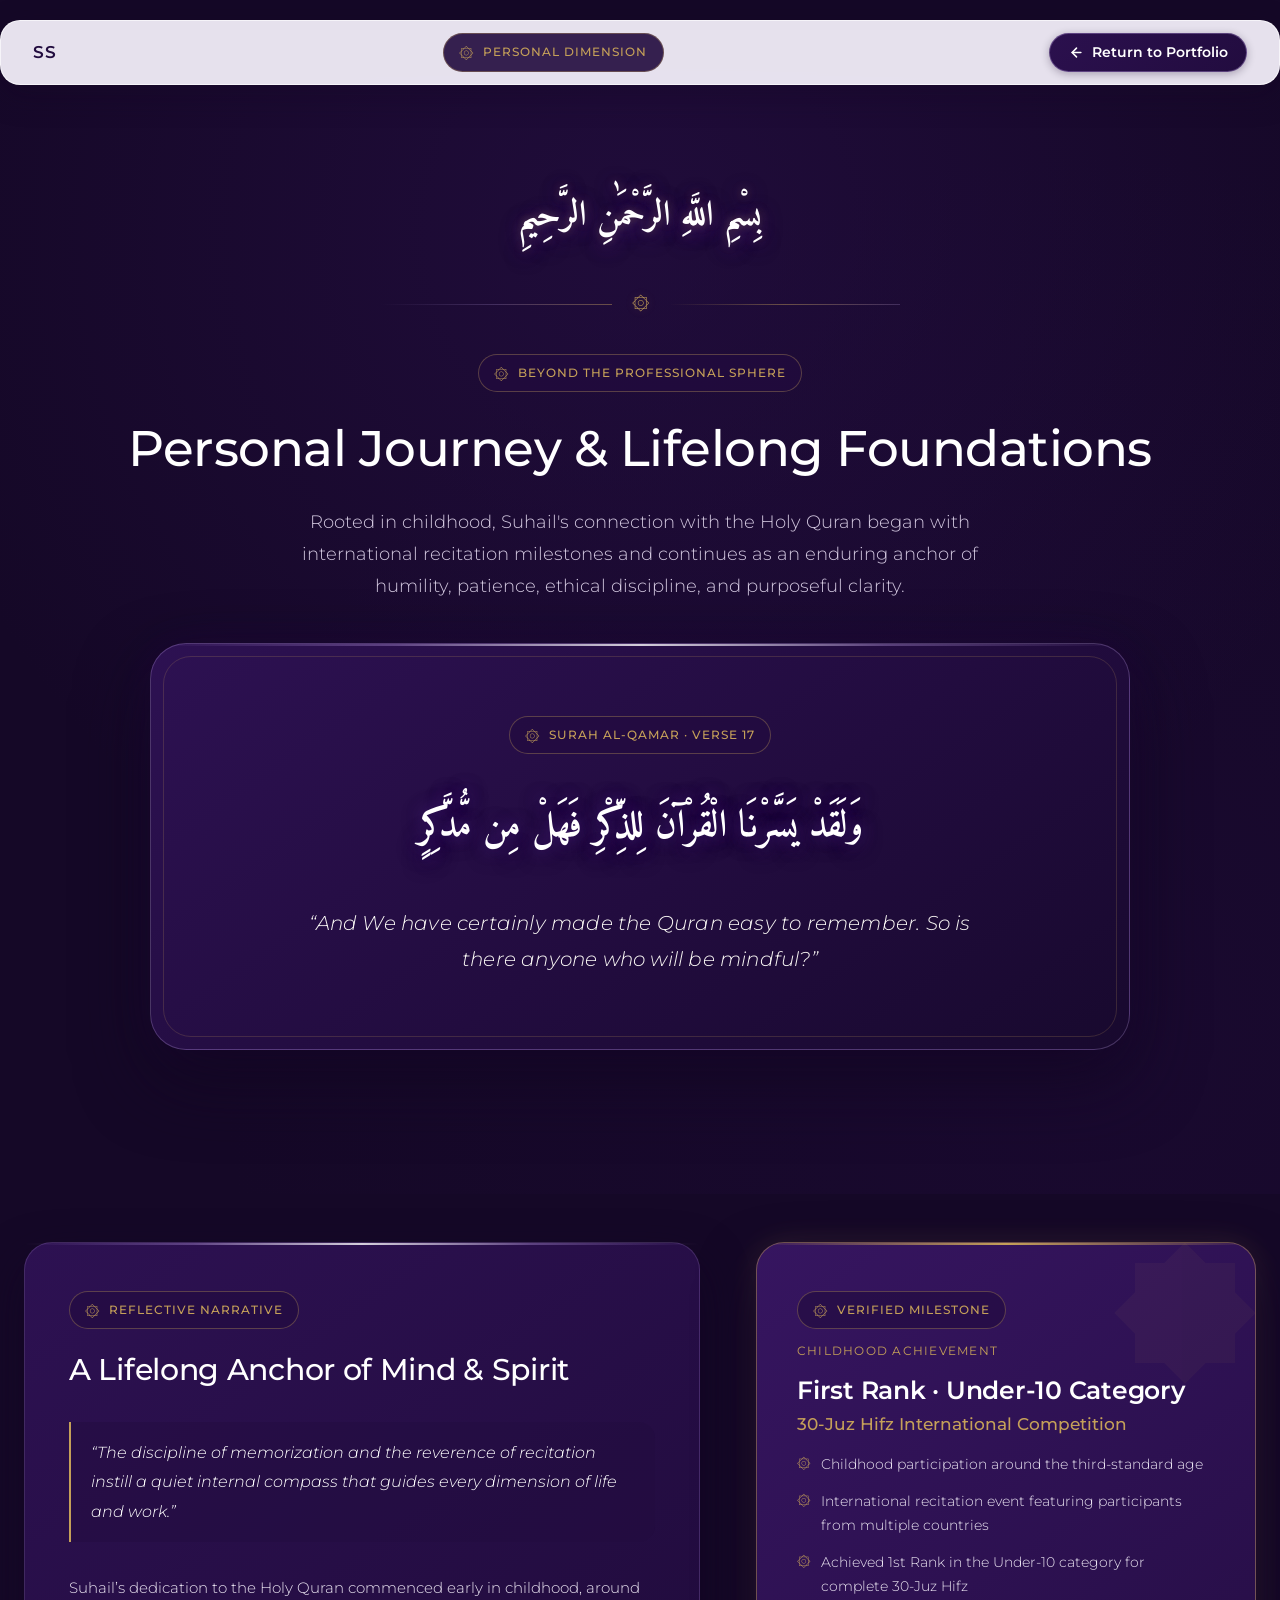
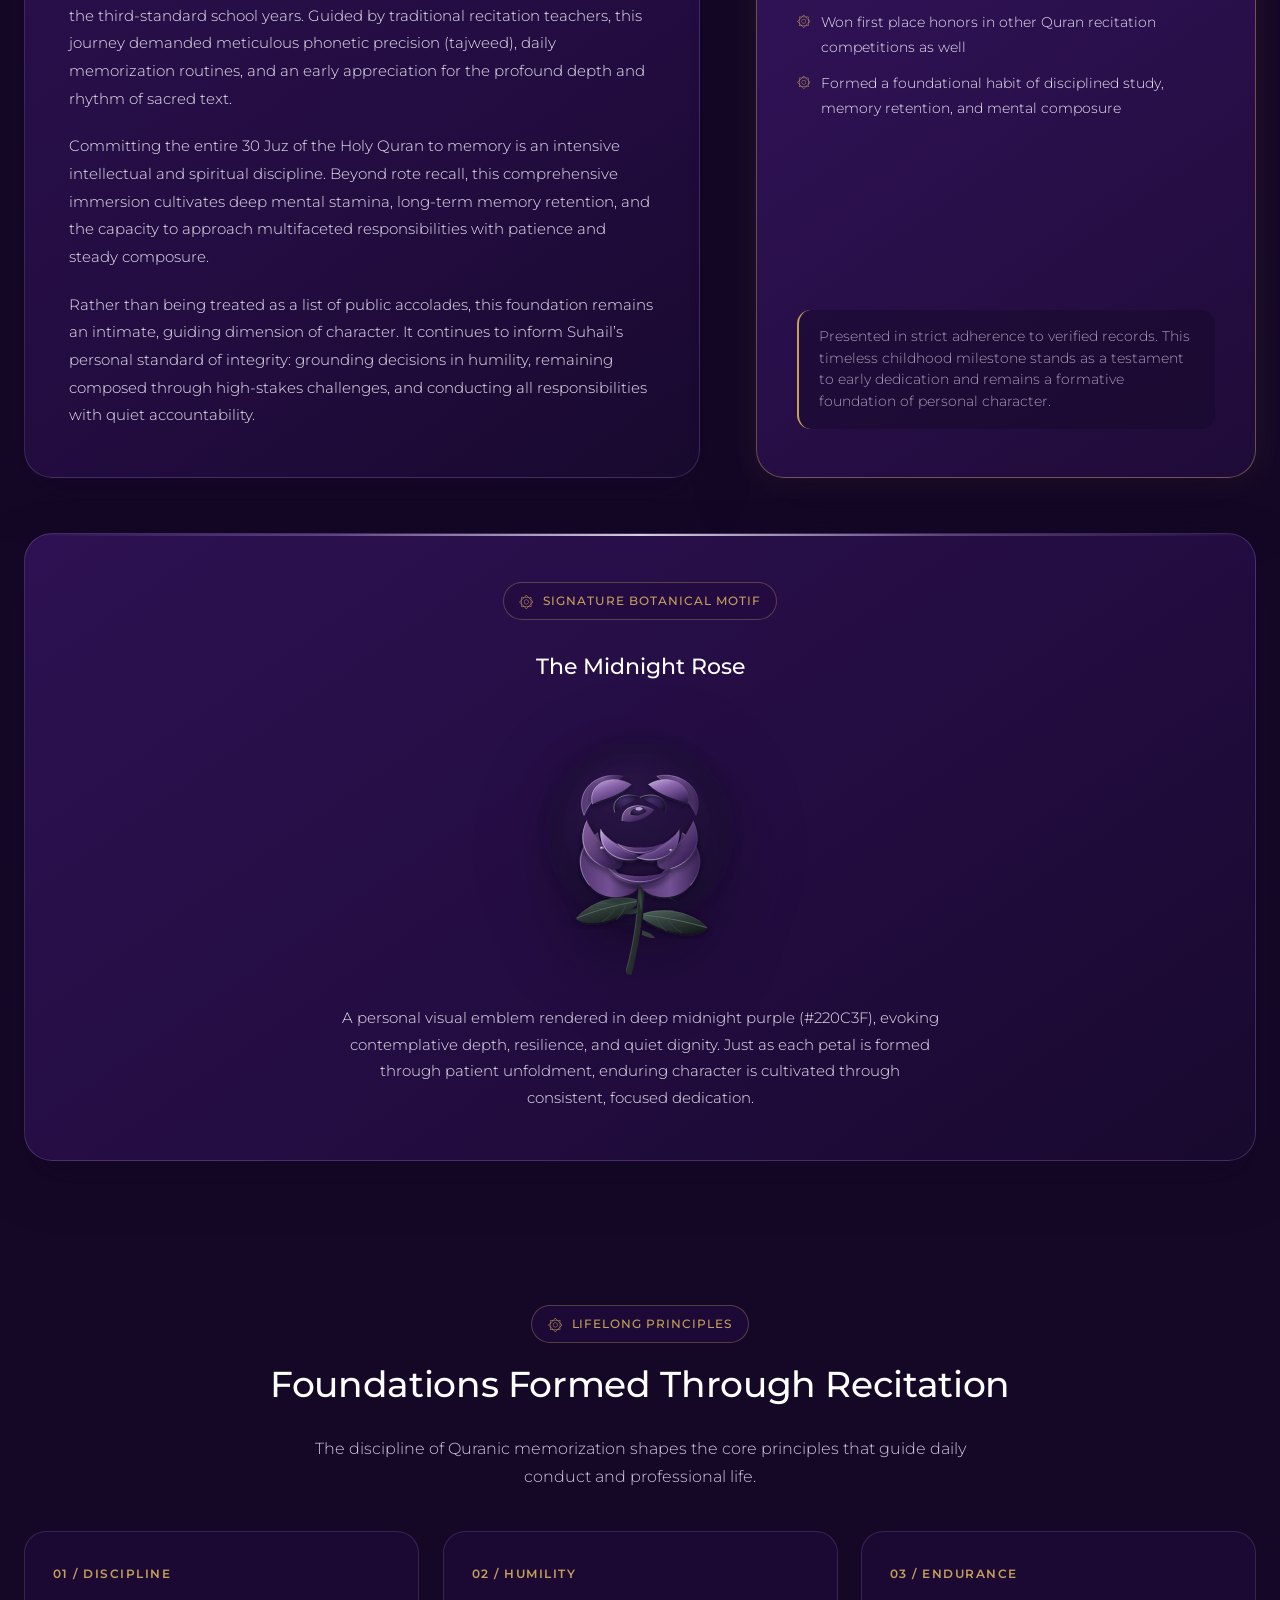
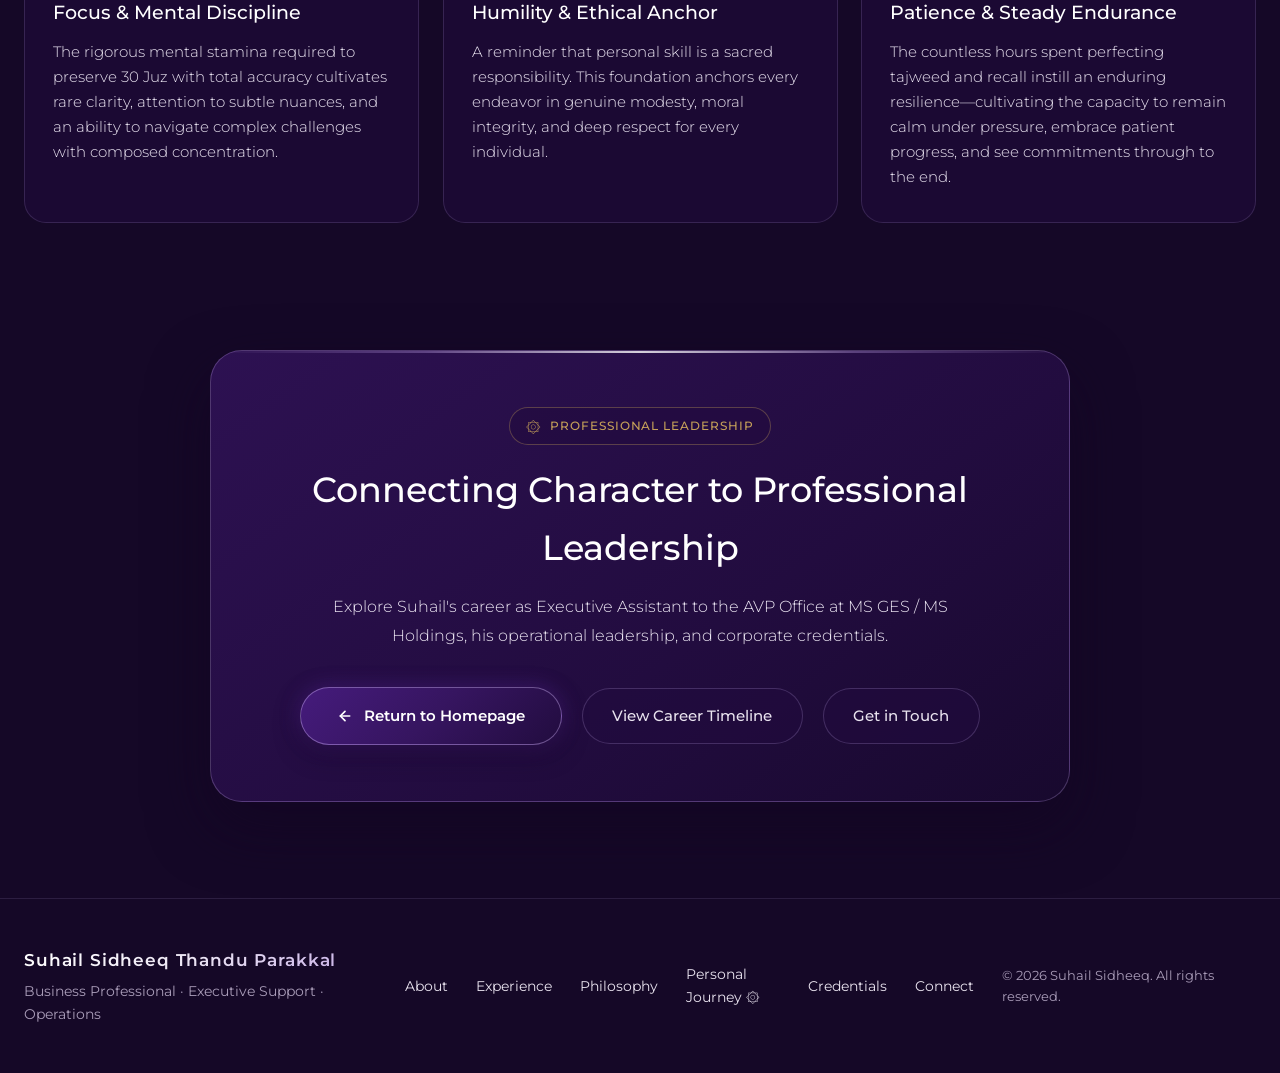
==== personal-journey.html @ 2ebf8798 "feat: add dedicated personal journey page and update portfolio design system to dark purple palette" ====
<!DOCTYPE html>
<html lang="en">
<head>
  <meta charset="UTF-8">
  <meta name="viewport" content="width=device-width, initial-scale=1.0">
  <title>Personal Journey · Suhail Sidheeq Thandu Parakkal</title>
  <meta name="description" content="Personal journey and Quran recitation foundations of Suhail Sidheeq Thandu Parakkal — lifelong connection with the Holy Quran, childhood international recitation milestones, and enduring ethical principles.">
  <meta name="author" content="Suhail Sidheeq Thandu Parakkal">
  <link rel="canonical" href="https://adilkt16.github.io/suhailishere/personal-journey.html">
  <meta name="theme-color" content="#220C3F">

  <!-- Open Graph / Meta -->
  <meta property="og:type" content="website">
  <meta property="og:url" content="https://adilkt16.github.io/suhailishere/personal-journey.html">
  <meta property="og:title" content="Personal Journey · Suhail Sidheeq Thandu Parakkal">
  <meta property="og:description" content="Beyond the professional sphere: childhood international Quran recitation milestones and the lifelong character foundations of Suhail Sidheeq.">
  <meta property="og:image" content="assets/images/suhail-hero.jpg">

  <!-- Google Fonts: Montserrat & Amiri (Classical Naskh Arabic Calligraphy) -->
  <link rel="preconnect" href="https://fonts.googleapis.com">
  <link rel="preconnect" href="https://fonts.gstatic.com" crossorigin>
  <link href="https://fonts.googleapis.com/css2?family=Amiri:ital,wght@0,400;0,700;1,400&family=Montserrat:ital,wght@0,300;0,400;0,500;0,600;0,700;1,400&display=swap" rel="stylesheet">

  <!-- Stylesheets -->
  <link rel="stylesheet" href="css/style.css">
  <link rel="stylesheet" href="css/animations.css">
  <link rel="stylesheet" href="css/responsive.css">

  <!-- Favicon Monogram -->
  <link rel="icon" type="image/svg+xml" href="data:image/svg+xml,<svg xmlns='http://www.w3.org/2000/svg' viewBox='0 0 100 100'><rect width='100' height='100' rx='20' fill='%23220C3F'/><text x='50%' y='55%' dominant-baseline='middle' text-anchor='middle' font-family='Montserrat, sans-serif' font-size='44' font-weight='700' fill='%23C5A059'>SS</text></svg>">
</head>
<body class="pj-body">

  <!-- =========================================================================
       Top Header Pill with Clean Return Navigation
       ========================================================================= -->
  <header class="pj-header-wrapper" role="banner">
    <div class="pj-header-pill">
      <a href="index.html" class="brand-monogram" aria-label="Suhail Sidheeq - Return to Homepage">
        <span class="monogram-text">SS</span>
      </a>

      <div class="rub-el-hizb-badge" style="background: rgba(34, 12, 63, 0.9);">
        <span class="rub-el-hizb">۞</span> Personal Dimension
      </div>

      <a href="index.html" class="return-portfolio-btn" aria-label="Return to Professional Portfolio">
        <svg width="15" height="15" viewBox="0 0 24 24" fill="none" stroke="currentColor" stroke-width="2.5" stroke-linecap="round" stroke-linejoin="round" aria-hidden="true">
          <line x1="19" y1="12" x2="5" y2="12"></line>
          <polyline points="12 19 5 12 12 5"></polyline>
        </svg>
        <span>Return to Portfolio</span>
      </a>
    </div>
  </header>

  <main id="main-content">

    <!-- =========================================================================
         Opening Section: Bismillah Calligraphy & Page Dedication
         ========================================================================= -->
    <section class="pj-hero-section" aria-label="Personal Journey Introduction">
      <div class="container">
        
        <!-- Bismillah Calligraphy in Classical Arabic -->
        <div class="bismillah-calligraphy" dir="rtl" lang="ar" aria-label="Bismillah ir-Rahman ir-Rahim">
          بِسْمِ اللَّهِ الرَّحْمَٰنِ الرَّحِيمِ
        </div>

        <!-- Arabesque Divider with Rub el Hizb (۞) -->
        <div class="arabesque-divider" aria-hidden="true">
          <span class="arabesque-line"></span>
          <span class="arabesque-motif">۞</span>
          <span class="arabesque-line"></span>
        </div>

        <div style="margin-bottom: 1rem;">
          <span class="rub-el-hizb-badge reveal">
            <span class="rub-el-hizb">۞</span> Beyond the Professional Sphere
          </span>
        </div>

        <h1 class="pj-hero-title reveal">Personal Journey &amp; Lifelong Foundations</h1>
        <p class="pj-hero-subtitle reveal">
          Rooted in childhood, Suhail's connection with the Holy Quran began with international recitation milestones and continues as an enduring anchor of humility, patience, ethical discipline, and purposeful clarity.
        </p>

        <!-- =====================================================================
             Centerpiece Islamic Arch / Mihrab Verse Card (Surah Al-Qamar 54:17)
             ===================================================================== -->
        <article class="pj-verse-card reveal" aria-label="Quranic Verse">
          <div class="pj-verse-arch-frame" aria-hidden="true"></div>

          <div style="margin-bottom: 1.5rem;">
            <span class="rub-el-hizb-badge">
              <span class="rub-el-hizb">۞</span> Surah Al-Qamar · Verse 17
            </span>
          </div>

          <!-- Verified Arabic Text with Tashkeel -->
          <div class="pj-arabic-verse" dir="rtl" lang="ar">
            وَلَقَدْ يَسَّرْنَا الْقُرْآنَ لِلذِّكْرِ فَهَلْ مِن مُّدَّكِرٍ
          </div>

          <!-- Translation -->
          <p class="pj-verse-translation">
            “And We have certainly made the Quran easy to remember. So is there anyone who will be mindful?”
          </p>
        </article>

      </div>
    </section>

    <!-- =========================================================================
         Editorial Two-Column Section: Narrative & Milestone Highlight
         ========================================================================= -->
    <section class="pj-editorial-section" aria-label="Recitation Narrative and Milestone Highlight">
      <div class="container">
        <div class="pj-editorial-grid">

          <!-- Left Column: Editorial Narrative Card -->
          <article class="pj-narrative-card reveal">
            <div>
              <div style="margin-bottom: 1rem;">
                <span class="rub-el-hizb-badge">
                  <span class="rub-el-hizb">۞</span> Reflective Narrative
                </span>
              </div>
              <h2 class="pj-narrative-heading">A Lifelong Anchor of Mind &amp; Spirit</h2>

              <div class="pj-quote-lead">
                “The discipline of memorization and the reverence of recitation instill a quiet internal compass that guides every dimension of life and work.”
              </div>

              <div class="pj-narrative-body">
                <p>
                  Suhail’s dedication to the Holy Quran commenced early in childhood, around the third-standard school years. Guided by traditional recitation teachers, this journey demanded meticulous phonetic precision (tajweed), daily memorization routines, and an early appreciation for the profound depth and rhythm of sacred text.
                </p>
                <p>
                  Committing the entire 30 Juz of the Holy Quran to memory is an intensive intellectual and spiritual discipline. Beyond rote recall, this comprehensive immersion cultivates deep mental stamina, long-term memory retention, and the capacity to approach multifaceted responsibilities with patience and steady composure.
                </p>
                <p>
                  Rather than being treated as a list of public accolades, this foundation remains an intimate, guiding dimension of character. It continues to inform Suhail’s personal standard of integrity: grounding decisions in humility, remaining composed through high-stakes challenges, and conducting all responsibilities with quiet accountability.
                </p>
              </div>
            </div>
          </article>

          <!-- Right Column: Visual Milestone Highlight Card -->
          <aside class="pj-milestone-highlight reveal" aria-label="International Recitation Milestone Highlight">
            <!-- 8-pointed star watermark SVG -->
            <svg class="pj-milestone-watermark" viewBox="0 0 100 100" fill="currentColor" aria-hidden="true">
              <rect x="25" y="25" width="50" height="50" transform="rotate(0 50 50)"/>
              <rect x="25" y="25" width="50" height="50" transform="rotate(45 50 50)"/>
            </svg>

            <div>
              <div class="pj-milestone-badge-row">
                <div class="rub-el-hizb-badge">
                  <span class="rub-el-hizb">۞</span> Verified Milestone
                </div>
                <span style="font-size: 0.78rem; text-transform: uppercase; letter-spacing: 0.1em; color: var(--gold-accent);">
                  Childhood Achievement
                </span>
              </div>

              <div class="pj-milestone-title">First Rank · Under-10 Category</div>
              <div class="pj-milestone-competition">30-Juz Hifz International Competition</div>

              <ul class="pj-milestone-facts-list">
                <li>Childhood participation around the third-standard age</li>
                <li>International recitation event featuring participants from multiple countries</li>
                <li>Achieved 1st Rank in the Under-10 category for complete 30-Juz Hifz</li>
                <li>Won first place honors in other Quran recitation competitions as well</li>
                <li>Formed a foundational habit of disciplined study, memory retention, and mental composure</li>
              </ul>
            </div>

            <div class="pj-milestone-note">
              Presented in strict adherence to verified records. This timeless childhood milestone stands as a testament to early dedication and remains a formative foundation of personal character.
            </div>
          </aside>

        </div>

        <!-- =====================================================================
             Purple Rose Showcase Card: Signature Botanical Motif
             ===================================================================== -->
        <article class="pj-rose-card reveal" aria-label="Signature Botanical Motif">
          <div class="rub-el-hizb-badge" style="margin-bottom: 0.75rem;">
            <span class="rub-el-hizb">۞</span> Signature Botanical Motif
          </div>

          <h3 class="pj-rose-title">The Midnight Rose</h3>

          <div class="pj-rose-frame">
            <img src="assets/images/purple-rose.svg" alt="Botanical artwork of a purple rose symbolizing contemplative depth, serenity, and quiet dignity" class="pj-rose-img" loading="lazy" width="280" height="280">
          </div>

          <p class="pj-rose-caption">
            A personal visual emblem rendered in deep midnight purple (<code style="color: var(--purple-accent-light); font-family: inherit;">#220C3F</code>), evoking contemplative depth, resilience, and quiet dignity. Just as each petal is formed through patient unfoldment, enduring character is cultivated through consistent, focused dedication.
          </p>
        </article>

      </div>
    </section>

    <!-- =========================================================================
         Character Foundations Section: 3 Lifelong Pillars
         ========================================================================= -->
    <section class="pj-values-section" aria-label="Foundational Character Principles">
      <div class="container">
        
        <div style="text-align: center; margin-bottom: 2.5rem;" class="reveal">
          <div class="rub-el-hizb-badge" style="margin-bottom: 0.75rem;">
            <span class="rub-el-hizb">۞</span> Lifelong Principles
          </div>
          <h2 class="section-title">Foundations Formed Through Recitation</h2>
          <p class="section-description" style="margin: 0 auto;">
            The discipline of Quranic memorization shapes the core principles that guide daily conduct and professional life.
          </p>
        </div>

        <div class="pj-values-grid">

          <!-- Pillar 1 -->
          <div class="pj-value-card reveal">
            <div class="pj-value-num">01 / DISCIPLINE</div>
            <h3 class="pj-value-title">Focus &amp; Mental Discipline</h3>
            <p class="pj-value-desc">
              The rigorous mental stamina required to preserve 30 Juz with total accuracy cultivates rare clarity, attention to subtle nuances, and an ability to navigate complex challenges with composed concentration.
            </p>
          </div>

          <!-- Pillar 2 -->
          <div class="pj-value-card reveal">
            <div class="pj-value-num">02 / HUMILITY</div>
            <h3 class="pj-value-title">Humility &amp; Ethical Anchor</h3>
            <p class="pj-value-desc">
              A reminder that personal skill is a sacred responsibility. This foundation anchors every endeavor in genuine modesty, moral integrity, and deep respect for every individual.
            </p>
          </div>

          <!-- Pillar 3 -->
          <div class="pj-value-card reveal">
            <div class="pj-value-num">03 / ENDURANCE</div>
            <h3 class="pj-value-title">Patience &amp; Steady Endurance</h3>
            <p class="pj-value-desc">
              The countless hours spent perfecting tajweed and recall instill an enduring resilience—cultivating the capacity to remain calm under pressure, embrace patient progress, and see commitments through to the end.
            </p>
          </div>

        </div>

      </div>
    </section>

    <!-- =========================================================================
         Return to Professional Portfolio Bridge Section
         ========================================================================= -->
    <section class="pj-return-section" aria-label="Return to Professional Experience">
      <div class="container">
        <div class="pj-return-card reveal">
          <div class="rub-el-hizb-badge" style="margin-bottom: 1rem;">
            <span class="rub-el-hizb">۞</span> Professional Leadership
          </div>

          <h2 class="pj-return-title">Connecting Character to Professional Leadership</h2>
          <p class="pj-return-desc">
            Explore Suhail's career as Executive Assistant to the AVP Office at MS GES / MS Holdings, his operational leadership, and corporate credentials.
          </p>

          <div class="pj-return-btn-group">
            <a href="index.html" class="pj-return-primary-btn" aria-label="Return to Professional Homepage">
              <svg width="16" height="16" viewBox="0 0 24 24" fill="none" stroke="currentColor" stroke-width="2.5" stroke-linecap="round" stroke-linejoin="round" aria-hidden="true">
                <line x1="19" y1="12" x2="5" y2="12"></line>
                <polyline points="12 19 5 12 12 5"></polyline>
              </svg>
              <span>Return to Homepage</span>
            </a>

            <a href="index.html#experience" class="pj-return-secondary-btn" aria-label="Explore Professional Experience Timeline">
              <span>View Career Timeline</span>
            </a>

            <a href="index.html#connect" class="pj-return-secondary-btn" aria-label="Contact Suhail">
              <span>Get in Touch</span>
            </a>
          </div>
        </div>
      </div>
    </section>

  </main>

  <!-- =========================================================================
       Site Footer
       ========================================================================= -->
  <footer id="footer" class="site-footer" role="contentinfo">
    <div class="container footer-inner">
      <div class="footer-left">
        <span class="footer-brand">Suhail Sidheeq Thandu Parakkal</span>
        <span class="footer-positioning">Business Professional · Executive Support · Operations</span>
      </div>

      <nav class="footer-links" aria-label="Footer Navigation">
        <a href="index.html#about">About</a>
        <a href="index.html#experience">Experience</a>
        <a href="index.html#philosophy">Philosophy</a>
        <a href="personal-journey.html" class="active">Personal Journey ۞</a>
        <a href="index.html#credentials">Credentials</a>
        <a href="index.html#connect">Connect</a>
      </nav>

      <div class="footer-copyright">
        © 2026 Suhail Sidheeq. All rights reserved.
      </div>
    </div>
  </footer>

  <!-- Scripts -->
  <script src="js/animations.js"></script>
  <script src="js/navigation.js"></script>
</body>
</html>
---- css/style.css ----
/* ==========================================================================
   Suhail Sidheeq — Personal Portfolio
   Refined Visual Identity: Dark Purple (#220C3F) Dominant Palette
   Arabic & Islamic-Inspired Aesthetics & MS Holdings Reference Architecture
   Vanilla CSS — Modern, Editorial, Refined Aesthetic
   ========================================================================== */

/* --- Central CSS Variables & Design Tokens --- */
:root {
  /* =========================================================================
     1. New Visual Identity: Dark Purple (#220C3F) Dominant Palette
     The client specified primary color: #220C3F
     ========================================================================= */
  --purple-darkest: #130623;           /* Deepest midnight dark purple canvas */
  --purple-deep: #160829;              /* Deep canvas base for atmospheric depth */
  --purple-primary: #220C3F;           /* Exact client specified dominant color */
  --purple-surface: #2B104E;           /* Rich dark purple card surface */
  --purple-surface-elevated: #361560;  /* Elevated cards, interactive elements */
  --purple-surface-highlight: #451B7C; /* Hover & active highlights */
  --purple-vibrant: #6E30BF;           /* Vibrant purple accent & focus rings */
  --purple-luminous: #8F49EE;          /* Luminous purple for special badges */
  --purple-soft: #CBB5E8;              /* Soft lavender for subtitles & accents */
  --purple-glow: rgba(34, 12, 63, 0.45);
  --purple-ambient: rgba(54, 21, 96, 0.28);
  --purple-tint: rgba(34, 12, 63, 0.65);

  /* Legacy aliases mapped directly to new #220C3F system */
  --midnight-purple-deep: #130623;
  --midnight-purple-base: #220C3F;     /* Dominant client dark purple */
  --midnight-purple-rich: #2B104E;
  --midnight-purple-luminous: #361560;
  --midnight-purple-glow: rgba(34, 12, 63, 0.45);
  --midnight-purple-accent-bg: rgba(34, 12, 63, 0.35);
  --midnight-purple-border: rgba(203, 181, 232, 0.25);

  /* High-Contrast Typography & Text Tokens */
  --text-primary: #FFFFFF;
  --text-heading: #FAF8F5;             /* Warm off-white for crisp titles */
  --text-body: #ECE6F3;                /* High-contrast readable off-white */
  --text-secondary: #D2C7DF;           /* Soft lavender-grey for secondary paragraphs */
  --text-muted: #A99CB8;               /* Subtle metadata & caption text */
  --text-purple-highlight: #D8C3F8;    /* Luminous lavender highlight */
  --text-dark: #160829;
  --text-dark-muted: #4B3E5C;

  /* Supporting Neutrals & Subtle Metallic / Chrome Highlights */
  --neutral-warm-white: #FAF8F5;
  --neutral-off-white: #F3EFEA;
  --neutral-muted-grey: #8E8499;
  --cloud-grey-base: #E8E2EE;
  --cloud-grey-light: #F4F0F8;
  --cloud-grey-soft: #FAF8FC;
  --cloud-grey-surface: rgba(244, 240, 250, 0.94);
  --cloud-grey-muted: #B8ACC8;
  --cloud-grey-border: rgba(215, 185, 255, 0.18);
  --cloud-grey-border-light: rgba(215, 185, 255, 0.35);

  /* Subtle Metallic Chrome & Antique Gold Highlights (Islamic Visual Language) */
  --chrome-metallic-sheen: linear-gradient(135deg, rgba(255, 255, 255, 0.16) 0%, rgba(203, 181, 232, 0.12) 50%, rgba(34, 12, 63, 0.35) 100%);
  --chrome-gradient-card: linear-gradient(145deg, #2D1152 0%, #220C3F 65%, #18092E 100%);
  --chrome-border-highlight: linear-gradient(90deg, transparent 0%, rgba(215, 185, 255, 0.3) 25%, rgba(255, 255, 255, 0.8) 50%, rgba(215, 185, 255, 0.3) 75%, transparent 100%);
  --chrome-edge-highlight: linear-gradient(180deg, rgba(255, 255, 255, 0.45) 0%, rgba(215, 185, 255, 0.18) 60%, transparent 100%);
  --chrome-text-sheen: linear-gradient(135deg, #FFFFFF 0%, #EDE7F4 50%, #CBB5E8 100%);

  /* Islamic Visual Language: Subtle Antique Brass / Gold Details */
  --gold-accent: #C5A059;              /* Refined antique gold for star motifs & accents */
  --gold-glow: rgba(197, 160, 89, 0.22);
  --gold-border: rgba(197, 160, 89, 0.35);
  --gold-sheen: linear-gradient(135deg, #DFBE7A 0%, #C5A059 50%, #9B7832 100%);

  /* Signature Botanical Purple Rose Motif */
  --rose-accent-base: #784898;
  --rose-accent-light: #9B63BF;
  --rose-accent-soft: #C59FE6;
  --rose-accent-deep: #4A1E6B;
  --rose-accent-glow: rgba(120, 72, 152, 0.32);

  /* Semantic UI Tokens Mapped to #220C3F Identity */
  --bg-primary: #150827;               /* Atmospheric deep dark purple canvas */
  --bg-secondary: #220C3F;             /* Dominant dark purple surface */
  --bg-card: #2B104E;                  /* Component card surface */
  --bg-card-gradient: linear-gradient(145deg, #2D1152 0%, #220C3F 65%, #18092E 100%);
  --bg-card-elevated: #361560;
  --bg-card-subtle: #1F0B38;
  --bg-pill: rgba(244, 240, 250, 0.94);
  --bg-pill-active: linear-gradient(90deg, rgba(34, 12, 63, 0.16) 0%, rgba(55, 22, 99, 0.12) 60%, rgba(255, 255, 255, 0.98) 100%);

  --border-subtle: rgba(215, 185, 255, 0.12);
  --border-light: rgba(215, 185, 255, 0.22);
  --border-highlight: var(--chrome-border-highlight);
  --border-chrome: rgba(255, 255, 255, 0.2);
  --border-pill: rgba(34, 12, 63, 0.14);

  --font-sans: 'Montserrat', -apple-system, BlinkMacSystemFont, "Segoe UI", Roboto, sans-serif;
  --font-arabic: 'Amiri', 'Traditional Arabic', 'Scheherazade New', serif;

  --transition-fast: 0.2s cubic-bezier(0.4, 0, 0.2, 1);
  --transition-normal: 0.35s cubic-bezier(0.4, 0, 0.2, 1);
  --transition-smooth: 0.6s cubic-bezier(0.16, 1, 0.3, 1);

  --container-max-w: 1280px;
  --header-height: 76px;
}

/* --- Base Reset & Typography --- */
*, *::before, *::after {
  box-sizing: border-box;
  margin: 0;
  padding: 0;
}

html {
  font-family: var(--font-sans);
  background-color: var(--bg-primary);
  color: var(--text-primary);
  scroll-behavior: smooth;
  font-size: 16px;
  -webkit-font-smoothing: antialiased;
  -moz-osx-font-smoothing: grayscale;
  overflow-x: hidden;
}

body {
  background-color: var(--bg-primary);
  color: var(--text-primary);
  line-height: 1.65;
  overflow-x: hidden;
  position: relative;
  min-height: 100vh;
}

img {
  max-width: 100%;
  height: auto;
  display: block;
}

a {
  color: inherit;
  text-decoration: none;
  transition: color var(--transition-fast);
}

button {
  font-family: inherit;
  cursor: pointer;
  border: none;
  background: none;
  outline: none;
}

input, textarea, select {
  font-family: inherit;
}

/* --- Utility Containers --- */
.container {
  width: 100%;
  max-width: var(--container-max-w);
  margin-left: auto;
  margin-right: auto;
  padding-left: 1.5rem;
  padding-right: 1.5rem;
}

.main_container {
  width: 100%;
  max-width: 1360px;
  margin-left: auto;
  margin-right: auto;
  padding-left: 1.25rem;
  padding-right: 1.25rem;
}

/* --- Top Floating Navigation Bar (Header) --- */
.header-wrapper {
  position: absolute;
  top: 0;
  left: 0;
  right: 0;
  z-index: 60;
  width: 100%;
  padding-top: 1rem;
  padding-bottom: 1rem;
}

@media (min-width: 1024px) {
  .header-wrapper {
    top: 1.25rem;
    padding: 0;
  }
}

.header-pill {
  width: 100%;
  background: var(--cloud-grey-base);
  border-bottom: 1px solid var(--border-pill);
  padding: 0.85rem 1.5rem;
  transition: all var(--transition-normal);
}

@media (min-width: 1024px) {
  .header-pill {
    width: calc(100% - 40px);
    max-width: 1480px;
    margin: 0 auto;
    background: rgba(244, 240, 250, 0.94);
    border: 1.5px solid rgba(255, 255, 255, 0.65);
    backdrop-filter: blur(20px);
    -webkit-backdrop-filter: blur(20px);
    border-radius: 20px;
    box-shadow: 0 10px 30px rgba(19, 6, 35, 0.35);
    padding: 0.75rem 2rem;
  }
}

.header-content {
  display: flex;
  align-items: center;
  justify-content: space-between;
  width: 100%;
}

.brand-monogram {
  display: flex;
  align-items: center;
  gap: 0.65rem;
  font-size: 1.05rem;
  font-weight: 600;
  letter-spacing: 0.08em;
  color: var(--purple-primary);
  text-transform: uppercase;
}

.brand-monogram .monogram-badge {
  display: inline-flex;
  align-items: center;
  justify-content: center;
  width: 32px;
  height: 32px;
  border-radius: 50%;
  background: linear-gradient(135deg, #2B104E 0%, #220C3F 100%);
  color: #FFFFFF;
  border: 1px solid rgba(215, 185, 255, 0.35);
  font-size: 0.75rem;
  font-weight: 700;
  letter-spacing: 0.04em;
  box-shadow: 0 2px 6px rgba(19, 6, 35, 0.3);
  position: relative;
}

.brand-monogram .monogram-badge::after {
  content: "";
  position: absolute;
  top: 1px;
  right: 1px;
  width: 6px;
  height: 6px;
  border-radius: 50%;
  background: var(--gold-accent);
  box-shadow: 0 0 6px var(--gold-glow);
}

.header-nav {
  display: none;
  align-items: center;
  gap: 2.25rem;
}

@media (min-width: 1024px) {
  .header-nav {
    display: flex;
  }
}

.header-link {
  font-size: 0.95rem;
  font-weight: 500;
  color: #220C3F;
  position: relative;
  transition: color var(--transition-fast), font-weight var(--transition-fast);
}

.header-link:hover,
.header-link.active {
  font-weight: 600;
  color: var(--purple-vibrant);
}

.header-link.active::after {
  content: "";
  position: absolute;
  bottom: -6px;
  left: 0;
  right: 0;
  height: 2px;
  background: var(--purple-primary);
  border-radius: 2px;
}

.header-link-personal {
  display: inline-flex;
  align-items: center;
  gap: 0.4rem;
  padding: 0.25rem 0.75rem;
  border-radius: 9999px;
  background: rgba(34, 12, 63, 0.08);
  border: 1px solid rgba(34, 12, 63, 0.15);
  transition: all var(--transition-fast);
}

.header-link-personal:hover {
  background: rgba(34, 12, 63, 0.15);
  border-color: var(--purple-vibrant);
}

.header-cta-btn {
  font-size: 0.85rem;
  font-weight: 600;
  color: #FFFFFF;
  background: linear-gradient(135deg, #2B104E 0%, #220C3F 100%);
  border: 1px solid rgba(215, 185, 255, 0.3);
  padding: 0.5rem 1.25rem;
  border-radius: 9999px;
  letter-spacing: 0.03em;
  transition: all var(--transition-fast);
  box-shadow: 0 2px 8px rgba(19, 6, 35, 0.3);
}

.header-cta-btn:hover {
  background: linear-gradient(135deg, #451B7C 0%, #361560 100%);
  border-color: rgba(203, 181, 232, 0.6);
  transform: translateY(-1px);
  box-shadow: 0 4px 14px rgba(34, 12, 63, 0.45);
}

.mobile-menu-btn {
  display: flex;
  align-items: center;
  justify-content: center;
  width: 40px;
  height: 40px;
  color: var(--purple-primary);
  background: transparent;
}

@media (min-width: 1024px) {
  .mobile-menu-btn {
    display: none;
  }
}

/* Mobile Drawer */
.mobile-drawer {
  position: fixed;
  inset: 0;
  background: rgba(21, 8, 39, 0.97);
  backdrop-filter: blur(25px);
  -webkit-backdrop-filter: blur(25px);
  z-index: 100;
  display: flex;
  flex-direction: column;
  padding: 2rem 1.5rem;
  transform: translateX(100%);
  transition: transform var(--transition-normal), visibility var(--transition-normal);
  border-left: 1px solid rgba(215, 185, 255, 0.16);
  visibility: hidden;
  pointer-events: none;
}

.mobile-drawer.open {
  transform: translateX(0);
  visibility: visible;
  pointer-events: auto;
}

.mobile-drawer-header {
  display: flex;
  align-items: center;
  justify-content: space-between;
  margin-bottom: 3rem;
}

.mobile-drawer-header .brand-monogram {
  color: #FFFFFF;
}

.mobile-drawer-header .monogram-badge {
  background: var(--cloud-grey-base);
  color: var(--purple-primary);
}

.mobile-drawer-close {
  color: var(--cloud-grey-base);
  background: none;
  border: none;
  font-size: 1.5rem;
  cursor: pointer;
  padding: 0.5rem;
}

.mobile-drawer-nav {
  display: flex;
  flex-direction: column;
  gap: 1.5rem;
}

.mobile-drawer-link {
  font-size: 1.35rem;
  font-weight: 400;
  color: rgba(238, 230, 248, 0.85);
  transition: color var(--transition-fast), transform var(--transition-fast);
}

.mobile-drawer-link:hover,
.mobile-drawer-link.active {
  color: #FFFFFF;
  font-weight: 600;
  transform: translateX(4px);
}

.mobile-drawer-link-personal {
  color: var(--purple-soft);
  display: inline-flex;
  align-items: center;
  gap: 0.5rem;
}

/* --- Hero Section --- */
.hero-section {
  position: relative;
  min-height: 100vh;
  width: 100%;
  overflow: hidden;
  background-color: var(--bg-primary);
  display: flex;
  align-items: center;
}

.hero-bg-container {
  position: absolute;
  inset: 0;
  z-index: 1;
  pointer-events: none;
}

.hero-portrait-wrap {
  position: absolute;
  top: 0;
  right: 0;
  bottom: 0;
  width: 60%;
  height: 100%;
}

.hero-portrait-img {
  width: 100%;
  height: 100%;
  object-fit: cover;
  object-position: center 18%;
  filter: contrast(1.08) brightness(0.88);
}

/* Atmospheric dark purple vignettes with subtle #220C3F gradation */
.hero-overlay-left {
  position: absolute;
  inset: 0;
  background: linear-gradient(90deg, #150827 0%, #150827 35%, rgba(21, 8, 39, 0.85) 60%, rgba(34, 12, 63, 0.25) 100%);
  z-index: 2;
}

.hero-overlay-bottom {
  position: absolute;
  left: 0;
  right: 0;
  bottom: 0;
  height: 38%;
  background: linear-gradient(180deg, transparent 0%, rgba(21, 8, 39, 0.88) 60%, #150827 100%);
  z-index: 3;
}

.hero-content-container {
  position: relative;
  z-index: 10;
  width: 100%;
  padding-top: 6rem;
  padding-bottom: 5rem;
}

.hero-grid {
  display: grid;
  grid-template-columns: 1fr;
  align-items: center;
  gap: 2rem;
}

@media (min-width: 1024px) {
  .hero-grid {
    grid-template-columns: 1.1fr 0.9fr;
  }
}

/* Frosted Dark Purple Quote Card (#220C3F Base) */
.hero-quote-card {
  position: relative;
  max-width: 580px;
  background: rgba(34, 12, 63, 0.82);
  border: 1px solid rgba(215, 185, 255, 0.2);
  backdrop-filter: blur(24px);
  -webkit-backdrop-filter: blur(24px);
  border-radius: 28px;
  padding: 2.75rem 2.5rem;
  box-shadow: 0 25px 50px -12px rgba(10, 3, 20, 0.85), 0 0 30px rgba(34, 12, 63, 0.45);
  overflow: hidden;
}

/* Chrome metallic highlight border along top edge */
.hero-quote-card::before {
  content: "";
  position: absolute;
  top: 0;
  left: 0;
  right: 0;
  height: 1.5px;
  background: var(--chrome-border-highlight);
}

.hero-quote-card::after {
  content: "";
  position: absolute;
  top: 0;
  left: 0;
  bottom: 0;
  width: 1px;
  background: linear-gradient(180deg, rgba(217, 221, 224, 0.6) 0%, rgba(217, 221, 224, 0.1) 60%, transparent 100%);
}

/* Decorative Watermark Quotation SVGs in refined Cloud Grey */
.quote-watermark-top {
  position: absolute;
  top: 1.25rem;
  left: 1.5rem;
  width: 80px;
  height: 68px;
  opacity: 0.12;
  color: var(--cloud-grey-base);
  pointer-events: none;
  z-index: 0;
}

.quote-watermark-bottom {
  position: absolute;
  bottom: 1.25rem;
  right: 1.75rem;
  width: 80px;
  height: 68px;
  opacity: 0.08;
  color: var(--cloud-grey-base);
  pointer-events: none;
  z-index: 0;
}

/* Subtle Botanical Purple Rose Signature Motif */
.hero-rose-accent {
  position: absolute;
  bottom: -22px;
  right: -22px;
  width: 155px;
  height: 155px;
  opacity: 0.16;
  pointer-events: none;
  z-index: 1;
  transition: opacity var(--transition-normal), transform var(--transition-normal);
}

.hero-rose-img {
  width: 100%;
  height: 100%;
  object-fit: contain;
}

.hero-quote-card:hover .hero-rose-accent {
  opacity: 0.28;
  transform: rotate(4deg) scale(1.04);
}

.hero-quote-body {
  position: relative;
  z-index: 2;
}

.hero-statement {
  font-size: 1.05rem;
  font-weight: 300;
  line-height: 1.8;
  color: #FFFFFF;
  margin-bottom: 2rem;
  letter-spacing: 0.01em;
}

@media (min-width: 768px) {
  .hero-statement {
    font-size: 1.15rem;
  }
}

.hero-meta {
  display: flex;
  flex-direction: column;
  gap: 0.35rem;
  border-top: 1px solid rgba(217, 221, 224, 0.12);
  padding-top: 1.5rem;
}

.hero-name {
  font-size: 1.25rem;
  font-weight: 600;
  letter-spacing: 0.02em;
  background: var(--chrome-text-sheen);
  -webkit-background-clip: text;
  -webkit-text-fill-color: transparent;
}

.hero-designation {
  font-size: 0.88rem;
  font-weight: 400;
  letter-spacing: 0.03em;
  color: var(--text-secondary);
}

.hero-organization-badge {
  display: inline-flex;
  align-items: center;
  gap: 0.5rem;
  margin-top: 0.5rem;
  padding: 0.35rem 0.85rem;
  background: rgba(48, 32, 79, 0.24);
  border: 1px solid rgba(217, 221, 224, 0.18);
  border-radius: 9999px;
  width: fit-content;
  font-size: 0.78rem;
  color: var(--cloud-grey-base);
  letter-spacing: 0.03em;
}

.hero-organization-badge .status-dot {
  width: 7px;
  height: 7px;
  border-radius: 50%;
  background: #10b981;
  box-shadow: 0 0 8px #10b981;
}

/* --- Floating Sub-Navigation Pill (Signature Reference Component) --- */
.subnav-outer-wrap {
  position: sticky;
  top: 1.25rem;
  z-index: 45;
  display: flex;
  justify-content: center;
  padding: 0.75rem 1rem;
  pointer-events: none;
}

.subnav-pill-container {
  pointer-events: auto;
  background: var(--cloud-grey-base);
  border-radius: 9999px;
  padding: 0.45rem 0.6rem;
  box-shadow: 0 10px 35px rgba(19, 6, 35, 0.38);
  border: 1.5px solid rgba(255, 255, 255, 0.65);
  display: flex;
  align-items: center;
  gap: 0.4rem;
  transition: all var(--transition-normal);
}

@media (min-width: 1024px) {
  .subnav-pill-container {
    padding: 0.5rem 1rem;
    gap: 0.85rem;
  }
}

.subnav-btn {
  display: inline-flex;
  align-items: center;
  gap: 0.5rem;
  padding: 0.45rem 0.9rem;
  border-radius: 9999px;
  color: var(--purple-primary);
  font-size: 0.86rem;
  font-weight: 500;
  letter-spacing: 0.02em;
  transition: all 0.25s ease;
  white-space: nowrap;
}

@media (min-width: 1024px) {
  .subnav-btn {
    font-size: 0.92rem;
    padding: 0.5rem 1.15rem;
  }
}

.subnav-btn:hover {
  color: var(--purple-vibrant);
}

.subnav-btn .btn-icon-wrap {
  display: flex;
  align-items: center;
  justify-content: center;
  width: 0;
  opacity: 0;
  transform: scale(0);
  transition: all 0.25s cubic-bezier(0.4, 0, 0.2, 1);
  overflow: hidden;
}

.subnav-btn.active {
  background: var(--bg-pill-active);
  color: var(--purple-primary);
  font-weight: 600;
  box-shadow: 0 2px 8px rgba(34, 12, 63, 0.12);
}

.subnav-btn.active .btn-icon-wrap {
  width: 24px;
  height: 24px;
  border-radius: 50%;
  background: var(--purple-primary);
  color: #FFFFFF;
  opacity: 1;
  transform: scale(1);
  margin-right: 0.25rem;
  box-shadow: 0 2px 6px rgba(34, 12, 63, 0.35);
}

/* Mobile Subnav Dropdown for small viewports */
.mobile-subnav-dropdown {
  display: none;
  position: relative;
  pointer-events: auto;
  width: 100%;
  max-width: 320px;
}

.mobile-subnav-trigger {
  width: 100%;
  display: flex;
  align-items: center;
  justify-content: space-between;
  padding: 0.65rem 1.25rem;
  background: var(--cloud-grey-base);
  border-radius: 9999px;
  color: var(--purple-primary);
  font-size: 0.9rem;
  font-weight: 500;
  border: 1.5px solid rgba(255, 255, 255, 0.65);
  box-shadow: 0 8px 24px rgba(19, 6, 35, 0.35);
}

.mobile-subnav-trigger .active-label {
  display: flex;
  align-items: center;
  gap: 0.5rem;
}

.mobile-subnav-chevron {
  transition: transform 0.25s ease;
}

.mobile-subnav-dropdown.open .mobile-subnav-chevron {
  transform: rotate(180deg);
}

.mobile-subnav-menu {
  position: absolute;
  top: calc(100% + 0.5rem);
  left: 0;
  right: 0;
  background: var(--cloud-grey-light);
  border-radius: 20px;
  box-shadow: 0 12px 36px rgba(19, 6, 35, 0.4);
  padding: 0.5rem;
  display: none;
  flex-direction: column;
  gap: 0.25rem;
  z-index: 50;
  border: 1.5px solid rgba(255, 255, 255, 0.75);
}

.mobile-subnav-dropdown.open .mobile-subnav-menu {
  display: flex;
}

.mobile-menu-item {
  display: flex;
  align-items: center;
  gap: 0.75rem;
  padding: 0.6rem 1rem;
  border-radius: 9999px;
  color: var(--purple-primary);
  font-size: 0.88rem;
  text-align: left;
  transition: background 0.15s ease;
}

.mobile-menu-item:hover,
.mobile-menu-item.active {
  background: rgba(34, 12, 63, 0.12);
  color: var(--purple-primary);
  font-weight: 600;
}

/* --- Section Containers --- */
.portfolio-section {
  position: relative;
  padding: 5rem 0;
  background-color: var(--bg-primary);
}

@media (min-width: 1024px) {
  .portfolio-section {
    padding: 7rem 0;
  }
}

.section-eyebrow {
  display: inline-block;
  font-size: 0.8rem;
  text-transform: uppercase;
  letter-spacing: 0.15em;
  color: var(--text-muted);
  margin-bottom: 0.75rem;
}

.section-title {
  font-size: 1.85rem;
  font-weight: 500;
  color: #ffffff;
  letter-spacing: -0.01em;
  margin-bottom: 1.25rem;
}

@media (min-width: 768px) {
  .section-title {
    font-size: 2.25rem;
  }
}

.section-description {
  font-size: 1rem;
  font-weight: 300;
  color: var(--text-secondary);
  line-height: 1.75;
  max-width: 680px;
}

/* --- About Section --- */
.about-grid {
  display: grid;
  grid-template-columns: 1fr;
  gap: 3rem;
  align-items: center;
}

@media (min-width: 1024px) {
  .about-grid {
    grid-template-columns: 0.85fr 1.15fr;
    gap: 4.5rem;
  }
}

.about-portrait-card {
  position: relative;
  width: 100%;
  max-width: 420px;
  margin: 0 auto;
  aspect-ratio: 3 / 4;
  border-radius: 28px;
  overflow: hidden;
  border: 1px solid rgba(215, 185, 255, 0.22);
  box-shadow: 0 20px 40px rgba(19, 6, 35, 0.65), 0 0 25px rgba(34, 12, 63, 0.35);
  background: var(--bg-card);
}

.about-portrait-img {
  width: 100%;
  height: 100%;
  object-fit: cover;
  object-position: center 20%;
  filter: grayscale(100%) contrast(1.08) brightness(0.92);
  transition: transform var(--transition-smooth), filter var(--transition-normal);
}

.about-portrait-card:hover .about-portrait-img {
  transform: scale(1.03);
  filter: grayscale(0%) contrast(1.05) brightness(0.98);
}

.about-text-content {
  display: flex;
  flex-direction: column;
}

.about-heading {
  font-size: 1.85rem;
  font-weight: 500;
  color: #FFFFFF;
  margin-bottom: 0.5rem;
  letter-spacing: -0.01em;
}

@media (min-width: 768px) {
  .about-heading {
    font-size: 2.2rem;
  }
}

.about-role-subline {
  font-size: 0.95rem;
  font-weight: 400;
  color: var(--text-purple-highlight);
  letter-spacing: 0.05em;
  text-transform: uppercase;
  margin-bottom: 1.75rem;
}

.about-bio-paragraphs {
  display: flex;
  flex-direction: column;
  gap: 1.15rem;
  margin-bottom: 2.5rem;
}

.about-bio-paragraphs p {
  font-size: 0.95rem;
  font-weight: 300;
  line-height: 1.8;
  color: var(--text-body);
}

@media (min-width: 768px) {
  .about-bio-paragraphs p {
    font-size: 1rem;
  }
}

/* Divider with centered metallic chrome glow & gold accent */
.divider-glow {
  position: relative;
  width: 100%;
  height: 1px;
  background: linear-gradient(90deg, transparent 0%, rgba(215, 185, 255, 0.3) 30%, var(--gold-accent) 50%, rgba(215, 185, 255, 0.3) 70%, transparent 100%);
  margin: 2.5rem 0;
}

/* Entities / Affiliations Infinite Marquee */
.marquee-container {
  width: 100%;
  overflow: hidden;
  position: relative;
  padding: 1rem 0;
  mask-image: linear-gradient(90deg, transparent 0%, black 15%, black 85%, transparent 100%);
  -webkit-mask-image: linear-gradient(90deg, transparent 0%, black 15%, black 85%, transparent 100%);
}

.marquee-track {
  display: flex;
  align-items: center;
  gap: 3.5rem;
  width: max-content;
  animation: marqueeScroll 32s linear infinite;
}

.marquee-track:hover {
  animation-play-state: paused;
}

.marquee-item {
  display: flex;
  align-items: center;
  gap: 0.5rem;
  color: var(--cloud-grey-base);
  font-size: 0.88rem;
  font-weight: 500;
  letter-spacing: 0.06em;
  text-transform: uppercase;
  white-space: nowrap;
  transition: color var(--transition-fast), text-shadow var(--transition-fast);
}

.marquee-item:hover {
  color: #FFFFFF;
  text-shadow: 0 0 12px rgba(110, 48, 191, 0.45);
}

.marquee-dot {
  width: 5px;
  height: 5px;
  border-radius: 50%;
  background: var(--gold-accent);
  box-shadow: 0 0 6px var(--gold-glow);
}

/* --- Experience Section --- */
.experience-container {
  width: 100%;
  max-width: 1100px;
  margin: 0 auto;
}

.experience-header {
  text-align: center;
  margin-bottom: 3.5rem;
}

.experience-list {
  display: flex;
  flex-direction: column;
  gap: 2rem;
}

/* Experience Card — Dark Purple #220C3F Base with Chrome Sheen */
.experience-card {
  position: relative;
  background: var(--bg-card-gradient);
  border: 1px solid rgba(215, 185, 255, 0.16);
  border-radius: 28px;
  padding: 2.25rem 2rem;
  overflow: hidden;
  box-shadow: 0 20px 45px rgba(19, 6, 35, 0.65), 0 0 25px rgba(34, 12, 63, 0.25);
  transition: transform var(--transition-normal), border-color var(--transition-normal), box-shadow var(--transition-normal);
}

@media (min-width: 768px) {
  .experience-card {
    padding: 2.75rem 2.75rem;
  }
}

.experience-card:hover {
  border-color: rgba(215, 185, 255, 0.35);
  transform: translateY(-2px);
  box-shadow: 0 25px 50px rgba(19, 6, 35, 0.75), 0 0 35px rgba(34, 12, 63, 0.4);
}

/* Chrome metallic reflection border */
.experience-card::before {
  content: "";
  position: absolute;
  top: 0;
  left: 0;
  right: 0;
  height: 1.5px;
  background: var(--chrome-border-highlight);
  pointer-events: none;
}

.card-top-row {
  display: flex;
  flex-direction: column;
  gap: 0.75rem;
  margin-bottom: 1.5rem;
}

@media (min-width: 768px) {
  .card-top-row {
    flex-direction: row;
    align-items: baseline;
    justify-content: space-between;
  }
}

.role-title {
  font-size: 1.35rem;
  font-weight: 500;
  color: #FFFFFF;
  letter-spacing: -0.01em;
}

@media (min-width: 768px) {
  .role-title {
    font-size: 1.5rem;
  }
}

.period-badge {
  display: inline-flex;
  align-items: center;
  gap: 0.45rem;
  padding: 0.35rem 0.85rem;
  border-radius: 9999px;
  background: rgba(34, 12, 63, 0.65);
  border: 1px solid rgba(215, 185, 255, 0.2);
  font-size: 0.8rem;
  color: var(--cloud-grey-base);
  letter-spacing: 0.03em;
  white-space: nowrap;
  width: fit-content;
}

.period-badge.current {
  background: rgba(16, 185, 129, 0.15);
  border-color: rgba(16, 185, 129, 0.45);
  color: #34d399;
}

.org-line {
  display: flex;
  align-items: center;
  gap: 0.75rem;
  font-size: 1rem;
  font-weight: 400;
  color: var(--text-secondary);
  margin-bottom: 1.25rem;
}

.org-line .org-name {
  color: #FFFFFF;
  font-weight: 500;
}

.experience-responsibilities {
  list-style: none;
  display: flex;
  flex-direction: column;
  gap: 0.65rem;
  margin-bottom: 1.75rem;
}

.experience-responsibilities li {
  position: relative;
  padding-left: 1.35rem;
  font-size: 0.94rem;
  font-weight: 300;
  line-height: 1.7;
  color: var(--text-body);
}

.experience-responsibilities li::before {
  content: "";
  position: absolute;
  left: 0;
  top: 0.65rem;
  width: 5px;
  height: 5px;
  border-radius: 50%;
  background: var(--purple-vibrant);
  box-shadow: 0 0 5px var(--purple-vibrant);
}

.skills-applied-wrap {
  display: flex;
  flex-wrap: wrap;
  gap: 0.5rem;
  padding-top: 1.25rem;
  border-top: 1px solid rgba(215, 185, 255, 0.1);
}

.skill-tag {
  font-size: 0.76rem;
  font-weight: 400;
  letter-spacing: 0.04em;
  color: var(--cloud-grey-base);
  background: rgba(34, 12, 63, 0.55);
  border: 1px solid rgba(215, 185, 255, 0.16);
  padding: 0.25rem 0.65rem;
  border-radius: 9999px;
  text-transform: uppercase;
  transition: all var(--transition-fast);
}

.skill-tag:hover {
  border-color: var(--purple-soft);
  color: #FFFFFF;
  background: rgba(110, 48, 191, 0.35);
}

/* --- Life Mission / Professional Philosophy Section --- */
.philosophy-container {
  width: 100%;
  max-width: 1240px;
  margin: 0 auto;
}

.philosophy-box {
  position: relative;
  background: var(--bg-card);
  border: 1px solid rgba(215, 185, 255, 0.16);
  border-radius: 32px;
  overflow: hidden;
  display: grid;
  grid-template-columns: 1fr;
  box-shadow: 0 20px 50px rgba(19, 6, 35, 0.7);
}

@media (min-width: 1024px) {
  .philosophy-box {
    grid-template-columns: 0.35fr 0.65fr;
    min-height: 640px;
  }
}

.philosophy-left-col {
  position: relative;
  background: linear-gradient(145deg, #2D1152 0%, #220C3F 60%, #160829 100%);
  border-bottom: 1px solid rgba(215, 185, 255, 0.12);
  display: flex;
  flex-direction: column;
  justify-content: center;
  align-items: center;
  padding: 3rem 2rem;
  text-align: center;
  overflow: hidden;
}

@media (min-width: 1024px) {
  .philosophy-left-col {
    border-bottom: none;
    border-right: 1px solid rgba(215, 185, 255, 0.12);
    padding: 4rem 2.5rem;
  }
}

.philosophy-left-col .bg-watermark {
  position: absolute;
  inset: 0;
  display: flex;
  align-items: center;
  justify-content: center;
  opacity: 0.05;
  pointer-events: none;
}

.philosophy-left-col .bg-watermark svg {
  width: 260px;
  height: 260px;
  color: #FFFFFF;
}

.philosophy-tagline {
  position: relative;
  z-index: 2;
}

.philosophy-tagline h2 {
  font-size: 1.5rem;
  font-weight: 500;
  letter-spacing: 0.12em;
  text-transform: uppercase;
  color: #FFFFFF;
  margin-bottom: 0.75rem;
}

@media (min-width: 768px) {
  .philosophy-tagline h2 {
    font-size: 1.85rem;
  }
}

.philosophy-tagline p {
  font-size: 0.82rem;
  text-transform: uppercase;
  letter-spacing: 0.15em;
  color: var(--purple-soft);
}

.philosophy-right-col {
  position: relative;
  padding: 2.75rem 2rem;
  display: flex;
  flex-direction: column;
  justify-content: center;
  background: rgba(34, 12, 63, 0.4);
}

@media (min-width: 768px) {
  .philosophy-right-col {
    padding: 3.5rem 3.5rem;
  }
}

@media (min-width: 1024px) {
  .philosophy-right-col {
    padding: 4.5rem 4.5rem;
  }
}

.philosophy-quote-lead {
  font-size: 1.25rem;
  font-weight: 300;
  line-height: 1.7;
  color: #FFFFFF;
  margin-bottom: 2rem;
  letter-spacing: 0.01em;
  border-left: 2px solid var(--gold-accent);
  padding-left: 1.5rem;
}

@media (min-width: 768px) {
  .philosophy-quote-lead {
    font-size: 1.45rem;
  }
}

.philosophy-pillars-grid {
  display: grid;
  grid-template-columns: 1fr;
  gap: 1.75rem;
}

@media (min-width: 768px) {
  .philosophy-pillars-grid {
    grid-template-columns: repeat(3, 1fr);
    gap: 1.5rem;
  }
}

.philosophy-pillar {
  background: rgba(34, 12, 63, 0.55);
  border: 1px solid rgba(215, 185, 255, 0.14);
  border-radius: 20px;
  padding: 1.5rem;
  transition: transform var(--transition-normal), border-color var(--transition-normal), box-shadow var(--transition-normal);
}

.philosophy-pillar:hover {
  transform: translateY(-2px);
  border-color: var(--purple-soft);
  box-shadow: 0 10px 25px rgba(19, 6, 35, 0.5), 0 0 16px rgba(110, 48, 191, 0.25);
}

.pillar-number {
  font-size: 0.75rem;
  font-weight: 600;
  letter-spacing: 0.1em;
  color: var(--purple-soft);
  margin-bottom: 0.6rem;
}

.pillar-title {
  font-size: 1.05rem;
  font-weight: 500;
  color: #FFFFFF;
  margin-bottom: 0.6rem;
}

.pillar-desc {
  font-size: 0.88rem;
  font-weight: 300;
  line-height: 1.65;
  color: var(--text-body);
}

/* ==========================================================================
   Islamic & Arabic-Inspired Visual Language Components
   Refined Arabesque Motifs, 8-Pointed Star (Rub el Hizb), and Architectural Frames
   ========================================================================== */

/* Symmetric Arabesque Section Divider with 8-Pointed Star Motif */
.arabesque-divider {
  display: flex;
  align-items: center;
  justify-content: center;
  gap: 1.25rem;
  width: 100%;
  max-width: 520px;
  margin: 2.5rem auto;
  color: var(--gold-accent);
}

.arabesque-line {
  flex: 1;
  height: 1px;
  background: linear-gradient(90deg, transparent 0%, rgba(197, 160, 89, 0.45) 50%, rgba(215, 185, 255, 0.2) 100%);
}

.arabesque-divider .arabesque-line:first-child {
  background: linear-gradient(90deg, transparent 0%, rgba(215, 185, 255, 0.2) 50%, rgba(197, 160, 89, 0.45) 100%);
}

.arabesque-motif {
  font-size: 1.15rem;
  line-height: 1;
  color: var(--gold-accent);
  text-shadow: 0 0 10px var(--gold-glow);
  transform: translateY(-1px);
}

/* Rub el Hizb (8-Pointed Star) Tag Badge */
.rub-el-hizb-badge {
  display: inline-flex;
  align-items: center;
  gap: 0.5rem;
  padding: 0.35rem 0.95rem;
  border-radius: 9999px;
  background: rgba(34, 12, 63, 0.65);
  border: 1px solid rgba(197, 160, 89, 0.35);
  font-size: 0.78rem;
  font-weight: 500;
  letter-spacing: 0.08em;
  color: var(--gold-accent);
  text-transform: uppercase;
}

.rub-el-hizb {
  font-size: 0.95rem;
  color: var(--gold-accent);
}

/* ==========================================================================
   Personal Dimension Discovery Bridge Card (On Professional Homepage)
   Subtle, Dignified Discovery Linking to the Dedicated Personal Page
   ========================================================================== */
.personal-bridge-section {
  position: relative;
  padding: 4rem 0;
  background: radial-gradient(circle at 50% 50%, rgba(34, 12, 63, 0.45) 0%, transparent 75%),
              var(--bg-primary);
  overflow: hidden;
}

.bridge-container {
  max-width: 1080px;
  margin: 0 auto;
}

.personal-bridge-card {
  position: relative;
  background: linear-gradient(145deg, #2D1152 0%, #220C3F 55%, #18092E 100%);
  border: 1px solid rgba(215, 185, 255, 0.22);
  border-radius: 32px;
  padding: 3rem 2.25rem;
  box-shadow: 0 25px 60px rgba(19, 6, 35, 0.75), 0 0 35px rgba(34, 12, 63, 0.35);
  display: grid;
  grid-template-columns: 1fr;
  align-items: center;
  gap: 2.5rem;
  overflow: hidden;
}

@media (min-width: 900px) {
  .personal-bridge-card {
    grid-template-columns: 1.35fr 0.65fr;
    padding: 3.5rem 3.5rem;
  }
}

.personal-bridge-card::before {
  content: "";
  position: absolute;
  top: 0;
  left: 0;
  right: 0;
  height: 1.5px;
  background: var(--chrome-border-highlight);
}

.bridge-watermark {
  position: absolute;
  right: -40px;
  bottom: -40px;
  width: 320px;
  height: 320px;
  opacity: 0.04;
  color: #FFFFFF;
  pointer-events: none;
}

.bridge-watermark svg {
  width: 100%;
  height: 100%;
}

.bridge-content {
  position: relative;
  z-index: 2;
}

.bridge-tag-row {
  margin-bottom: 1.25rem;
}

.bridge-badge {
  display: inline-flex;
  align-items: center;
  gap: 0.5rem;
  padding: 0.35rem 0.95rem;
  border-radius: 9999px;
  background: rgba(34, 12, 63, 0.75);
  border: 1px solid rgba(197, 160, 89, 0.35);
  font-size: 0.78rem;
  font-weight: 500;
  letter-spacing: 0.08em;
  color: var(--gold-accent);
  text-transform: uppercase;
}

.bridge-title {
  font-size: 1.75rem;
  font-weight: 500;
  color: #FFFFFF;
  letter-spacing: -0.01em;
  margin-bottom: 1.15rem;
  line-height: 1.3;
}

@media (min-width: 768px) {
  .bridge-title {
    font-size: 2.1rem;
  }
}

.bridge-description {
  font-size: 0.98rem;
  font-weight: 300;
  line-height: 1.8;
  color: var(--text-body);
  margin-bottom: 2rem;
  max-width: 620px;
}

.bridge-actions {
  display: flex;
  align-items: center;
  gap: 1.25rem;
  flex-wrap: wrap;
}

.bridge-explore-btn {
  display: inline-flex;
  align-items: center;
  gap: 0.65rem;
  padding: 0.85rem 1.85rem;
  border-radius: 9999px;
  background: linear-gradient(135deg, #451B7C 0%, #361560 50%, #220C3F 100%);
  color: #FFFFFF;
  font-size: 0.92rem;
  font-weight: 600;
  letter-spacing: 0.03em;
  border: 1px solid rgba(215, 185, 255, 0.35);
  box-shadow: 0 8px 24px rgba(19, 6, 35, 0.5), 0 0 18px rgba(110, 48, 191, 0.35);
  transition: all var(--transition-fast);
}

.bridge-explore-btn:hover {
  background: linear-gradient(135deg, #6E30BF 0%, #451B7C 50%, #2B104E 100%);
  border-color: rgba(215, 185, 255, 0.6);
  transform: translateY(-2px);
  box-shadow: 0 12px 30px rgba(19, 6, 35, 0.65), 0 0 25px rgba(110, 48, 191, 0.5);
  color: #FFFFFF;
}

.bridge-motif-wrap {
  position: relative;
  display: flex;
  align-items: center;
  justify-content: center;
  width: 100%;
  max-width: 240px;
  margin: 0 auto;
}

.bridge-rose-img {
  width: 100%;
  height: auto;
  max-height: 220px;
  object-fit: contain;
  filter: drop-shadow(0 15px 30px rgba(19, 6, 35, 0.8));
  transition: transform var(--transition-smooth);
}

.personal-bridge-card:hover .bridge-rose-img {
  transform: scale(1.05) rotate(2deg);
}

/* ==========================================================================
   Dedicated Personal Journey Page Styles (personal-journey.html)
   Atmospheric, Editorial Presentation of Quran Recitation Foundations
   ========================================================================= */
.pj-body {
  background-color: var(--bg-primary);
  color: var(--text-primary);
  position: relative;
  overflow-x: hidden;
}

.pj-header-wrapper {
  position: sticky;
  top: 1rem;
  z-index: 60;
  width: 100%;
  padding: 0 1rem;
}

@media (min-width: 1024px) {
  .pj-header-wrapper {
    top: 1.25rem;
    padding: 0;
  }
}

.pj-header-pill {
  width: 100%;
  max-width: 1280px;
  margin: 0 auto;
  background: rgba(244, 240, 250, 0.94);
  border: 1.5px solid rgba(255, 255, 255, 0.65);
  backdrop-filter: blur(20px);
  -webkit-backdrop-filter: blur(20px);
  border-radius: 20px;
  box-shadow: 0 10px 30px rgba(19, 6, 35, 0.35);
  padding: 0.75rem 1.5rem;
  display: flex;
  align-items: center;
  justify-content: space-between;
}

@media (min-width: 768px) {
  .pj-header-pill {
    padding: 0.75rem 2rem;
  }
}

.return-portfolio-btn {
  display: inline-flex;
  align-items: center;
  gap: 0.5rem;
  font-size: 0.86rem;
  font-weight: 600;
  color: #FFFFFF;
  background: linear-gradient(135deg, #2B104E 0%, #220C3F 100%);
  border: 1px solid rgba(215, 185, 255, 0.3);
  padding: 0.45rem 1.15rem;
  border-radius: 9999px;
  transition: all var(--transition-fast);
  box-shadow: 0 2px 8px rgba(19, 6, 35, 0.3);
}

.return-portfolio-btn:hover {
  background: linear-gradient(135deg, #451B7C 0%, #361560 100%);
  border-color: rgba(203, 181, 232, 0.6);
  transform: translateY(-1px);
  box-shadow: 0 4px 14px rgba(34, 12, 63, 0.45);
  color: #FFFFFF;
}

/* Striking Opening Hero Section */
.pj-hero-section {
  position: relative;
  padding: 5rem 0 4rem;
  text-align: center;
  overflow: hidden;
  background: radial-gradient(circle at 50% 15%, rgba(43, 16, 78, 0.5) 0%, transparent 65%),
              radial-gradient(circle at 85% 85%, rgba(34, 12, 63, 0.35) 0%, transparent 60%),
              var(--bg-primary);
}

@media (min-width: 768px) {
  .pj-hero-section {
    padding: 7rem 0 5rem;
  }
}

/* Classical Bismillah Calligraphy */
.bismillah-calligraphy {
  font-family: var(--font-arabic);
  font-size: 2.2rem;
  font-weight: 700;
  line-height: 2;
  color: #FFFFFF;
  text-shadow: 0 4px 20px rgba(110, 48, 191, 0.5), 0 0 10px rgba(197, 160, 89, 0.35);
  margin-bottom: 1.5rem;
  direction: rtl;
  unicode-bidi: isolate;
  text-rendering: optimizeLegibility;
  padding: 0.25rem 0;
}

@media (max-width: 767px) {
  .bismillah-calligraphy {
    font-size: 1.7rem;
    line-height: 1.9;
  }
}

.pj-hero-title {
  font-size: 2.35rem;
  font-weight: 500;
  color: #FFFFFF;
  letter-spacing: -0.01em;
  margin-bottom: 1rem;
}

@media (min-width: 768px) {
  .pj-hero-title {
    font-size: 3.1rem;
  }
}

.pj-hero-subtitle {
  font-size: 1.05rem;
  font-weight: 300;
  color: var(--text-secondary);
  line-height: 1.75;
  max-width: 720px;
  margin: 0 auto 2.5rem;
}

@media (min-width: 768px) {
  .pj-hero-subtitle {
    font-size: 1.15rem;
  }
}

/* Centerpiece Islamic Arch / Mihrab Verse Card (Surah Al-Qamar 54:17) */
.pj-verse-card {
  position: relative;
  background: linear-gradient(145deg, #2D1152 0%, #220C3F 55%, #18092E 100%);
  border: 1px solid rgba(215, 185, 255, 0.25);
  backdrop-filter: blur(24px);
  -webkit-backdrop-filter: blur(24px);
  border-radius: 36px;
  padding: 3.5rem 2.25rem;
  box-shadow: 0 30px 70px rgba(19, 6, 35, 0.8), 0 0 40px rgba(34, 12, 63, 0.45);
  margin: 0 auto 4rem;
  max-width: 980px;
  text-align: center;
  overflow: hidden;
}

@media (min-width: 768px) {
  .pj-verse-card {
    padding: 4.5rem 4rem;
  }
}

/* Islamic Arch silhouette outline overlay */
.pj-verse-card::before {
  content: "";
  position: absolute;
  top: 0;
  left: 0;
  right: 0;
  height: 2px;
  background: var(--chrome-border-highlight);
}

.pj-verse-arch-frame {
  position: absolute;
  inset: 12px;
  border: 1px solid rgba(197, 160, 89, 0.2);
  border-radius: 28px;
  pointer-events: none;
}

.pj-arabic-verse {
  font-family: var(--font-arabic);
  font-size: 2.35rem;
  font-weight: 700;
  line-height: 2.2;
  color: #FFFFFF;
  text-shadow: 0 4px 20px rgba(34, 12, 63, 0.8), 0 0 15px rgba(110, 48, 191, 0.5);
  margin-bottom: 1.75rem;
  direction: rtl;
  unicode-bidi: isolate;
  text-rendering: optimizeLegibility;
  padding: 0.5rem 0;
}

@media (max-width: 767px) {
  .pj-arabic-verse {
    font-size: 1.75rem;
    line-height: 2.1;
  }
}

.pj-verse-translation {
  font-size: 1.12rem;
  font-weight: 300;
  font-style: italic;
  line-height: 1.8;
  color: var(--neutral-warm-white);
  letter-spacing: 0.01em;
  max-width: 700px;
  margin: 0 auto;
}

@media (min-width: 768px) {
  .pj-verse-translation {
    font-size: 1.25rem;
  }
}

/* Editorial Two-Column Grid: Narrative & Milestone Highlight */
.pj-editorial-section {
  padding: 3rem 0 5rem;
  position: relative;
}

.pj-editorial-grid {
  display: grid;
  grid-template-columns: 1fr;
  gap: 2.5rem;
  align-items: stretch;
}

@media (min-width: 1024px) {
  .pj-editorial-grid {
    grid-template-columns: 1.15fr 0.85fr;
    gap: 3.5rem;
  }
}

/* Narrative Card */
.pj-narrative-card {
  position: relative;
  background: var(--bg-card-gradient);
  border: 1px solid rgba(215, 185, 255, 0.16);
  border-radius: 28px;
  padding: 2.5rem 2rem;
  box-shadow: 0 20px 45px rgba(19, 6, 35, 0.65);
  display: flex;
  flex-direction: column;
  justify-content: space-between;
}

@media (min-width: 768px) {
  .pj-narrative-card {
    padding: 3rem 2.75rem;
  }
}

.pj-narrative-card::before {
  content: "";
  position: absolute;
  top: 0;
  left: 0;
  right: 0;
  height: 1.5px;
  background: var(--chrome-border-highlight);
}

.pj-narrative-heading {
  font-size: 1.6rem;
  font-weight: 500;
  color: #FFFFFF;
  margin-bottom: 1.75rem;
  letter-spacing: -0.01em;
}

@media (min-width: 768px) {
  .pj-narrative-heading {
    font-size: 1.85rem;
  }
}

.pj-quote-lead {
  font-size: 1.02rem;
  font-weight: 300;
  line-height: 1.8;
  color: #FFFFFF;
  border-left: 2px solid var(--gold-accent);
  padding: 1rem 1.25rem;
  font-style: italic;
  background: rgba(34, 12, 63, 0.45);
  border-radius: 0 16px 16px 0;
  margin-bottom: 2rem;
}

.pj-narrative-body {
  display: flex;
  flex-direction: column;
  gap: 1.25rem;
  font-size: 0.96rem;
  font-weight: 300;
  line-height: 1.8;
  color: var(--text-body);
}

/* Visual Highlight: Under-10 30-Juz Hifz Milestone Card */
.pj-milestone-highlight {
  position: relative;
  background: linear-gradient(145deg, #361560 0%, #2B104E 50%, #1F0B38 100%);
  border: 1.5px solid rgba(197, 160, 89, 0.45);
  border-radius: 28px;
  padding: 2.5rem 2rem;
  box-shadow: 0 25px 55px rgba(19, 6, 35, 0.7), 0 0 30px rgba(197, 160, 89, 0.15);
  display: flex;
  flex-direction: column;
  justify-content: space-between;
  gap: 1.75rem;
  overflow: hidden;
}

@media (min-width: 768px) {
  .pj-milestone-highlight {
    padding: 3rem 2.5rem;
  }
}

.pj-milestone-highlight::before {
  content: "";
  position: absolute;
  top: 0;
  left: 0;
  right: 0;
  height: 2px;
  background: linear-gradient(90deg, transparent 0%, var(--gold-accent) 50%, transparent 100%);
}

.pj-milestone-watermark {
  position: absolute;
  right: -30px;
  top: -30px;
  width: 200px;
  height: 200px;
  opacity: 0.05;
  color: var(--gold-accent);
  pointer-events: none;
}

.pj-milestone-badge-row {
  display: flex;
  align-items: center;
  gap: 0.75rem;
  flex-wrap: wrap;
}

.pj-milestone-icon {
  width: 52px;
  height: 52px;
  border-radius: 16px;
  background: linear-gradient(135deg, #451B7C 0%, #220C3F 100%);
  border: 1px solid rgba(197, 160, 89, 0.45);
  display: flex;
  align-items: center;
  justify-content: center;
  color: var(--gold-accent);
  box-shadow: 0 4px 14px rgba(19, 6, 35, 0.4);
  flex-shrink: 0;
}

.pj-milestone-title {
  font-size: 1.35rem;
  font-weight: 600;
  color: #FFFFFF;
  letter-spacing: -0.01em;
  margin-top: 0.5rem;
}

@media (min-width: 768px) {
  .pj-milestone-title {
    font-size: 1.55rem;
  }
}

.pj-milestone-competition {
  font-size: 1.05rem;
  font-weight: 500;
  color: var(--gold-accent);
  margin-bottom: 0.85rem;
}

.pj-milestone-facts-list {
  list-style: none;
  display: flex;
  flex-direction: column;
  gap: 0.75rem;
}

.pj-milestone-facts-list li {
  position: relative;
  padding-left: 1.5rem;
  font-size: 0.9rem;
  font-weight: 300;
  line-height: 1.7;
  color: var(--text-body);
}

.pj-milestone-facts-list li::before {
  content: "۞";
  position: absolute;
  left: 0;
  top: 0;
  font-size: 0.85rem;
  color: var(--gold-accent);
}

.pj-milestone-note {
  margin-top: 1.5rem;
  padding: 1rem 1.25rem;
  background: rgba(21, 8, 39, 0.45);
  border-radius: 14px;
  border-left: 2px solid var(--gold-accent);
  font-size: 0.85rem;
  font-weight: 300;
  line-height: 1.6;
  color: var(--text-muted);
  text-align: left;
}

/* Purple Rose Showcase Card on Personal Journey Page */
.pj-rose-card {
  position: relative;
  background: linear-gradient(145deg, #2D1152 0%, #220C3F 60%, #18092E 100%);
  border: 1px solid rgba(215, 185, 255, 0.18);
  border-radius: 28px;
  padding: 2.5rem 2rem;
  box-shadow: 0 20px 45px rgba(19, 6, 35, 0.65);
  display: flex;
  flex-direction: column;
  align-items: center;
  text-align: center;
  overflow: hidden;
  margin-top: 3.5rem;
}

@media (min-width: 768px) {
  .pj-rose-card {
    padding: 3rem 2.5rem;
  }
}

.pj-rose-card::before {
  content: "";
  position: absolute;
  top: 0;
  left: 0;
  right: 0;
  height: 1.5px;
  background: var(--chrome-border-highlight);
}

.pj-rose-frame {
  position: relative;
  width: 100%;
  max-width: 280px;
  aspect-ratio: 1 / 1;
  display: flex;
  align-items: center;
  justify-content: center;
  margin: 1rem auto;
}

.pj-rose-img {
  width: 100%;
  height: 100%;
  object-fit: contain;
  filter: drop-shadow(0 15px 35px rgba(16, 6, 30, 0.85));
  transition: transform var(--transition-smooth);
}

.pj-rose-card:hover .pj-rose-img {
  transform: scale(1.05) rotate(2deg);
}

.pj-rose-title {
  font-size: 1.4rem;
  font-weight: 500;
  color: #FFFFFF;
  margin: 1rem 0 0.5rem;
}

.pj-rose-caption {
  font-size: 0.95rem;
  font-weight: 300;
  line-height: 1.75;
  color: var(--text-body);
  max-width: 600px;
  margin: 0 auto;
}

/* Values & Character Reflections Section */
.pj-values-section {
  padding: 4rem 0;
  position: relative;
}

.pj-values-grid {
  display: grid;
  grid-template-columns: 1fr;
  gap: 1.75rem;
  margin-top: 2.5rem;
}

@media (min-width: 768px) {
  .pj-values-grid {
    grid-template-columns: repeat(3, 1fr);
    gap: 1.5rem;
  }
}

.pj-value-card {
  background: rgba(34, 12, 63, 0.55);
  border: 1px solid rgba(215, 185, 255, 0.15);
  border-radius: 22px;
  padding: 2rem 1.75rem;
  transition: transform var(--transition-normal), border-color var(--transition-normal), box-shadow var(--transition-normal);
}

.pj-value-card:hover {
  transform: translateY(-3px);
  border-color: var(--purple-soft);
  box-shadow: 0 15px 30px rgba(19, 6, 35, 0.55), 0 0 18px rgba(110, 48, 191, 0.3);
}

.pj-value-num {
  font-size: 0.78rem;
  font-weight: 600;
  letter-spacing: 0.12em;
  color: var(--gold-accent);
  margin-bottom: 0.75rem;
}

.pj-value-title {
  font-size: 1.18rem;
  font-weight: 500;
  color: #FFFFFF;
  margin-bottom: 0.75rem;
}

.pj-value-desc {
  font-size: 0.92rem;
  font-weight: 300;
  line-height: 1.7;
  color: var(--text-body);
}

/* Return to Professional Portfolio Bridge Section */
.pj-return-section {
  padding: 4rem 0 6rem;
  text-align: center;
}

.pj-return-card {
  max-width: 860px;
  margin: 0 auto;
  background: linear-gradient(145deg, #2D1152 0%, #220C3F 60%, #18092E 100%);
  border: 1px solid rgba(215, 185, 255, 0.25);
  border-radius: 32px;
  padding: 3.5rem 2.5rem;
  box-shadow: 0 25px 60px rgba(19, 6, 35, 0.75);
  position: relative;
  overflow: hidden;
}

.pj-return-card::before {
  content: "";
  position: absolute;
  top: 0;
  left: 0;
  right: 0;
  height: 1.5px;
  background: var(--chrome-border-highlight);
}

.pj-return-title {
  font-size: 1.85rem;
  font-weight: 500;
  color: #FFFFFF;
  margin-bottom: 1rem;
}

@media (min-width: 768px) {
  .pj-return-title {
    font-size: 2.2rem;
  }
}

.pj-return-desc {
  font-size: 1rem;
  font-weight: 300;
  line-height: 1.8;
  color: var(--text-body);
  max-width: 620px;
  margin: 0 auto 2.25rem;
}

.pj-return-btn-group {
  display: flex;
  align-items: center;
  justify-content: center;
  gap: 1.25rem;
  flex-wrap: wrap;
}

.pj-return-primary-btn {
  display: inline-flex;
  align-items: center;
  gap: 0.65rem;
  padding: 0.95rem 2.25rem;
  border-radius: 9999px;
  background: linear-gradient(135deg, #451B7C 0%, #361560 50%, #220C3F 100%);
  color: #FFFFFF;
  font-size: 0.96rem;
  font-weight: 600;
  border: 1px solid rgba(215, 185, 255, 0.4);
  box-shadow: 0 8px 24px rgba(19, 6, 35, 0.5), 0 0 20px rgba(110, 48, 191, 0.4);
  transition: all var(--transition-fast);
}

.pj-return-primary-btn:hover {
  background: linear-gradient(135deg, #6E30BF 0%, #451B7C 50%, #2B104E 100%);
  border-color: rgba(215, 185, 255, 0.7);
  transform: translateY(-2px);
  box-shadow: 0 12px 30px rgba(19, 6, 35, 0.65), 0 0 25px rgba(110, 48, 191, 0.55);
  color: #FFFFFF;
}

.pj-return-secondary-btn {
  display: inline-flex;
  align-items: center;
  gap: 0.5rem;
  padding: 0.95rem 1.85rem;
  border-radius: 9999px;
  background: rgba(34, 12, 63, 0.55);
  color: var(--cloud-grey-base);
  font-size: 0.92rem;
  font-weight: 500;
  border: 1px solid rgba(215, 185, 255, 0.2);
  transition: all var(--transition-fast);
}

.pj-return-secondary-btn:hover {
  background: rgba(54, 21, 96, 0.75);
  border-color: var(--purple-soft);
  color: #FFFFFF;
}

/* Backward-compatibility classes for existing elements if needed */
.quran-section {
  position: relative;
  background: radial-gradient(circle at 85% 15%, rgba(43, 16, 78, 0.45) 0%, transparent 60%),
              radial-gradient(circle at 15% 85%, rgba(34, 12, 63, 0.35) 0%, transparent 55%),
              var(--bg-primary);
  overflow: hidden;
  border-top: 1px solid rgba(215, 185, 255, 0.1);
  border-bottom: 1px solid rgba(215, 185, 255, 0.1);
}

.quran-verse-card {
  position: relative;
  background: linear-gradient(145deg, #2D1152 0%, #220C3F 55%, #18092E 100%);
  border: 1px solid rgba(215, 185, 255, 0.25);
  border-radius: 32px;
  padding: 3rem 2.25rem;
  box-shadow: 0 25px 60px rgba(19, 6, 35, 0.75), 0 0 35px rgba(34, 12, 63, 0.35);
  margin-bottom: 3.5rem;
  text-align: center;
  overflow: hidden;
}

.quran-arabic-display {
  font-family: var(--font-arabic);
  font-size: 2.35rem;
  font-weight: 700;
  line-height: 2.2;
  color: #FFFFFF;
  text-shadow: 0 4px 20px rgba(34, 12, 63, 0.8), 0 0 15px rgba(110, 48, 191, 0.5);
  margin-bottom: 1.5rem;
  direction: rtl;
  unicode-bidi: isolate;
  text-rendering: optimizeLegibility;
  padding: 0.5rem 0;
}

.quran-english-translation {
  font-size: 1.12rem;
  font-weight: 300;
  font-style: italic;
  line-height: 1.8;
  color: var(--neutral-warm-white);
  max-width: 660px;
  margin: 0 auto;
}

.quran-editorial-grid {
  display: grid;
  grid-template-columns: 1fr;
  gap: 2.5rem;
}

@media (min-width: 1024px) {
  .quran-editorial-grid {
    grid-template-columns: 1.15fr 0.85fr;
    gap: 3.5rem;
    align-items: stretch;
  }
}

.quran-narrative-card {
  position: relative;
  background: var(--bg-card-gradient);
  border: 1px solid rgba(215, 185, 255, 0.16);
  border-radius: 28px;
  padding: 2.5rem 2rem;
  box-shadow: 0 20px 45px rgba(19, 6, 35, 0.65);
}

.quran-quote-lead {
  font-size: 1.02rem;
  font-weight: 300;
  line-height: 1.8;
  color: #FFFFFF;
  border-left: 2px solid var(--gold-accent);
  padding: 0.85rem 1rem 0.85rem 1.25rem;
  font-style: italic;
  background: rgba(34, 12, 63, 0.45);
  border-radius: 0 16px 16px 0;
}

.quran-achievement-card {
  display: flex;
  align-items: flex-start;
  gap: 1.25rem;
  background: linear-gradient(135deg, rgba(54, 21, 96, 0.5) 0%, rgba(34, 12, 63, 0.75) 100%);
  border: 1px solid rgba(197, 160, 89, 0.35);
  border-radius: 20px;
  padding: 1.5rem 1.35rem;
  transition: all var(--transition-normal);
  box-shadow: 0 10px 25px rgba(19, 6, 35, 0.5);
}

.achievement-icon-box {
  width: 48px;
  height: 48px;
  border-radius: 14px;
  background: linear-gradient(135deg, var(--gold-accent) 0%, #8E681C 100%);
  display: flex;
  align-items: center;
  justify-content: center;
  color: #160829;
  flex-shrink: 0;
  box-shadow: 0 4px 14px rgba(197, 160, 89, 0.3);
}

.quran-rose-card {
  position: relative;
  background: var(--bg-card-gradient);
  border: 1px solid rgba(215, 185, 255, 0.16);
  border-radius: 28px;
  padding: 2.5rem 2rem;
  box-shadow: 0 20px 45px rgba(19, 6, 35, 0.65);
  display: flex;
  flex-direction: column;
  align-items: center;
  justify-content: space-between;
  text-align: center;
  overflow: hidden;
}

.rose-art-frame {
  position: relative;
  width: 100%;
  max-width: 320px;
  aspect-ratio: 1 / 1;
  display: flex;
  align-items: center;
  justify-content: center;
  margin: 1rem 0;
}

.quran-rose-artwork {
  width: 100%;
  height: 100%;
  object-fit: contain;
  position: relative;
  z-index: 2;
  filter: drop-shadow(0 15px 35px rgba(16, 6, 30, 0.85));
  transition: transform var(--transition-smooth);
}

.quran-rose-card:hover .quran-rose-artwork {
  transform: scale(1.05) rotate(2deg);
}

.rose-glow-accent {
  position: absolute;
  width: 70%;
  height: 70%;
  border-radius: 50%;
  background: radial-gradient(circle, rgba(110, 48, 191, 0.45) 0%, rgba(34, 12, 63, 0.2) 60%, transparent 80%);
  filter: blur(25px);
  z-index: 1;
  pointer-events: none;
}

.rose-card-footer {
  position: relative;
  z-index: 2;
  display: flex;
  flex-direction: column;
  align-items: center;
  gap: 0.5rem;
  border-top: 1px solid rgba(215, 185, 255, 0.12);
  padding-top: 1.5rem;
  width: 100%;
}

.rose-card-badge {
  font-size: 0.72rem;
  text-transform: uppercase;
  letter-spacing: 0.12em;
  font-weight: 600;
  color: var(--purple-soft);
}

.rose-card-title {
  font-size: 1.2rem;
  font-weight: 500;
  color: #FFFFFF;
}

.rose-card-description {
  font-size: 0.86rem;
  font-weight: 300;
  line-height: 1.65;
  color: var(--text-body);
  max-width: 360px;
}

/* --- Professional Development & Credentials Section (Media Adaptation) --- */
.credentials-container {
  width: 100%;
  max-width: 1200px;
  margin: 0 auto;
}

.credentials-header {
  text-align: center;
  margin-bottom: 3.5rem;
}

.credentials-category-list {
  display: flex;
  flex-direction: column;
  gap: 2.5rem;
}

.credential-category-card {
  position: relative;
  background: var(--chrome-gradient-card);
  border: 1px solid rgba(215, 185, 255, 0.16);
  border-radius: 28px;
  padding: 2.25rem 2rem;
  overflow: hidden;
  box-shadow: 0 20px 45px rgba(19, 6, 35, 0.65), 0 0 25px rgba(34, 12, 63, 0.25);
}

@media (min-width: 768px) {
  .credential-category-card {
    padding: 3rem 3rem;
  }
}

/* Chrome metallic highlight border */
.credential-category-card::before {
  content: "";
  position: absolute;
  top: 0;
  left: 0;
  right: 0;
  height: 1.5px;
  background: var(--chrome-border-highlight);
  pointer-events: none;
}

.category-header {
  display: flex;
  align-items: center;
  gap: 1rem;
  margin-bottom: 2rem;
  border-bottom: 1px solid rgba(215, 185, 255, 0.12);
  padding-bottom: 1.25rem;
}

.category-icon-box {
  width: 44px;
  height: 44px;
  border-radius: 12px;
  background: linear-gradient(135deg, rgba(54, 21, 96, 0.7) 0%, rgba(34, 12, 63, 0.9) 100%);
  border: 1px solid rgba(215, 185, 255, 0.25);
  display: flex;
  align-items: center;
  justify-content: center;
  color: #FFFFFF;
  flex-shrink: 0;
}

.category-title {
  font-size: 1.35rem;
  font-weight: 500;
  color: #FFFFFF;
}

.credentials-grid {
  display: grid;
  grid-template-columns: 1fr;
  gap: 1.25rem;
}

@media (min-width: 768px) {
  .credentials-grid.two-cols {
    grid-template-columns: repeat(2, 1fr);
  }
}

.credential-item {
  background: rgba(34, 12, 63, 0.5);
  border: 1px solid rgba(215, 185, 255, 0.12);
  border-radius: 18px;
  padding: 1.5rem;
  transition: all var(--transition-normal);
}

.credential-item:hover {
  background: rgba(54, 21, 96, 0.65);
  border-color: rgba(215, 185, 255, 0.3);
  transform: translateY(-2px);
  box-shadow: 0 10px 24px rgba(19, 6, 35, 0.5);
}

.item-top {
  display: flex;
  justify-content: space-between;
  align-items: flex-start;
  gap: 1rem;
  margin-bottom: 0.5rem;
}

.item-name {
  font-size: 1.05rem;
  font-weight: 500;
  color: #FFFFFF;
}

.item-year {
  font-size: 0.78rem;
  color: var(--purple-soft);
  white-space: nowrap;
  font-weight: 500;
}

.item-issuer {
  font-size: 0.88rem;
  color: var(--cloud-grey-base);
  margin-bottom: 0.75rem;
}

.item-details {
  font-size: 0.85rem;
  font-weight: 300;
  line-height: 1.65;
  color: var(--text-body);
}

.score-badge {
  display: inline-block;
  padding: 0.25rem 0.65rem;
  border-radius: 9999px;
  background: linear-gradient(135deg, rgba(54, 21, 96, 0.6) 0%, rgba(34, 12, 63, 0.8) 100%);
  border: 1px solid rgba(197, 160, 89, 0.35);
  font-size: 0.75rem;
  font-weight: 500;
  color: #FFFFFF;
  margin-top: 0.6rem;
}

/* --- Connect Section --- */
.connect-container {
  width: 100%;
  max-width: 1280px;
  margin: 0 auto;
}

.connect-grid {
  display: grid;
  grid-template-columns: 1fr;
  gap: 2rem;
}

@media (min-width: 1024px) {
  .connect-grid {
    grid-template-columns: 1.2fr 0.8fr;
    gap: 2.5rem;
  }
}

/* Connect Form Card */
.connect-card-form {
  position: relative;
  background: rgba(34, 12, 63, 0.82);
  border: 1px solid rgba(215, 185, 255, 0.2);
  border-radius: 28px;
  padding: 2.25rem 2rem;
  box-shadow: 0 20px 50px rgba(19, 6, 35, 0.7), 0 0 30px rgba(34, 12, 63, 0.35);
  backdrop-filter: blur(20px);
  -webkit-backdrop-filter: blur(20px);
  overflow: hidden;
}

@media (min-width: 768px) {
  .connect-card-form {
    padding: 3rem 2.75rem;
  }
}

.connect-card-form::before {
  content: "";
  position: absolute;
  top: 0;
  left: 0;
  right: 0;
  height: 1.5px;
  background: var(--chrome-border-highlight);
  pointer-events: none;
}

.form-group-row {
  display: grid;
  grid-template-columns: 1fr;
  gap: 1rem;
  margin-bottom: 1.25rem;
}

@media (min-width: 640px) {
  .form-group-row {
    grid-template-columns: 1fr 1fr;
  }
}

.form-control-wrap {
  display: flex;
  flex-direction: column;
  gap: 0.35rem;
  margin-bottom: 1.25rem;
}

.input-field,
.select-field,
.textarea-field {
  width: 100%;
  padding: 0.95rem 1.35rem;
  border-radius: 16px;
  background: var(--cloud-grey-base);
  border: 1.5px solid rgba(34, 12, 63, 0.12);
  color: var(--purple-primary);
  font-size: 0.95rem;
  transition: all var(--transition-fast);
}

.input-field::placeholder,
.textarea-field::placeholder {
  color: #6C5E7E;
}

.input-field:focus,
.select-field:focus,
.textarea-field:focus {
  outline: none;
  background: #FFFFFF;
  border-color: var(--purple-primary);
  box-shadow: 0 0 0 3px rgba(34, 12, 63, 0.25);
  color: #160829;
}

.select-wrap {
  position: relative;
}

.select-field {
  appearance: none;
  cursor: pointer;
  padding-right: 2.75rem;
}

.select-arrow {
  position: absolute;
  right: 1.25rem;
  top: 50%;
  transform: translateY(-50%);
  pointer-events: none;
  color: var(--purple-primary);
  width: 18px;
  height: 18px;
}

.textarea-field {
  resize: none;
}

.form-error-msg {
  font-size: 0.78rem;
  color: #f87171;
  display: none;
}

.form-control-wrap.has-error .form-error-msg {
  display: block;
}

.form-control-wrap.has-error .input-field,
.form-control-wrap.has-error .select-field,
.form-control-wrap.has-error .textarea-field {
  border-color: #ef4444;
  background: #FDF2F2;
}

.submit-btn {
  position: relative;
  display: inline-flex;
  align-items: center;
  justify-content: center;
  gap: 0.5rem;
  width: 100%;
  padding: 1rem 2rem;
  border-radius: 20px;
  background: linear-gradient(135deg, #2B104E 0%, #220C3F 50%, #160829 100%);
  color: #FFFFFF;
  font-size: 1rem;
  font-weight: 600;
  border: 1px solid rgba(215, 185, 255, 0.3);
  box-shadow: 0 8px 24px rgba(19, 6, 35, 0.45);
  transition: all var(--transition-fast);
}

.submit-btn:hover {
  background: linear-gradient(135deg, #451B7C 0%, #361560 50%, #220C3F 100%);
  border-color: rgba(215, 185, 255, 0.55);
  transform: translateY(-1px);
  box-shadow: 0 12px 28px rgba(19, 6, 35, 0.55), 0 0 20px rgba(110, 48, 191, 0.4);
}

.submit-btn:active {
  transform: translateY(0);
}

.direct-email-banner {
  margin-top: 1.75rem;
  padding: 1.25rem;
  border-radius: 18px;
  background: rgba(34, 12, 63, 0.6);
  border: 1px solid rgba(215, 185, 255, 0.16);
  text-align: center;
  font-size: 0.92rem;
  color: var(--cloud-grey-base);
}

.direct-email-banner a {
  color: var(--purple-soft);
  font-weight: 500;
  text-decoration: underline;
  text-underline-offset: 4px;
}

/* Connect Info / Channels Card (Right Column) */
.connect-info-col {
  display: flex;
  flex-direction: column;
  gap: 1.75rem;
}

.connect-graphic-card {
  position: relative;
  background: linear-gradient(145deg, #2D1152 0%, #220C3F 60%, #160829 100%);
  border: 1px solid var(--border-subtle);
  border-radius: 28px;
  padding: 2.5rem 2rem;
  display: flex;
  flex-direction: column;
  align-items: center;
  justify-content: center;
  text-align: center;
  overflow: hidden;
  box-shadow: 0 20px 45px rgba(19, 6, 35, 0.65);
}

.connect-circle-graphic {
  width: 140px;
  height: 140px;
  border-radius: 50%;
  border: 1.5px solid rgba(215, 185, 255, 0.3);
  display: flex;
  align-items: center;
  justify-content: center;
  position: relative;
  margin-bottom: 1.5rem;
}

.connect-circle-graphic::before {
  content: "";
  position: absolute;
  inset: 12px;
  border-radius: 50%;
  border: 1px dashed rgba(215, 185, 255, 0.35);
  animation: rotateSlow 24s linear infinite;
}

.connect-circle-graphic::after {
  content: "";
  position: absolute;
  inset: 28px;
  border-radius: 50%;
  background: radial-gradient(circle, rgba(110, 48, 191, 0.35) 0%, transparent 70%);
}

.connect-circle-graphic svg {
  width: 44px;
  height: 44px;
  color: #FFFFFF;
  z-index: 2;
}

.connect-channels-card {
  background: var(--bg-card);
  border: 1px solid var(--border-subtle);
  border-radius: 28px;
  padding: 2rem;
  display: flex;
  flex-direction: column;
  gap: 1.25rem;
  box-shadow: 0 20px 45px rgba(19, 6, 35, 0.65);
}

.channel-link-item {
  display: flex;
  align-items: center;
  gap: 1rem;
  padding: 1rem 1.25rem;
  background: rgba(34, 12, 63, 0.55);
  border: 1px solid rgba(215, 185, 255, 0.12);
  border-radius: 18px;
  transition: all var(--transition-normal);
}

.channel-link-item:hover {
  background: rgba(54, 21, 96, 0.7);
  border-color: var(--purple-vibrant);
  transform: translateX(4px);
  box-shadow: 0 4px 14px rgba(34, 12, 63, 0.35);
}

.channel-icon-wrap {
  width: 40px;
  height: 40px;
  border-radius: 12px;
  background: rgba(34, 12, 63, 0.75);
  border: 1px solid rgba(215, 185, 255, 0.25);
  display: flex;
  align-items: center;
  justify-content: center;
  color: #FFFFFF;
  flex-shrink: 0;
}

.channel-info {
  display: flex;
  flex-direction: column;
}

.channel-label {
  font-size: 0.78rem;
  text-transform: uppercase;
  letter-spacing: 0.08em;
  color: var(--purple-soft);
}

.channel-value {
  font-size: 0.95rem;
  font-weight: 500;
  color: #FFFFFF;
}

/* --- Minimal Footer --- */
.site-footer {
  border-top: 1px solid rgba(215, 185, 255, 0.12);
  padding: 3rem 0;
  background-color: var(--bg-primary);
}

.footer-inner {
  display: flex;
  flex-direction: column;
  align-items: center;
  justify-content: space-between;
  gap: 1.75rem;
}

@media (min-width: 768px) {
  .footer-inner {
    flex-direction: row;
  }
}

.footer-left {
  display: flex;
  flex-direction: column;
  align-items: center;
  gap: 0.35rem;
}

@media (min-width: 768px) {
  .footer-left {
    align-items: flex-start;
  }
}

.footer-brand {
  font-size: 1.05rem;
  font-weight: 600;
  letter-spacing: 0.05em;
  background: var(--chrome-text-sheen);
  -webkit-background-clip: text;
  -webkit-text-fill-color: transparent;
}

.footer-positioning {
  font-size: 0.85rem;
  color: var(--text-muted);
}

.footer-links {
  display: flex;
  align-items: center;
  gap: 1.75rem;
  font-size: 0.88rem;
  color: var(--cloud-grey-base);
}

.footer-links a:hover {
  color: #FFFFFF;
}

.footer-copyright {
  font-size: 0.82rem;
  color: var(--text-muted);
}

/* --- Floating Speed-Dial Navigation Button (Signature Reference Widget 'w') --- */
.speed-dial-wrap {
  position: fixed;
  bottom: 1.5rem;
  right: 1.5rem;
  z-index: 90;
}

.speed-dial-container {
  position: relative;
  width: 60px;
  height: 60px;
  border-radius: 9999px;
  background: var(--cloud-grey-base);
  box-shadow: 0 4px 30px rgba(19, 6, 35, 0.45);
  display: flex;
  align-items: center;
  justify-content: center;
  transition: all var(--transition-normal);
  border: 1.5px solid rgba(255, 255, 255, 0.65);
}

.speed-dial-trigger {
  width: 60px;
  height: 60px;
  border-radius: 50%;
  display: flex;
  align-items: center;
  justify-content: center;
  color: var(--purple-primary);
  background: var(--cloud-grey-base);
  z-index: 2;
  box-shadow: 0 2px 10px rgba(19, 6, 35, 0.2);
  transition: transform var(--transition-fast), background var(--transition-fast), color var(--transition-fast);
}

.speed-dial-trigger:hover {
  transform: scale(1.06);
  background: var(--cloud-grey-light);
  color: var(--purple-vibrant);
}

.speed-dial-menu {
  position: absolute;
  bottom: 72px;
  right: 6px;
  display: flex;
  flex-direction: column-reverse;
  gap: 0.75rem;
  pointer-events: none;
  opacity: 0;
  transform: translateY(12px);
  transition: all 0.3s cubic-bezier(0.16, 1, 0.3, 1);
}

.speed-dial-wrap:hover .speed-dial-menu,
.speed-dial-wrap.open .speed-dial-menu {
  pointer-events: auto;
  opacity: 1;
  transform: translateY(0);
}

.speed-dial-item {
  width: 48px;
  height: 48px;
  border-radius: 50%;
  background: var(--cloud-grey-base);
  color: var(--purple-primary);
  display: flex;
  align-items: center;
  justify-content: center;
  border: 1.5px solid rgba(255, 255, 255, 0.65);
  box-shadow: 0 4px 14px rgba(19, 6, 35, 0.3);
  transition: all var(--transition-fast);
  position: relative;
}

.speed-dial-item:hover {
  background: var(--cloud-grey-light);
  color: var(--purple-vibrant);
  transform: scale(1.1);
  box-shadow: 0 4px 16px rgba(34, 12, 63, 0.45);
}

.speed-dial-tooltip {
  position: absolute;
  right: 58px;
  top: 50%;
  transform: translateY(-50%);
  background: var(--purple-primary);
  color: #FFFFFF;
  padding: 0.35rem 0.75rem;
  border-radius: 8px;
  font-size: 0.75rem;
  font-weight: 500;
  white-space: nowrap;
  pointer-events: none;
  opacity: 0;
  transition: opacity 0.2s ease;
  border: 1px solid rgba(215, 185, 255, 0.3);
}

.speed-dial-item:hover .speed-dial-tooltip {
  opacity: 1;
}

/* Toast Notification for Form Feedback */
.toast-notification {
  position: fixed;
  bottom: 2rem;
  left: 50%;
  transform: translateX(-50%) translateY(100px);
  opacity: 0;
  background: var(--purple-primary);
  border: 1px solid rgba(215, 185, 255, 0.3);
  color: #FFFFFF;
  padding: 1rem 1.75rem;
  border-radius: 16px;
  box-shadow: 0 16px 36px rgba(19, 6, 35, 0.8), 0 0 25px rgba(110, 48, 191, 0.35);
  z-index: 1000;
  display: flex;
  align-items: center;
  gap: 0.75rem;
  transition: all 0.35s cubic-bezier(0.16, 1, 0.3, 1);
  pointer-events: none;
}

.toast-notification.show {
  transform: translateX(-50%) translateY(0);
  opacity: 1;
  pointer-events: auto;
}

.toast-icon {
  width: 22px;
  height: 22px;
  border-radius: 50%;
  background: #10b981;
  color: #FFFFFF;
  display: flex;
  align-items: center;
  justify-content: center;
  flex-shrink: 0;
}

.toast-notification.show {
  transform: translateX(-50%) translateY(0);
  opacity: 1;
  pointer-events: auto;
}

.toast-icon {
  width: 22px;
  height: 22px;
  border-radius: 50%;
  background: #10b981;
  color: #FFFFFF;
  display: flex;
  align-items: center;
  justify-content: center;
  flex-shrink: 0;
}
---- css/animations.css ----
/* ==========================================================================
   Animations & Transitions
   Smooth, purposeful, editorial micro-interactions
   ========================================================================== */

/* --- Scroll Reveal Animations --- */
.reveal {
  opacity: 0;
  transform: translateY(28px);
  transition: opacity 0.75s cubic-bezier(0.16, 1, 0.3, 1),
              transform 0.75s cubic-bezier(0.16, 1, 0.3, 1);
  will-change: opacity, transform;
}

.reveal.reveal-scale {
  transform: scale(0.97) translateY(20px);
}

.reveal.reveal-left {
  transform: translateX(-30px);
}

.reveal.reveal-right {
  transform: translateX(30px);
}

.reveal.active {
  opacity: 1;
  transform: translateY(0) scale(1) translateX(0);
}

/* Stagger Delays */
.delay-1 { transition-delay: 0.1s; }
.delay-2 { transition-delay: 0.2s; }
.delay-3 { transition-delay: 0.3s; }
.delay-4 { transition-delay: 0.4s; }
.delay-5 { transition-delay: 0.5s; }

/* --- Marquee Infinite Track Scroll --- */
@keyframes marqueeScroll {
  0% {
    transform: translateX(0);
  }
  100% {
    transform: translateX(-50%);
  }
}

/* --- Ambient Geometric Rotation --- */
@keyframes rotateSlow {
  from {
    transform: rotate(0deg);
  }
  to {
    transform: rotate(360deg);
  }
}

/* --- Status Indicator Glow --- */
@keyframes pulseGlow {
  0%, 100% {
    opacity: 1;
    transform: scale(1);
    box-shadow: 0 0 8px #10b981;
  }
  50% {
    opacity: 0.65;
    transform: scale(1.2);
    box-shadow: 0 0 14px #10b981;
  }
}

.status-dot {
  animation: pulseGlow 2.5s infinite ease-in-out;
}

/* --- Hero Subtle Drift / Vignette In --- */
@keyframes heroFadeIn {
  from {
    opacity: 0;
    transform: translateY(16px);
  }
  to {
    opacity: 1;
    transform: translateY(0);
  }
}

.hero-quote-card {
  animation: heroFadeIn 1.1s cubic-bezier(0.16, 1, 0.3, 1) forwards;
}

/* --- Speed Dial Expand Keyframes --- */
@keyframes popUp {
  0% {
    opacity: 0;
    transform: translateY(15px) scale(0.85);
  }
  100% {
    opacity: 1;
    transform: translateY(0) scale(1);
  }
}

/* --- Ambient Purple Rose Breathing Glow --- */
@keyframes roseGlowPulse {
  0%, 100% {
    opacity: 0.35;
    transform: scale(1);
  }
  50% {
    opacity: 0.6;
    transform: scale(1.06);
  }
}

.rose-glow-accent {
  animation: roseGlowPulse 6s ease-in-out infinite;
}

/* --- Accessibility: prefers-reduced-motion --- */
@media (prefers-reduced-motion: reduce) {
  *, *::before, *::after {
    animation-duration: 0.01ms !important;
    animation-iteration-count: 1 !important;
    transition-duration: 0.01ms !important;
    scroll-behavior: auto !important;
  }

  .reveal {
    opacity: 1 !important;
    transform: none !important;
  }

  .marquee-track {
    animation: none !important;
  }

  .rose-glow-accent {
    animation: none !important;
  }
}
---- css/responsive.css ----
/* ==========================================================================
   Responsive Adaptations
   Mobile-first & Multi-breakpoint overrides
   ========================================================================== */

/* --- Mobile Devices (Max-width: 767px) --- */
@media (max-width: 767px) {
  /* Navigation & Header */
  .header-pill {
    padding: 0.75rem 1rem;
  }

  .brand-monogram {
    font-size: 0.92rem;
  }

  .brand-monogram .monogram-badge {
    width: 28px;
    height: 28px;
    font-size: 0.7rem;
  }

  /* Hero Section Mobile Adaptation */
  .hero-section {
    min-height: 100svh;
    padding-top: 4.5rem;
    padding-bottom: 2.5rem;
    align-items: flex-end;
  }

  .hero-portrait-wrap {
    width: 100%;
    height: 60%;
    top: 0;
    bottom: auto;
  }

  .hero-portrait-img {
    object-position: center 12%;
  }

  .hero-overlay-left {
    background: linear-gradient(180deg, rgba(21, 8, 39, 0.25) 0%, rgba(21, 8, 39, 0.75) 45%, #150827 82%);
  }

  .hero-content-container {
    padding-top: 14rem;
    padding-bottom: 1.5rem;
  }

  .hero-quote-card {
    padding: 2rem 1.5rem;
    border-radius: 22px;
    max-width: 100%;
    margin: 0 auto;
    background: rgba(34, 12, 63, 0.88);
    border: 1px solid rgba(215, 185, 255, 0.2);
  }

  .hero-statement {
    font-size: 0.98rem;
    line-height: 1.7;
    margin-bottom: 1.5rem;
  }

  .quote-watermark-top {
    width: 56px;
    height: 48px;
    top: 0.75rem;
    left: 0.75rem;
  }

  .quote-watermark-bottom {
    width: 56px;
    height: 48px;
    bottom: 0.75rem;
    right: 0.75rem;
  }

  .hero-name {
    font-size: 1.12rem;
  }

  .hero-designation {
    font-size: 0.82rem;
    line-height: 1.45;
  }

  /* Subnav Mobile: Toggle to Dropdown or Horizontal Scroll */
  .subnav-outer-wrap {
    top: 0.5rem;
    padding: 0.5rem;
  }

  .subnav-pill-container {
    display: none; /* Replaced by mobile dropdown trigger on small screens */
  }

  .mobile-subnav-dropdown {
    display: block;
  }

  /* Section Spacing */
  .portfolio-section {
    padding: 3.5rem 0;
  }

  .section-title {
    font-size: 1.65rem;
  }

  /* About Section */
  .about-portrait-card {
    max-width: 300px;
    border-radius: 22px;
  }

  .about-heading {
    font-size: 1.65rem;
    text-align: center;
  }

  .about-role-subline {
    text-align: center;
    font-size: 0.85rem;
  }

  .about-bio-paragraphs p {
    font-size: 0.92rem;
    line-height: 1.75;
  }

  /* Experience Section */
  .experience-card {
    padding: 1.75rem 1.25rem;
    border-radius: 22px;
  }

  .role-title {
    font-size: 1.2rem;
  }

  .org-line {
    font-size: 0.92rem;
    flex-wrap: wrap;
    gap: 0.4rem;
  }

  .experience-responsibilities li {
    font-size: 0.88rem;
    line-height: 1.6;
  }

  /* Philosophy Section */
  .philosophy-box {
    border-radius: 24px;
  }

  .philosophy-left-col {
    padding: 2.25rem 1.25rem;
  }

  .philosophy-right-col {
    padding: 2.25rem 1.25rem;
  }

  .philosophy-quote-lead {
    font-size: 1.1rem;
    padding-left: 1rem;
    margin-bottom: 1.5rem;
  }

  .philosophy-pillar {
    padding: 1.25rem;
    border-radius: 16px;
  }

  /* Personal Bridge Card Mobile Adaptation */
  .personal-bridge-card {
    padding: 2.25rem 1.35rem;
    border-radius: 24px;
    gap: 1.75rem;
  }

  .bridge-title {
    font-size: 1.45rem;
  }

  .bridge-description {
    font-size: 0.9rem;
  }

  .bridge-explore-btn {
    width: 100%;
    justify-content: center;
  }

  /* Dedicated Personal Journey Page Mobile Adaptation */
  .pj-hero-section {
    padding: 3.5rem 0 2.5rem;
  }

  .pj-hero-title {
    font-size: 2rem;
  }

  .pj-hero-subtitle {
    font-size: 0.95rem;
    margin-bottom: 1.75rem;
  }

  .pj-verse-card {
    padding: 2.25rem 1.25rem;
    border-radius: 24px;
    margin-bottom: 2.5rem;
  }

  .pj-arabic-verse {
    font-size: 1.55rem;
    line-height: 2.15;
    margin-bottom: 1.25rem;
  }

  .pj-verse-translation {
    font-size: 0.95rem;
    line-height: 1.7;
  }

  .pj-narrative-card {
    padding: 2rem 1.25rem;
    border-radius: 22px;
  }

  .pj-milestone-highlight {
    padding: 2rem 1.25rem;
    border-radius: 22px;
  }

  .pj-milestone-title {
    font-size: 1.25rem;
  }

  .pj-return-card {
    padding: 2.5rem 1.35rem;
    border-radius: 24px;
  }

  .pj-return-btn-group {
    flex-direction: column;
    width: 100%;
  }

  .pj-return-primary-btn,
  .pj-return-secondary-btn {
    width: 100%;
    justify-content: center;
  }

  /* Quran Journey Section Mobile Adaptation */
  .quran-verse-card {
    padding: 2.25rem 1.25rem;
    border-radius: 24px;
    margin-bottom: 2rem;
  }

  .verse-quranic-badge {
    font-size: 0.75rem;
    padding: 0.35rem 0.95rem;
  }

  .quran-arabic-display {
    font-size: 1.55rem;
    line-height: 2.15;
    margin-bottom: 1.15rem;
  }

  .quran-english-translation {
    font-size: 0.96rem;
    line-height: 1.7;
  }

  .quran-editorial-grid {
    gap: 1.75rem;
  }

  .quran-narrative-card {
    padding: 2rem 1.25rem;
    border-radius: 22px;
  }

  .quran-narrative-heading {
    font-size: 1.35rem;
    margin-bottom: 1.25rem;
  }

  .quran-quote-lead {
    font-size: 0.92rem;
    padding: 0.75rem 0.85rem;
  }

  .quran-achievement-card {
    padding: 1.25rem 1rem;
    flex-direction: column;
    align-items: flex-start;
    gap: 0.85rem;
  }

  .achievement-icon-box {
    width: 42px;
    height: 42px;
  }

  .achievement-title {
    font-size: 1.05rem;
  }

  .achievement-subtitle {
    font-size: 0.84rem;
  }

  .achievement-details {
    font-size: 0.8rem;
    line-height: 1.55;
  }

  .quran-rose-card {
    padding: 2rem 1.25rem;
    border-radius: 22px;
  }

  .rose-art-frame {
    max-width: 220px;
    margin: 0.5rem auto;
  }

  .rose-card-title {
    font-size: 1.12rem;
  }

  .rose-card-description {
    font-size: 0.82rem;
  }

  /* Credentials Section */
  .credential-category-card {
    padding: 1.75rem 1.25rem;
    border-radius: 22px;
  }

  .category-title {
    font-size: 1.18rem;
  }

  .credential-item {
    padding: 1.25rem;
    border-radius: 16px;
  }

  .item-name {
    font-size: 0.96rem;
  }

  /* Connect Section */
  .connect-card-form {
    padding: 2rem 1.25rem;
    border-radius: 22px;
  }

  .input-field,
  .select-field,
  .textarea-field {
    padding: 0.85rem 1.15rem;
    font-size: 0.9rem;
  }

  .connect-channels-card {
    padding: 1.5rem 1.25rem;
    border-radius: 22px;
  }

  .channel-link-item {
    padding: 0.85rem 1rem;
  }

  /* Speed Dial */
  .speed-dial-wrap {
    bottom: 1rem;
    right: 1rem;
  }

  .speed-dial-container,
  .speed-dial-trigger {
    width: 52px;
    height: 52px;
  }

  .speed-dial-item {
    width: 44px;
    height: 44px;
  }

  .speed-dial-menu {
    bottom: 62px;
    right: 4px;
  }

  .speed-dial-tooltip {
    display: none; /* Hide tooltips on mobile touch */
  }

  /* Footer */
  .site-footer {
    padding: 2.5rem 0;
  }

  .footer-links {
    flex-wrap: wrap;
    justify-content: center;
    gap: 1.25rem;
  }

  /* Personal Journey Page Mobile Optimizations */
  .pj-header-pill {
    padding: 0.65rem 1rem;
  }

  .pj-header-pill .rub-el-hizb-badge {
    display: none;
  }

  .return-portfolio-btn {
    font-size: 0.8rem;
    padding: 0.4rem 0.85rem;
  }

  .pj-hero-section {
    padding: 3.5rem 0 2.5rem;
  }

  .pj-verse-card {
    padding: 2.25rem 1.25rem;
    border-radius: 24px;
    margin-bottom: 2.5rem;
  }

  .pj-arabic-verse {
    font-size: 1.65rem;
    line-height: 2;
  }

  .pj-verse-translation {
    font-size: 1.05rem;
  }

  .pj-narrative-card,
  .pj-milestone-highlight,
  .pj-rose-card,
  .pj-return-card {
    padding: 1.75rem 1.25rem;
    border-radius: 22px;
  }

  .pj-return-btn-group {
    flex-direction: column;
    width: 100%;
  }

  .pj-return-primary-btn,
  .pj-return-secondary-btn {
    width: 100%;
    justify-content: center;
  }
}

/* --- Tablet Devices (768px - 1023px) --- */
@media (min-width: 768px) and (max-width: 1023px) {
  .hero-portrait-wrap {
    width: 50%;
  }

  .hero-overlay-left {
    background: linear-gradient(90deg, #150827 0%, #150827 30%, rgba(21, 8, 39, 0.8) 60%, rgba(34, 12, 63, 0.25) 100%);
  }

  .hero-quote-card {
    max-width: 480px;
  }

  .subnav-pill-container {
    gap: 0.5rem;
    padding: 0.45rem 0.75rem;
  }

  .subnav-btn {
    padding: 0.45rem 0.75rem;
    font-size: 0.82rem;
  }

  .quran-editorial-grid {
    grid-template-columns: 1fr;
    gap: 2.5rem;
  }

  .quran-rose-card {
    max-width: 520px;
    margin: 0 auto;
    width: 100%;
  }
}

/* --- High-DPI / Large Desktops (min-width: 1600px) --- */
@media (min-width: 1600px) {
  .hero-quote-card {
    max-width: 620px;
    padding: 3.25rem 3rem;
  }

  .hero-statement {
    font-size: 1.25rem;
  }

  .section-title {
    font-size: 2.6rem;
  }

  .about-heading {
    font-size: 2.5rem;
  }

  .philosophy-quote-lead {
    font-size: 1.55rem;
  }
}
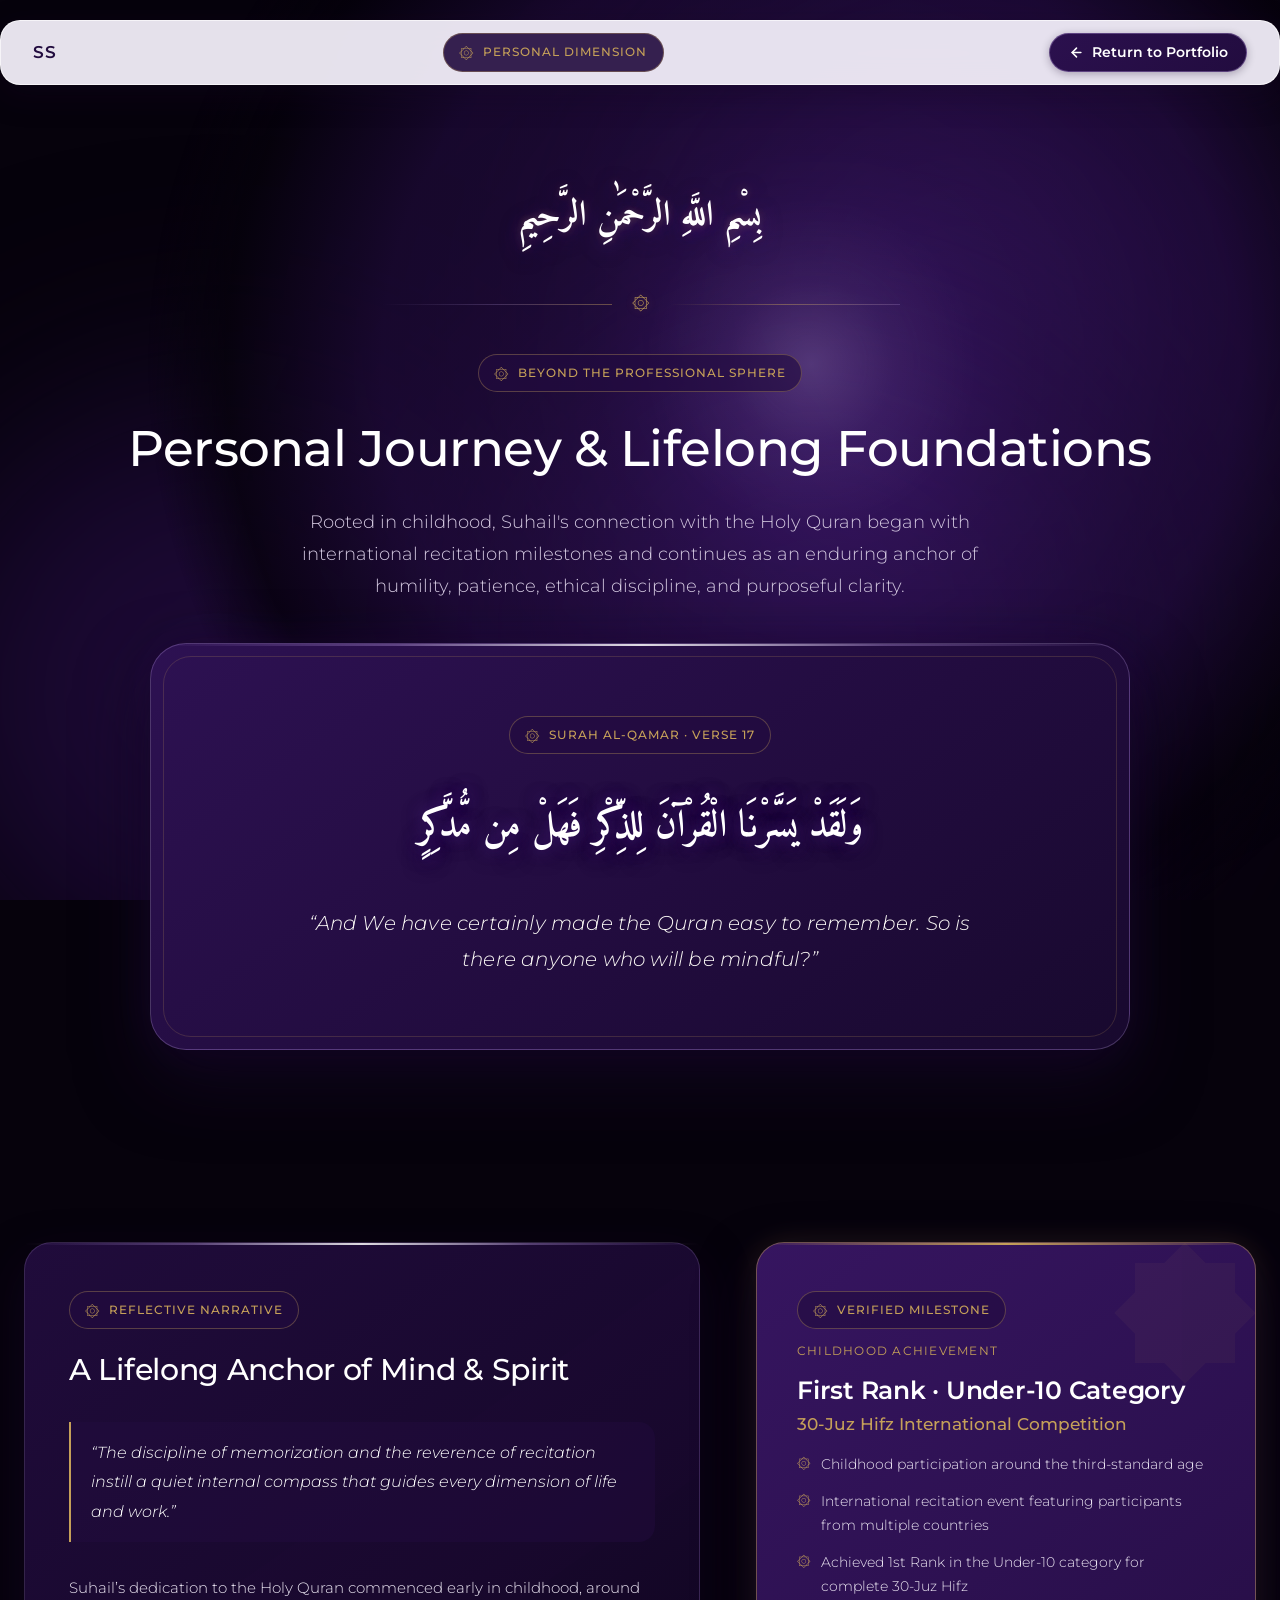
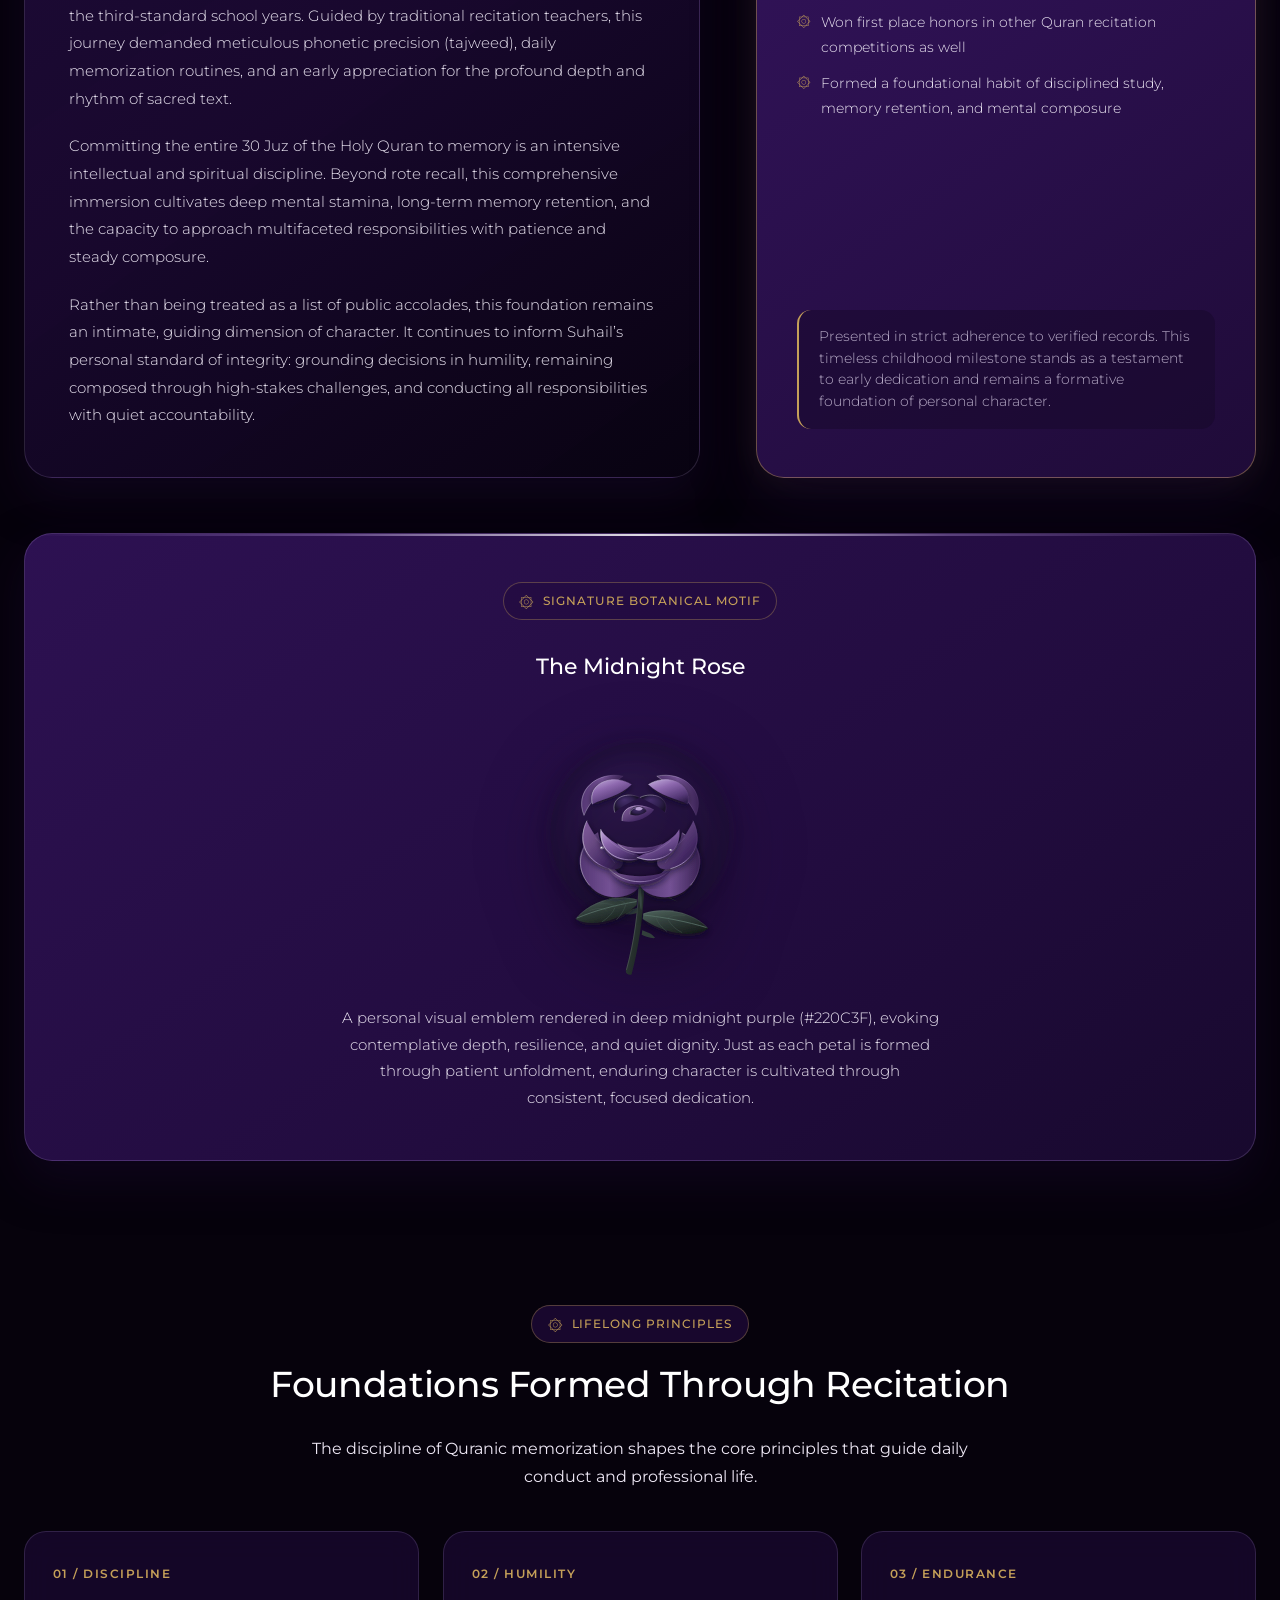
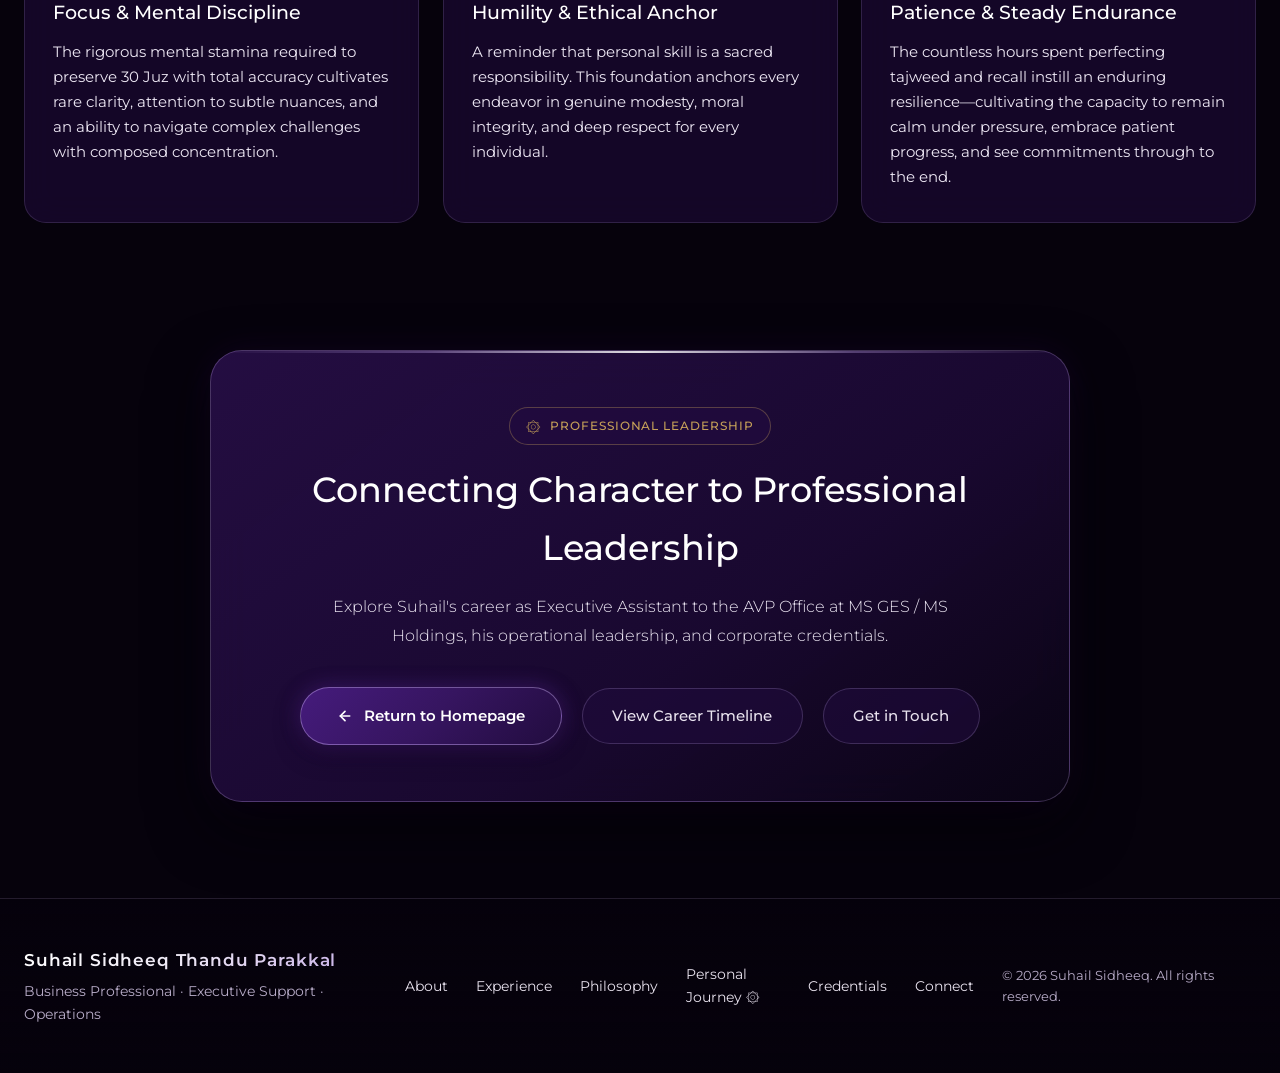
==== commit b1573daf: "feat: implement dynamic dark-purple to black gradient experience inspired by reference site" ====
--- a/personal-journey.html
+++ b/personal-journey.html
@@ -30,6 +30,16 @@
   <link rel="icon" type="image/svg+xml" href="data:image/svg+xml,<svg xmlns='http://www.w3.org/2000/svg' viewBox='0 0 100 100'><rect width='100' height='100' rx='20' fill='%23220C3F'/><text x='50%' y='55%' dominant-baseline='middle' text-anchor='middle' font-family='Montserrat, sans-serif' font-size='44' font-weight='700' fill='%23C5A059'>SS</text></svg>">
 </head>
 <body class="pj-body">
+
+  <!-- Dynamic Atmospheric Background Canvas (#220C3F & Deep Black Gradient) -->
+  <div class="dynamic-ambient-canvas" aria-hidden="true">
+    <div class="ambient-orb ambient-orb-1"></div>
+    <div class="ambient-orb ambient-orb-2"></div>
+    <div class="ambient-orb ambient-orb-3"></div>
+  </div>
+
+  <!-- Dynamic Cursor Spotlight Layer (Dual-layer radial gradient inspired by reference site) -->
+  <div class="dynamic-spotlight-layer" id="dynamic-spotlight" aria-hidden="true"></div>
 
   <!-- =========================================================================
        Top Header Pill with Clean Return Navigation
@@ -319,6 +329,7 @@
   </footer>
 
   <!-- Scripts -->
+  <script src="js/dynamic-gradient.js"></script>
   <script src="js/animations.js"></script>
   <script src="js/navigation.js"></script>
 </body>
--- a/css/style.css
+++ b/css/style.css
@@ -8,29 +8,35 @@
 /* --- Central CSS Variables & Design Tokens --- */
 :root {
   /* =========================================================================
-     1. New Visual Identity: Dark Purple (#220C3F) Dominant Palette
+     1. Visual Identity: Dark Purple (#220C3F) & Deep Black Palette
      The client specified primary color: #220C3F
+     Transition color: deep black / near-black (#06020c)
+     White: typography, contrast, and selected lighter elements
      ========================================================================= */
-  --purple-darkest: #130623;           /* Deepest midnight dark purple canvas */
-  --purple-deep: #160829;              /* Deep canvas base for atmospheric depth */
+  --canvas-black: #06020c;             /* Deepest obsidian velvety black canvas */
+  --canvas-deep: #090314;              /* Deep black with subtle purple undertone */
+  --canvas-near-black: #0d041c;        /* Soft transitional near-black */
+  --purple-darkest: #110521;           /* Deep midnight dark purple */
+  --purple-deep: #18082e;              /* Deep dark purple base */
   --purple-primary: #220C3F;           /* Exact client specified dominant color */
   --purple-surface: #2B104E;           /* Rich dark purple card surface */
   --purple-surface-elevated: #361560;  /* Elevated cards, interactive elements */
   --purple-surface-highlight: #451B7C; /* Hover & active highlights */
   --purple-vibrant: #6E30BF;           /* Vibrant purple accent & focus rings */
-  --purple-luminous: #8F49EE;          /* Luminous purple for special badges */
+  --purple-luminous: #8F49EE;          /* Luminous purple for special badges & core glow */
   --purple-soft: #CBB5E8;              /* Soft lavender for subtitles & accents */
-  --purple-glow: rgba(34, 12, 63, 0.45);
-  --purple-ambient: rgba(54, 21, 96, 0.28);
-  --purple-tint: rgba(34, 12, 63, 0.65);
+  --purple-glow: rgba(34, 12, 63, 0.55);
+  --purple-glow-vibrant: rgba(110, 48, 191, 0.35);
+  --purple-ambient: rgba(54, 21, 96, 0.35);
+  --purple-tint: rgba(34, 12, 63, 0.7);
 
   /* Legacy aliases mapped directly to new #220C3F system */
-  --midnight-purple-deep: #130623;
+  --midnight-purple-deep: #06020c;
   --midnight-purple-base: #220C3F;     /* Dominant client dark purple */
   --midnight-purple-rich: #2B104E;
   --midnight-purple-luminous: #361560;
-  --midnight-purple-glow: rgba(34, 12, 63, 0.45);
-  --midnight-purple-accent-bg: rgba(34, 12, 63, 0.35);
+  --midnight-purple-glow: rgba(34, 12, 63, 0.55);
+  --midnight-purple-accent-bg: rgba(34, 12, 63, 0.45);
   --midnight-purple-border: rgba(203, 181, 232, 0.25);
 
   /* High-Contrast Typography & Text Tokens */
@@ -38,7 +44,7 @@
   --text-heading: #FAF8F5;             /* Warm off-white for crisp titles */
   --text-body: #ECE6F3;                /* High-contrast readable off-white */
   --text-secondary: #D2C7DF;           /* Soft lavender-grey for secondary paragraphs */
-  --text-muted: #A99CB8;               /* Subtle metadata & caption text */
+  --text-muted: #B8ACC8;               /* Subtle metadata & caption text */
   --text-purple-highlight: #D8C3F8;    /* Luminous lavender highlight */
   --text-dark: #160829;
   --text-dark-muted: #4B3E5C;
@@ -56,9 +62,9 @@
   --cloud-grey-border-light: rgba(215, 185, 255, 0.35);
 
   /* Subtle Metallic Chrome & Antique Gold Highlights (Islamic Visual Language) */
-  --chrome-metallic-sheen: linear-gradient(135deg, rgba(255, 255, 255, 0.16) 0%, rgba(203, 181, 232, 0.12) 50%, rgba(34, 12, 63, 0.35) 100%);
-  --chrome-gradient-card: linear-gradient(145deg, #2D1152 0%, #220C3F 65%, #18092E 100%);
-  --chrome-border-highlight: linear-gradient(90deg, transparent 0%, rgba(215, 185, 255, 0.3) 25%, rgba(255, 255, 255, 0.8) 50%, rgba(215, 185, 255, 0.3) 75%, transparent 100%);
+  --chrome-metallic-sheen: linear-gradient(135deg, rgba(255, 255, 255, 0.18) 0%, rgba(203, 181, 232, 0.14) 50%, rgba(34, 12, 63, 0.45) 100%);
+  --chrome-gradient-card: linear-gradient(145deg, rgba(45, 17, 82, 0.75) 0%, rgba(34, 12, 63, 0.7) 55%, rgba(10, 4, 20, 0.9) 100%);
+  --chrome-border-highlight: linear-gradient(90deg, transparent 0%, rgba(215, 185, 255, 0.3) 25%, rgba(255, 255, 255, 0.85) 50%, rgba(215, 185, 255, 0.3) 75%, transparent 100%);
   --chrome-edge-highlight: linear-gradient(180deg, rgba(255, 255, 255, 0.45) 0%, rgba(215, 185, 255, 0.18) 60%, transparent 100%);
   --chrome-text-sheen: linear-gradient(135deg, #FFFFFF 0%, #EDE7F4 50%, #CBB5E8 100%);
 
@@ -75,20 +81,20 @@
   --rose-accent-deep: #4A1E6B;
   --rose-accent-glow: rgba(120, 72, 152, 0.32);
 
-  /* Semantic UI Tokens Mapped to #220C3F Identity */
-  --bg-primary: #150827;               /* Atmospheric deep dark purple canvas */
+  /* Semantic UI Tokens Mapped to #220C3F & Deep Black System */
+  --bg-primary: #06020c;               /* Deep black / near-black canvas */
   --bg-secondary: #220C3F;             /* Dominant dark purple surface */
-  --bg-card: #2B104E;                  /* Component card surface */
-  --bg-card-gradient: linear-gradient(145deg, #2D1152 0%, #220C3F 65%, #18092E 100%);
+  --bg-card: rgba(34, 12, 63, 0.65);  /* Component card surface */
+  --bg-card-gradient: linear-gradient(145deg, rgba(43, 16, 78, 0.72) 0%, rgba(34, 12, 63, 0.65) 50%, rgba(9, 3, 18, 0.88) 100%);
   --bg-card-elevated: #361560;
-  --bg-card-subtle: #1F0B38;
+  --bg-card-subtle: #19072e;
   --bg-pill: rgba(244, 240, 250, 0.94);
   --bg-pill-active: linear-gradient(90deg, rgba(34, 12, 63, 0.16) 0%, rgba(55, 22, 99, 0.12) 60%, rgba(255, 255, 255, 0.98) 100%);
 
-  --border-subtle: rgba(215, 185, 255, 0.12);
-  --border-light: rgba(215, 185, 255, 0.22);
+  --border-subtle: rgba(215, 185, 255, 0.14);
+  --border-light: rgba(215, 185, 255, 0.24);
   --border-highlight: var(--chrome-border-highlight);
-  --border-chrome: rgba(255, 255, 255, 0.2);
+  --border-chrome: rgba(255, 255, 255, 0.22);
   --border-pill: rgba(34, 12, 63, 0.14);
 
   --font-sans: 'Montserrat', -apple-system, BlinkMacSystemFont, "Segoe UI", Roboto, sans-serif;
@@ -111,7 +117,7 @@
 
 html {
   font-family: var(--font-sans);
-  background-color: var(--bg-primary);
+  background-color: var(--canvas-black);
   color: var(--text-primary);
   scroll-behavior: smooth;
   font-size: 16px;
@@ -121,12 +127,94 @@
 }
 
 body {
-  background-color: var(--bg-primary);
+  background-color: var(--canvas-black);
   color: var(--text-primary);
   line-height: 1.65;
   overflow-x: hidden;
   position: relative;
   min-height: 100vh;
+}
+
+/* ==========================================================================
+   Dynamic Atmospheric Gradient & Interactive Spotlight
+   Inspired by reference website (adilkt16.github.io/portfolio/)
+   Customized to #220C3F (Dark Purple) & Deep Velvet Black (#06020c)
+   ========================================================================== */
+
+.dynamic-ambient-canvas {
+  position: fixed;
+  inset: 0;
+  z-index: 0;
+  pointer-events: none;
+  overflow: hidden;
+  background-color: var(--canvas-black);
+}
+
+.ambient-orb {
+  position: absolute;
+  border-radius: 50%;
+  filter: blur(85px);
+  -webkit-filter: blur(85px);
+  pointer-events: none;
+  will-change: transform, opacity;
+}
+
+/* Orb 1: Upper-right atmospheric purple halo (embraces Hero portrait & Quote Card) */
+.ambient-orb-1 {
+  top: -12%;
+  right: -8%;
+  width: 65vw;
+  height: 65vw;
+  max-width: 950px;
+  max-height: 950px;
+  background: radial-gradient(circle,
+    rgba(110, 48, 191, 0.38) 0%,
+    rgba(34, 12, 63, 0.72) 38%,
+    rgba(14, 4, 26, 0.5) 68%,
+    transparent 85%);
+  animation: ambientDrift1 24s ease-in-out infinite;
+}
+
+/* Orb 2: Mid-left atmospheric purple depth (illuminates Experience & Philosophy) */
+.ambient-orb-2 {
+  top: 36%;
+  left: -12%;
+  width: 58vw;
+  height: 58vw;
+  max-width: 850px;
+  max-height: 850px;
+  background: radial-gradient(circle,
+    rgba(94, 34, 166, 0.32) 0%,
+    rgba(34, 12, 63, 0.65) 42%,
+    rgba(9, 3, 18, 0.55) 72%,
+    transparent 85%);
+  animation: ambientDrift2 28s ease-in-out infinite;
+}
+
+/* Orb 3: Lower-right atmospheric purple base (illuminates Credentials & Connect) */
+.ambient-orb-3 {
+  bottom: -15%;
+  right: 5%;
+  width: 62vw;
+  height: 62vw;
+  max-width: 900px;
+  max-height: 900px;
+  background: radial-gradient(circle,
+    rgba(110, 48, 191, 0.3) 0%,
+    rgba(34, 12, 63, 0.65) 45%,
+    rgba(6, 2, 12, 0.65) 75%,
+    transparent 85%);
+  animation: ambientDrift3 22s ease-in-out infinite;
+}
+
+/* Dynamic Interactive Spotlight Layer (Atmospheric background lighting) */
+.dynamic-spotlight-layer {
+  position: fixed;
+  inset: 0;
+  z-index: 1;
+  pointer-events: none;
+  transition: opacity 0.3s ease;
+  will-change: background;
 }
 
 img {
@@ -432,7 +520,7 @@
   min-height: 100vh;
   width: 100%;
   overflow: hidden;
-  background-color: var(--bg-primary);
+  background-color: transparent;
   display: flex;
   align-items: center;
 }
@@ -461,11 +549,11 @@
   filter: contrast(1.08) brightness(0.88);
 }
 
-/* Atmospheric dark purple vignettes with subtle #220C3F gradation */
+/* Atmospheric dark-purple-to-black gradient overlays */
 .hero-overlay-left {
   position: absolute;
   inset: 0;
-  background: linear-gradient(90deg, #150827 0%, #150827 35%, rgba(21, 8, 39, 0.85) 60%, rgba(34, 12, 63, 0.25) 100%);
+  background: linear-gradient(90deg, #06020c 0%, rgba(6, 2, 12, 0.96) 32%, rgba(34, 12, 63, 0.55) 65%, transparent 100%);
   z-index: 2;
 }
 
@@ -475,7 +563,7 @@
   right: 0;
   bottom: 0;
   height: 38%;
-  background: linear-gradient(180deg, transparent 0%, rgba(21, 8, 39, 0.88) 60%, #150827 100%);
+  background: linear-gradient(180deg, transparent 0%, rgba(34, 12, 63, 0.45) 50%, #06020c 100%);
   z-index: 3;
 }
 
@@ -591,11 +679,12 @@
 
 .hero-statement {
   font-size: 1.05rem;
-  font-weight: 300;
+  font-weight: 400;
   line-height: 1.8;
-  color: #FFFFFF;
+  color: #FAF8FC;
   margin-bottom: 2rem;
-  letter-spacing: 0.01em;
+  letter-spacing: 0.015em;
+  text-shadow: 0 1px 3px rgba(0, 0, 0, 0.4);
 }
 
 @media (min-width: 768px) {
@@ -608,7 +697,7 @@
   display: flex;
   flex-direction: column;
   gap: 0.35rem;
-  border-top: 1px solid rgba(217, 221, 224, 0.12);
+  border-top: 1px solid rgba(215, 185, 255, 0.16);
   padding-top: 1.5rem;
 }
 
@@ -622,10 +711,10 @@
 }
 
 .hero-designation {
-  font-size: 0.88rem;
+  font-size: 0.9rem;
   font-weight: 400;
   letter-spacing: 0.03em;
-  color: var(--text-secondary);
+  color: #ECE6F3;
 }
 
 .hero-organization-badge {
@@ -634,12 +723,14 @@
   gap: 0.5rem;
   margin-top: 0.5rem;
   padding: 0.35rem 0.85rem;
-  background: rgba(48, 32, 79, 0.24);
-  border: 1px solid rgba(217, 221, 224, 0.18);
+  background: rgba(54, 21, 96, 0.45);
+  border: 1px solid rgba(215, 185, 255, 0.25);
   border-radius: 9999px;
   width: fit-content;
-  font-size: 0.78rem;
-  color: var(--cloud-grey-base);
+  font-size: 0.8rem;
+  color: #FAF8FC;
+  letter-spacing: 0.03em;
+}
   letter-spacing: 0.03em;
 }
 
@@ -817,8 +908,15 @@
 /* --- Section Containers --- */
 .portfolio-section {
   position: relative;
+  z-index: 2;
   padding: 5rem 0;
-  background-color: var(--bg-primary);
+  background-color: transparent;
+  /* Atmospheric vertical gradation between sections */
+  background-image: linear-gradient(180deg, rgba(34, 12, 63, 0.08) 0%, transparent 45%, rgba(6, 2, 12, 0.25) 100%);
+}
+
+.portfolio-section:nth-of-type(even) {
+  background-image: linear-gradient(180deg, rgba(6, 2, 12, 0.25) 0%, rgba(34, 12, 63, 0.12) 50%, rgba(6, 2, 12, 0.3) 100%);
 }
 
 @media (min-width: 1024px) {
@@ -852,8 +950,8 @@
 
 .section-description {
   font-size: 1rem;
-  font-weight: 300;
-  color: var(--text-secondary);
+  font-weight: 400;
+  color: #EDE7F4;
   line-height: 1.75;
   max-width: 680px;
 }
@@ -937,9 +1035,9 @@
 
 .about-bio-paragraphs p {
   font-size: 0.95rem;
-  font-weight: 300;
+  font-weight: 400;
   line-height: 1.8;
-  color: var(--text-body);
+  color: #ECE6F3;
 }
 
 @media (min-width: 768px) {
@@ -1023,7 +1121,7 @@
   gap: 2rem;
 }
 
-/* Experience Card — Dark Purple #220C3F Base with Chrome Sheen */
+/* Experience Card — Dark Purple #220C3F Base with Dynamic Gradient Sheen */
 .experience-card {
   position: relative;
   background: var(--bg-card-gradient);
@@ -1031,7 +1129,9 @@
   border-radius: 28px;
   padding: 2.25rem 2rem;
   overflow: hidden;
-  box-shadow: 0 20px 45px rgba(19, 6, 35, 0.65), 0 0 25px rgba(34, 12, 63, 0.25);
+  backdrop-filter: blur(16px);
+  -webkit-backdrop-filter: blur(16px);
+  box-shadow: 0 20px 45px rgba(6, 2, 12, 0.75), 0 0 25px rgba(34, 12, 63, 0.35);
   transition: transform var(--transition-normal), border-color var(--transition-normal), box-shadow var(--transition-normal);
 }
 
@@ -1042,9 +1142,9 @@
 }
 
 .experience-card:hover {
-  border-color: rgba(215, 185, 255, 0.35);
+  border-color: rgba(215, 185, 255, 0.38);
   transform: translateY(-2px);
-  box-shadow: 0 25px 50px rgba(19, 6, 35, 0.75), 0 0 35px rgba(34, 12, 63, 0.4);
+  box-shadow: 0 25px 50px rgba(4, 1, 8, 0.85), 0 0 35px rgba(34, 12, 63, 0.55);
 }
 
 /* Chrome metallic reflection border */
@@ -1134,10 +1234,10 @@
 .experience-responsibilities li {
   position: relative;
   padding-left: 1.35rem;
-  font-size: 0.94rem;
-  font-weight: 300;
+  font-size: 0.95rem;
+  font-weight: 400;
   line-height: 1.7;
-  color: var(--text-body);
+  color: #FAF8FC;
 }
 
 .experience-responsibilities li::before {
@@ -1194,7 +1294,9 @@
   overflow: hidden;
   display: grid;
   grid-template-columns: 1fr;
-  box-shadow: 0 20px 50px rgba(19, 6, 35, 0.7);
+  backdrop-filter: blur(16px);
+  -webkit-backdrop-filter: blur(16px);
+  box-shadow: 0 20px 50px rgba(4, 1, 8, 0.8), 0 0 35px rgba(34, 12, 63, 0.35);
 }
 
 @media (min-width: 1024px) {
@@ -1206,7 +1308,7 @@
 
 .philosophy-left-col {
   position: relative;
-  background: linear-gradient(145deg, #2D1152 0%, #220C3F 60%, #160829 100%);
+  background: linear-gradient(145deg, rgba(45, 17, 82, 0.78) 0%, rgba(34, 12, 63, 0.7) 60%, rgba(10, 4, 20, 0.9) 100%);
   border-bottom: 1px solid rgba(215, 185, 255, 0.12);
   display: flex;
   flex-direction: column;
@@ -1350,9 +1452,9 @@
 
 .pillar-desc {
   font-size: 0.88rem;
-  font-weight: 300;
+  font-weight: 400;
   line-height: 1.65;
-  color: var(--text-body);
+  color: #EDE7F4;
 }
 
 /* ==========================================================================
@@ -1418,8 +1520,7 @@
 .personal-bridge-section {
   position: relative;
   padding: 4rem 0;
-  background: radial-gradient(circle at 50% 50%, rgba(34, 12, 63, 0.45) 0%, transparent 75%),
-              var(--bg-primary);
+  background: transparent;
   overflow: hidden;
 }
 
@@ -1430,11 +1531,13 @@
 
 .personal-bridge-card {
   position: relative;
-  background: linear-gradient(145deg, #2D1152 0%, #220C3F 55%, #18092E 100%);
+  background: linear-gradient(145deg, rgba(45, 17, 82, 0.78) 0%, rgba(34, 12, 63, 0.7) 55%, rgba(10, 4, 20, 0.9) 100%);
   border: 1px solid rgba(215, 185, 255, 0.22);
+  backdrop-filter: blur(20px);
+  -webkit-backdrop-filter: blur(20px);
   border-radius: 32px;
   padding: 3rem 2.25rem;
-  box-shadow: 0 25px 60px rgba(19, 6, 35, 0.75), 0 0 35px rgba(34, 12, 63, 0.35);
+  box-shadow: 0 25px 60px rgba(4, 1, 8, 0.8), 0 0 35px rgba(34, 12, 63, 0.45);
   display: grid;
   grid-template-columns: 1fr;
   align-items: center;
@@ -1651,12 +1754,11 @@
 /* Striking Opening Hero Section */
 .pj-hero-section {
   position: relative;
+  z-index: 2;
   padding: 5rem 0 4rem;
   text-align: center;
   overflow: hidden;
-  background: radial-gradient(circle at 50% 15%, rgba(43, 16, 78, 0.5) 0%, transparent 65%),
-              radial-gradient(circle at 85% 85%, rgba(34, 12, 63, 0.35) 0%, transparent 60%),
-              var(--bg-primary);
+  background: transparent;
 }
 
 @media (min-width: 768px) {
@@ -1799,6 +1901,7 @@
 .pj-editorial-section {
   padding: 3rem 0 5rem;
   position: relative;
+  z-index: 2;
 }
 
 .pj-editorial-grid {
@@ -2078,6 +2181,7 @@
 .pj-values-section {
   padding: 4rem 0;
   position: relative;
+  z-index: 2;
 }
 
 .pj-values-grid {
@@ -2099,13 +2203,15 @@
   border: 1px solid rgba(215, 185, 255, 0.15);
   border-radius: 22px;
   padding: 2rem 1.75rem;
+  backdrop-filter: blur(16px);
+  -webkit-backdrop-filter: blur(16px);
   transition: transform var(--transition-normal), border-color var(--transition-normal), box-shadow var(--transition-normal);
 }
 
 .pj-value-card:hover {
   transform: translateY(-3px);
   border-color: var(--purple-soft);
-  box-shadow: 0 15px 30px rgba(19, 6, 35, 0.55), 0 0 18px rgba(110, 48, 191, 0.3);
+  box-shadow: 0 15px 30px rgba(4, 1, 8, 0.6), 0 0 20px rgba(110, 48, 191, 0.35);
 }
 
 .pj-value-num {
@@ -2125,25 +2231,29 @@
 
 .pj-value-desc {
   font-size: 0.92rem;
-  font-weight: 300;
+  font-weight: 400;
   line-height: 1.7;
-  color: var(--text-body);
+  color: #EDE7F4;
 }
 
 /* Return to Professional Portfolio Bridge Section */
 .pj-return-section {
   padding: 4rem 0 6rem;
   text-align: center;
+  position: relative;
+  z-index: 2;
 }
 
 .pj-return-card {
   max-width: 860px;
   margin: 0 auto;
-  background: linear-gradient(145deg, #2D1152 0%, #220C3F 60%, #18092E 100%);
+  background: linear-gradient(145deg, rgba(45, 17, 82, 0.78) 0%, rgba(34, 12, 63, 0.7) 60%, rgba(10, 4, 20, 0.9) 100%);
   border: 1px solid rgba(215, 185, 255, 0.25);
+  backdrop-filter: blur(20px);
+  -webkit-backdrop-filter: blur(20px);
   border-radius: 32px;
   padding: 3.5rem 2.5rem;
-  box-shadow: 0 25px 60px rgba(19, 6, 35, 0.75);
+  box-shadow: 0 25px 60px rgba(4, 1, 8, 0.8), 0 0 35px rgba(34, 12, 63, 0.4);
   position: relative;
   overflow: hidden;
 }
@@ -2234,9 +2344,7 @@
 /* Backward-compatibility classes for existing elements if needed */
 .quran-section {
   position: relative;
-  background: radial-gradient(circle at 85% 15%, rgba(43, 16, 78, 0.45) 0%, transparent 60%),
-              radial-gradient(circle at 15% 85%, rgba(34, 12, 63, 0.35) 0%, transparent 55%),
-              var(--bg-primary);
+  background: transparent;
   overflow: hidden;
   border-top: 1px solid rgba(215, 185, 255, 0.1);
   border-bottom: 1px solid rgba(215, 185, 255, 0.1);
@@ -2448,7 +2556,9 @@
   border-radius: 28px;
   padding: 2.25rem 2rem;
   overflow: hidden;
-  box-shadow: 0 20px 45px rgba(19, 6, 35, 0.65), 0 0 25px rgba(34, 12, 63, 0.25);
+  backdrop-filter: blur(16px);
+  -webkit-backdrop-filter: blur(16px);
+  box-shadow: 0 20px 45px rgba(4, 1, 8, 0.8), 0 0 30px rgba(34, 12, 63, 0.4);
 }
 
 @media (min-width: 768px) {
@@ -2766,7 +2876,7 @@
 
 .connect-graphic-card {
   position: relative;
-  background: linear-gradient(145deg, #2D1152 0%, #220C3F 60%, #160829 100%);
+  background: linear-gradient(145deg, rgba(45, 17, 82, 0.78) 0%, rgba(34, 12, 63, 0.7) 60%, rgba(10, 4, 20, 0.9) 100%);
   border: 1px solid var(--border-subtle);
   border-radius: 28px;
   padding: 2.5rem 2rem;
@@ -2775,8 +2885,10 @@
   align-items: center;
   justify-content: center;
   text-align: center;
+  backdrop-filter: blur(16px);
+  -webkit-backdrop-filter: blur(16px);
   overflow: hidden;
-  box-shadow: 0 20px 45px rgba(19, 6, 35, 0.65);
+  box-shadow: 0 20px 45px rgba(4, 1, 8, 0.8), 0 0 30px rgba(34, 12, 63, 0.35);
 }
 
 .connect-circle-graphic {
@@ -2823,7 +2935,9 @@
   display: flex;
   flex-direction: column;
   gap: 1.25rem;
-  box-shadow: 0 20px 45px rgba(19, 6, 35, 0.65);
+  backdrop-filter: blur(16px);
+  -webkit-backdrop-filter: blur(16px);
+  box-shadow: 0 20px 45px rgba(4, 1, 8, 0.8), 0 0 30px rgba(34, 12, 63, 0.35);
 }
 
 .channel-link-item {
@@ -2877,9 +2991,11 @@
 
 /* --- Minimal Footer --- */
 .site-footer {
-  border-top: 1px solid rgba(215, 185, 255, 0.12);
+  border-top: 1px solid rgba(215, 185, 255, 0.14);
   padding: 3rem 0;
-  background-color: var(--bg-primary);
+  background: linear-gradient(180deg, transparent 0%, rgba(6, 2, 12, 0.95) 100%);
+  position: relative;
+  z-index: 10;
 }
 
 .footer-inner {
--- a/css/animations.css
+++ b/css/animations.css
@@ -77,8 +77,8 @@
 /* --- Hero Subtle Drift / Vignette In --- */
 @keyframes heroFadeIn {
   from {
-    opacity: 0;
-    transform: translateY(16px);
+    opacity: 0.7;
+    transform: translateY(10px);
   }
   to {
     opacity: 1;
@@ -87,7 +87,7 @@
 }
 
 .hero-quote-card {
-  animation: heroFadeIn 1.1s cubic-bezier(0.16, 1, 0.3, 1) forwards;
+  animation: heroFadeIn 0.6s cubic-bezier(0.16, 1, 0.3, 1) forwards;
 }
 
 /* --- Speed Dial Expand Keyframes --- */
@@ -118,6 +118,44 @@
   animation: roseGlowPulse 6s ease-in-out infinite;
 }
 
+/* --- Ambient Atmospheric Gradient Drifts (#220C3F & Deep Black) --- */
+@keyframes ambientDrift1 {
+  0%, 100% {
+    transform: translate(0, 0) scale(1);
+    opacity: 0.65;
+  }
+  33% {
+    transform: translate(-35px, 25px) scale(1.08);
+    opacity: 0.78;
+  }
+  66% {
+    transform: translate(25px, -20px) scale(0.95);
+    opacity: 0.58;
+  }
+}
+
+@keyframes ambientDrift2 {
+  0%, 100% {
+    transform: translate(0, 0) scale(1);
+    opacity: 0.55;
+  }
+  50% {
+    transform: translate(30px, -25px) scale(1.1);
+    opacity: 0.72;
+  }
+}
+
+@keyframes ambientDrift3 {
+  0%, 100% {
+    transform: translate(0, 0) scale(1);
+    opacity: 0.6;
+  }
+  50% {
+    transform: translate(-25px, 20px) scale(1.05);
+    opacity: 0.75;
+  }
+}
+
 /* --- Accessibility: prefers-reduced-motion --- */
 @media (prefers-reduced-motion: reduce) {
   *, *::before, *::after {
@@ -139,5 +177,9 @@
   .rose-glow-accent {
     animation: none !important;
   }
+
+  .ambient-orb {
+    animation: none !important;
+  }
 }
 
--- a/css/responsive.css
+++ b/css/responsive.css
@@ -40,7 +40,7 @@
   }
 
   .hero-overlay-left {
-    background: linear-gradient(180deg, rgba(21, 8, 39, 0.25) 0%, rgba(21, 8, 39, 0.75) 45%, #150827 82%);
+    background: linear-gradient(180deg, rgba(6, 2, 12, 0.25) 0%, rgba(34, 12, 63, 0.6) 45%, #06020c 82%);
   }
 
   .hero-content-container {
@@ -479,7 +479,7 @@
   }
 
   .hero-overlay-left {
-    background: linear-gradient(90deg, #150827 0%, #150827 30%, rgba(21, 8, 39, 0.8) 60%, rgba(34, 12, 63, 0.25) 100%);
+    background: linear-gradient(90deg, #06020c 0%, #06020c 30%, rgba(34, 12, 63, 0.6) 60%, transparent 100%);
   }
 
   .hero-quote-card {
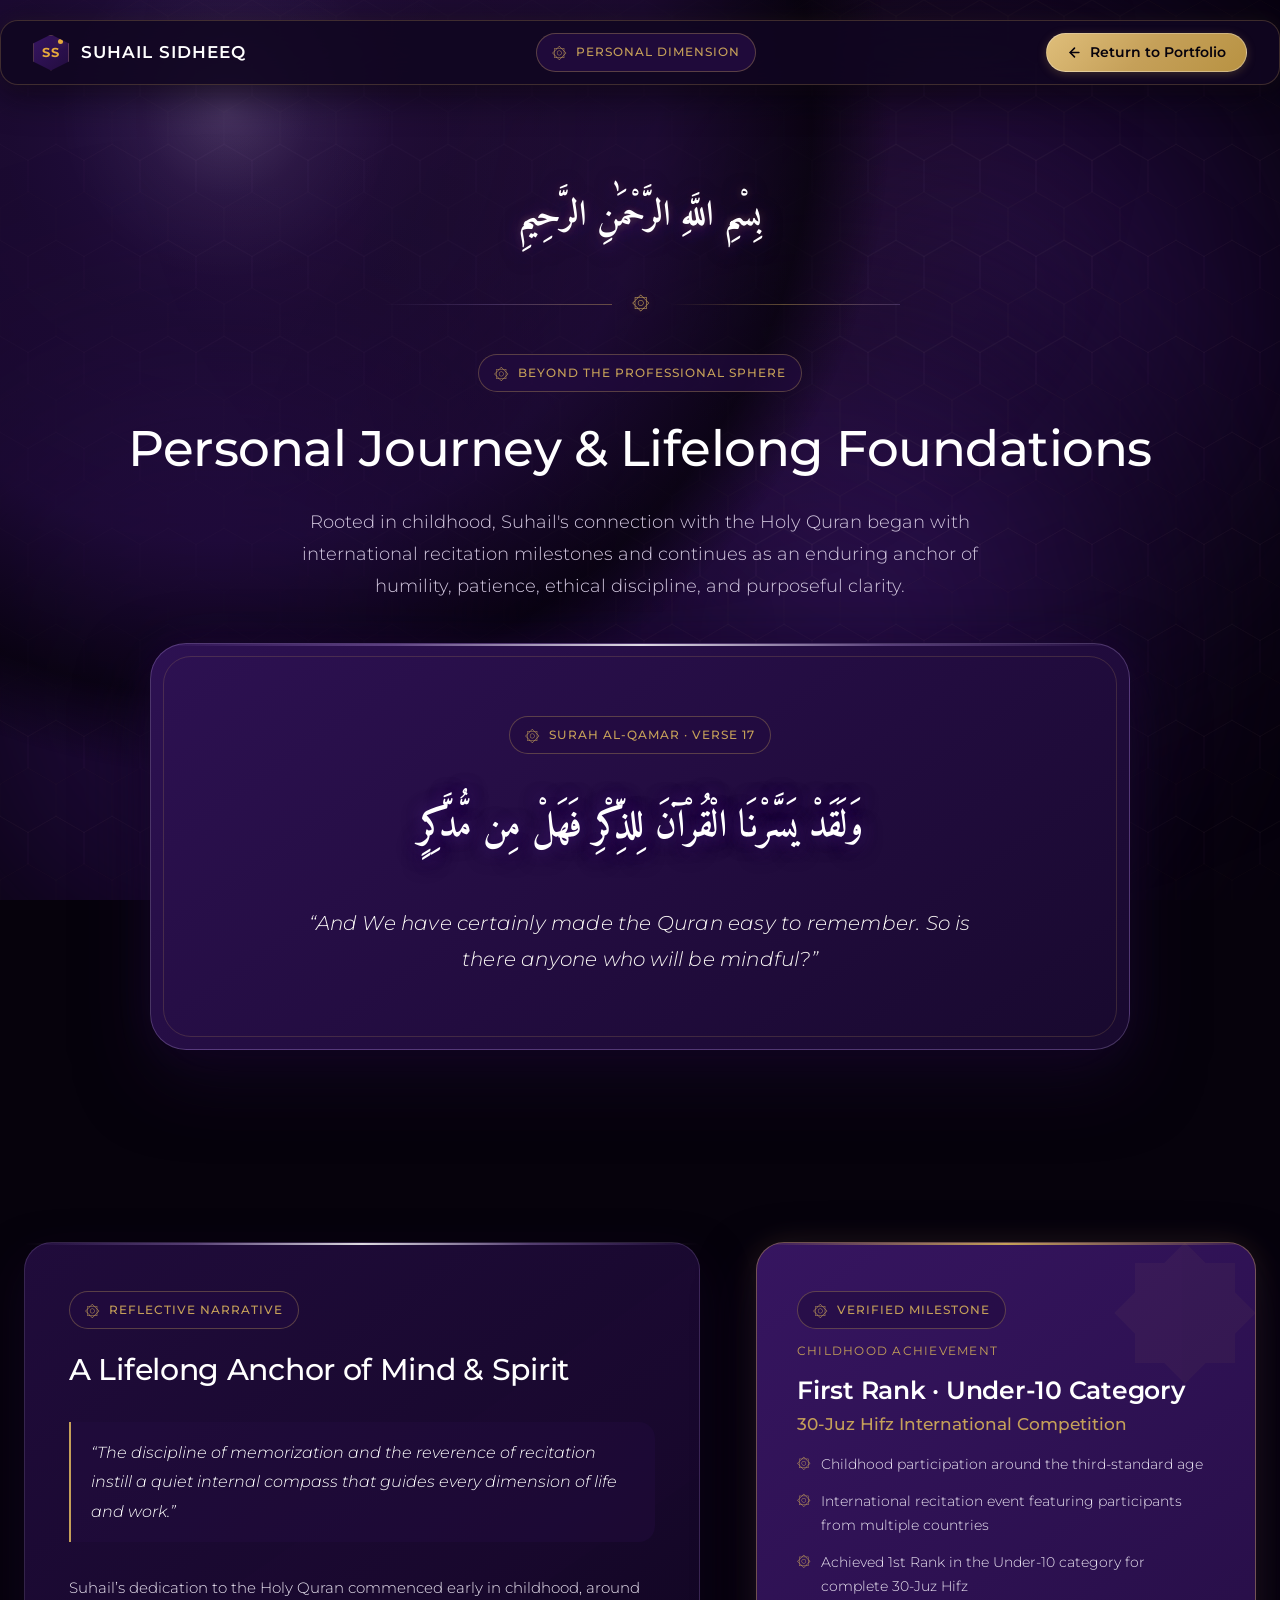
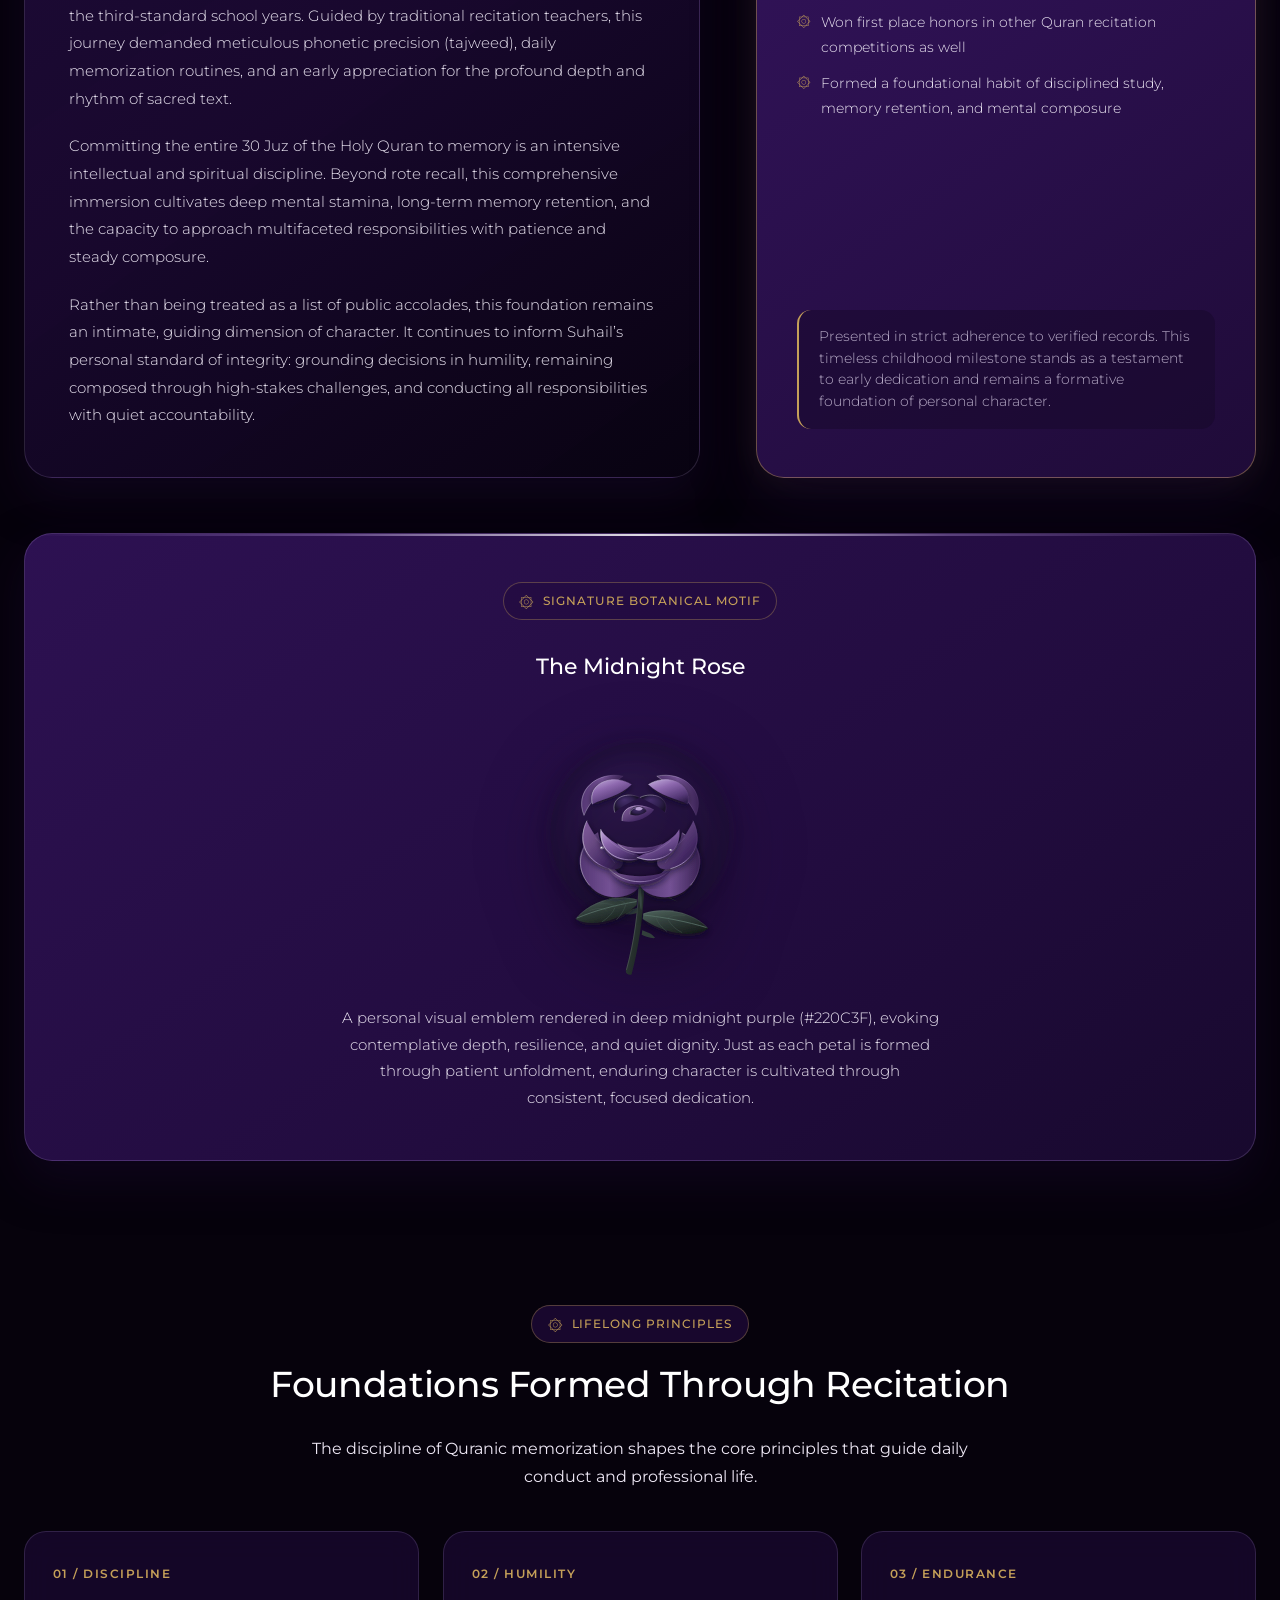
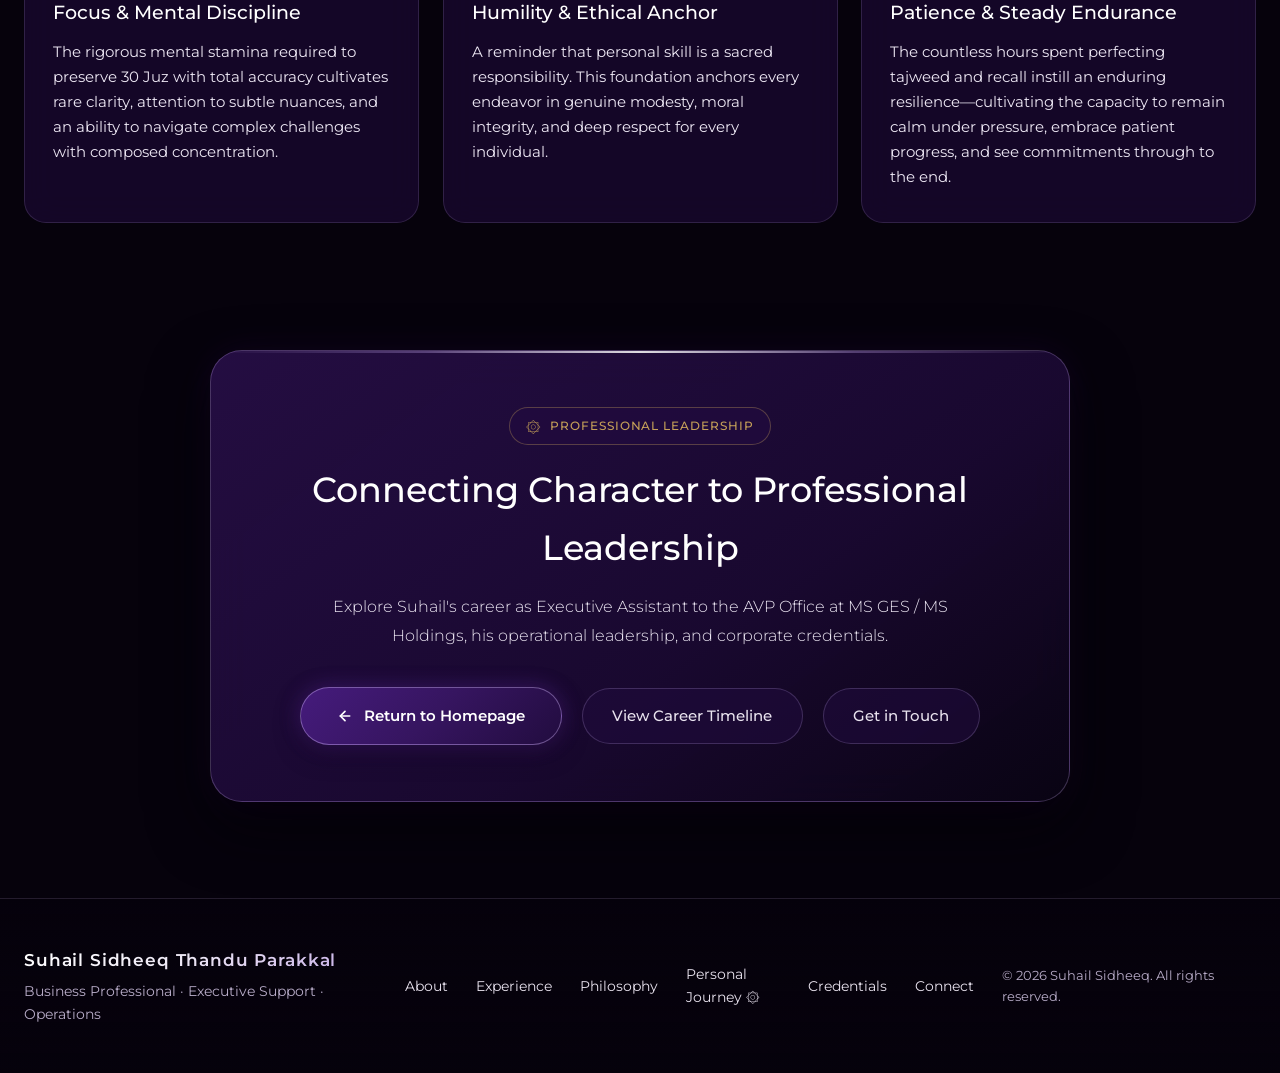
==== commit e6911caa: "feat: implement executive honeycomb design system and eliminate reference site copycat components" ====
--- a/personal-journey.html
+++ b/personal-journey.html
@@ -38,16 +38,20 @@
     <div class="ambient-orb ambient-orb-3"></div>
   </div>
 
-  <!-- Dynamic Cursor Spotlight Layer (Dual-layer radial gradient inspired by reference site) -->
+  <!-- Subtle Architectural Honeycomb Vector Tessellation -->
+  <div class="honeycomb-pattern-overlay" aria-hidden="true"></div>
+
+  <!-- Dynamic Cursor Spotlight Layer -->
   <div class="dynamic-spotlight-layer" id="dynamic-spotlight" aria-hidden="true"></div>
 
   <!-- =========================================================================
-       Top Header Pill with Clean Return Navigation
+       Top Executive Navigation Bar with Clean Return Navigation
        ========================================================================= -->
   <header class="pj-header-wrapper" role="banner">
     <div class="pj-header-pill">
       <a href="index.html" class="brand-monogram" aria-label="Suhail Sidheeq - Return to Homepage">
-        <span class="monogram-text">SS</span>
+        <span class="monogram-badge">SS</span>
+        <span>Suhail Sidheeq</span>
       </a>
 
       <div class="rub-el-hizb-badge" style="background: rgba(34, 12, 63, 0.9);">
--- a/css/style.css
+++ b/css/style.css
@@ -74,6 +74,21 @@
   --gold-border: rgba(197, 160, 89, 0.35);
   --gold-sheen: linear-gradient(135deg, #DFBE7A 0%, #C5A059 50%, #9B7832 100%);
 
+  /* =========================================================================
+     Honeycomb & Hexagonal Architectural Geometry Tokens
+     ========================================================================= */
+  --honey-gold: #C5A059;
+  --honey-gold-bright: #E5A93C;
+  --honey-gold-light: #F3CA68;
+  --honey-gold-subtle: rgba(197, 160, 89, 0.12);
+  --honey-gold-glow: rgba(229, 169, 60, 0.28);
+  --honey-surface: rgba(34, 12, 63, 0.85);
+  --honey-surface-elevated: rgba(43, 16, 78, 0.92);
+  --honeycomb-border: rgba(197, 160, 89, 0.25);
+  --honeycomb-border-active: rgba(229, 169, 60, 0.7);
+  --honeycomb-clip: polygon(50% 0%, 100% 25%, 100% 75%, 50% 100%, 0% 75%, 0% 25%);
+  --honeycomb-clip-horizontal: polygon(25% 0%, 75% 0%, 100% 50%, 75% 100%, 25% 100%, 0% 50%);
+
   /* Signature Botanical Purple Rose Motif */
   --rose-accent-base: #784898;
   --rose-accent-light: #9B63BF;
@@ -136,8 +151,7 @@
 }
 
 /* ==========================================================================
-   Dynamic Atmospheric Gradient & Interactive Spotlight
-   Inspired by reference website (adilkt16.github.io/portfolio/)
+   Dynamic Atmospheric Gradient & Honeycomb Architectural Overlay
    Customized to #220C3F (Dark Purple) & Deep Velvet Black (#06020c)
    ========================================================================== */
 
@@ -217,6 +231,19 @@
   will-change: background;
 }
 
+/* Subtle Architectural Honeycomb Vector Tessellation */
+.honeycomb-pattern-overlay {
+  position: fixed;
+  inset: 0;
+  z-index: 1;
+  pointer-events: none;
+  background-image: 
+    radial-gradient(circle at 50% 12%, rgba(197, 160, 89, 0.06) 0%, transparent 55%),
+    url("data:image/svg+xml,%3Csvg xmlns='http://www.w3.org/2000/svg' width='56' height='96' viewBox='0 0 56 96'%3E%3Cpath d='M28 0 L56 16.16 V48.5 L28 64.66 L0 48.5 V16.16 Z M28 96 L56 112.16 V144.5 L28 160.66 L0 144.5 V112.16 Z' fill='none' stroke='%23C5A059' stroke-width='0.75' stroke-opacity='0.045'/%3E%3Cpath d='M0 48 L28 64.16 V96.5 L0 112.66 L-28 96.5 V64.16 Z M56 48 L84 64.16 V96.5 L56 112.66 L28 96.5 V64.16 Z' fill='none' stroke='%23CBB5E8' stroke-width='0.75' stroke-opacity='0.035'/%3E%3C/svg%3E");
+  background-repeat: repeat;
+  opacity: 0.9;
+}
+
 img {
   max-width: 100%;
   height: auto;
@@ -260,30 +287,33 @@
   padding-right: 1.25rem;
 }
 
-/* --- Top Floating Navigation Bar (Header) --- */
+/* --- Top Fixed/Sticky Executive Navigation Bar (Header) --- */
 .header-wrapper {
-  position: absolute;
+  position: sticky;
   top: 0;
   left: 0;
   right: 0;
   z-index: 60;
   width: 100%;
-  padding-top: 1rem;
-  padding-bottom: 1rem;
+  padding-top: 0.75rem;
+  padding-bottom: 0.75rem;
+  transition: all var(--transition-normal);
 }
 
 @media (min-width: 1024px) {
   .header-wrapper {
-    top: 1.25rem;
+    top: 0.75rem;
     padding: 0;
   }
 }
 
 .header-pill {
   width: 100%;
-  background: var(--cloud-grey-base);
-  border-bottom: 1px solid var(--border-pill);
+  background: rgba(14, 5, 26, 0.9);
+  border-bottom: 1px solid var(--honeycomb-border);
   padding: 0.85rem 1.5rem;
+  backdrop-filter: blur(20px);
+  -webkit-backdrop-filter: blur(20px);
   transition: all var(--transition-normal);
 }
 
@@ -292,12 +322,12 @@
     width: calc(100% - 40px);
     max-width: 1480px;
     margin: 0 auto;
-    background: rgba(244, 240, 250, 0.94);
-    border: 1.5px solid rgba(255, 255, 255, 0.65);
-    backdrop-filter: blur(20px);
-    -webkit-backdrop-filter: blur(20px);
-    border-radius: 20px;
-    box-shadow: 0 10px 30px rgba(19, 6, 35, 0.35);
+    background: rgba(17, 6, 32, 0.82);
+    border: 1px solid var(--honeycomb-border);
+    backdrop-filter: blur(24px);
+    -webkit-backdrop-filter: blur(24px);
+    border-radius: 18px;
+    box-shadow: 0 10px 35px rgba(6, 2, 12, 0.65), 0 0 20px rgba(197, 160, 89, 0.08);
     padding: 0.75rem 2rem;
   }
 }
@@ -312,11 +342,11 @@
 .brand-monogram {
   display: flex;
   align-items: center;
-  gap: 0.65rem;
+  gap: 0.75rem;
   font-size: 1.05rem;
   font-weight: 600;
-  letter-spacing: 0.08em;
-  color: var(--purple-primary);
+  letter-spacing: 0.06em;
+  color: #FFFFFF;
   text-transform: uppercase;
 }
 
@@ -324,29 +354,36 @@
   display: inline-flex;
   align-items: center;
   justify-content: center;
-  width: 32px;
-  height: 32px;
-  border-radius: 50%;
-  background: linear-gradient(135deg, #2B104E 0%, #220C3F 100%);
-  color: #FFFFFF;
-  border: 1px solid rgba(215, 185, 255, 0.35);
-  font-size: 0.75rem;
+  width: 36px;
+  height: 36px;
+  clip-path: var(--honeycomb-clip);
+  background: linear-gradient(135deg, #361560 0%, #220C3F 100%);
+  color: var(--honey-gold-bright);
+  font-size: 0.82rem;
   font-weight: 700;
   letter-spacing: 0.04em;
-  box-shadow: 0 2px 6px rgba(19, 6, 35, 0.3);
-  position: relative;
+  box-shadow: 0 2px 10px rgba(6, 2, 12, 0.5);
+  position: relative;
+  border: 1px solid var(--honeycomb-border);
+  transition: all var(--transition-fast);
+}
+
+.brand-monogram:hover .monogram-badge {
+  color: #FFFFFF;
+  background: linear-gradient(135deg, #451B7C 0%, #361560 100%);
+  transform: scale(1.05);
 }
 
 .brand-monogram .monogram-badge::after {
   content: "";
   position: absolute;
-  top: 1px;
-  right: 1px;
-  width: 6px;
-  height: 6px;
+  top: 3px;
+  right: 5px;
+  width: 5px;
+  height: 5px;
   border-radius: 50%;
-  background: var(--gold-accent);
-  box-shadow: 0 0 6px var(--gold-glow);
+  background: var(--honey-gold-bright);
+  box-shadow: 0 0 8px var(--honey-gold-glow);
 }
 
 .header-nav {
@@ -362,9 +399,9 @@
 }
 
 .header-link {
-  font-size: 0.95rem;
+  font-size: 0.92rem;
   font-weight: 500;
-  color: #220C3F;
+  color: #D2C7DF;
   position: relative;
   transition: color var(--transition-fast), font-weight var(--transition-fast);
 }
@@ -372,7 +409,7 @@
 .header-link:hover,
 .header-link.active {
   font-weight: 600;
-  color: var(--purple-vibrant);
+  color: #FFFFFF;
 }
 
 .header-link.active::after {
@@ -382,44 +419,47 @@
   left: 0;
   right: 0;
   height: 2px;
-  background: var(--purple-primary);
+  background: linear-gradient(90deg, var(--honey-gold), var(--honey-gold-bright));
   border-radius: 2px;
+  box-shadow: 0 0 8px var(--honey-gold-glow);
 }
 
 .header-link-personal {
   display: inline-flex;
   align-items: center;
-  gap: 0.4rem;
-  padding: 0.25rem 0.75rem;
+  gap: 0.45rem;
+  padding: 0.3rem 0.85rem;
   border-radius: 9999px;
-  background: rgba(34, 12, 63, 0.08);
-  border: 1px solid rgba(34, 12, 63, 0.15);
+  background: rgba(197, 160, 89, 0.1);
+  border: 1px solid var(--honeycomb-border);
+  color: var(--honey-gold-light);
   transition: all var(--transition-fast);
 }
 
 .header-link-personal:hover {
-  background: rgba(34, 12, 63, 0.15);
-  border-color: var(--purple-vibrant);
+  background: rgba(197, 160, 89, 0.2);
+  border-color: var(--honey-gold-bright);
+  color: #FFFFFF;
 }
 
 .header-cta-btn {
   font-size: 0.85rem;
   font-weight: 600;
-  color: #FFFFFF;
-  background: linear-gradient(135deg, #2B104E 0%, #220C3F 100%);
-  border: 1px solid rgba(215, 185, 255, 0.3);
-  padding: 0.5rem 1.25rem;
+  color: #06020c;
+  background: linear-gradient(135deg, #DFBE7A 0%, #C5A059 50%, #B89242 100%);
+  border: 1px solid rgba(255, 255, 255, 0.3);
+  padding: 0.5rem 1.35rem;
   border-radius: 9999px;
   letter-spacing: 0.03em;
   transition: all var(--transition-fast);
-  box-shadow: 0 2px 8px rgba(19, 6, 35, 0.3);
+  box-shadow: 0 2px 10px rgba(197, 160, 89, 0.25);
 }
 
 .header-cta-btn:hover {
-  background: linear-gradient(135deg, #451B7C 0%, #361560 100%);
-  border-color: rgba(203, 181, 232, 0.6);
+  background: linear-gradient(135deg, #F3CA68 0%, #E5A93C 100%);
+  border-color: rgba(255, 255, 255, 0.6);
   transform: translateY(-1px);
-  box-shadow: 0 4px 14px rgba(34, 12, 63, 0.45);
+  box-shadow: 0 4px 16px rgba(229, 169, 60, 0.4);
 }
 
 .mobile-menu-btn {
@@ -428,7 +468,7 @@
   justify-content: center;
   width: 40px;
   height: 40px;
-  color: var(--purple-primary);
+  color: #FFFFFF;
   background: transparent;
 }
 
@@ -514,15 +554,19 @@
   gap: 0.5rem;
 }
 
-/* --- Hero Section --- */
+/* ==========================================================================
+   Hero Section — Executive Split Architecture with Honeycomb Accents
+   Replaces reference quote-card with bespoke executive operational layout
+   ========================================================================== */
 .hero-section {
   position: relative;
-  min-height: 100vh;
+  min-height: calc(100vh - 76px);
   width: 100%;
   overflow: hidden;
   background-color: transparent;
   display: flex;
   align-items: center;
+  padding: 3.5rem 0 5rem;
 }
 
 .hero-bg-container {
@@ -530,379 +574,352 @@
   inset: 0;
   z-index: 1;
   pointer-events: none;
-}
-
-.hero-portrait-wrap {
-  position: absolute;
-  top: 0;
-  right: 0;
-  bottom: 0;
-  width: 60%;
-  height: 100%;
-}
-
-.hero-portrait-img {
-  width: 100%;
-  height: 100%;
-  object-fit: cover;
-  object-position: center 18%;
-  filter: contrast(1.08) brightness(0.88);
-}
-
-/* Atmospheric dark-purple-to-black gradient overlays */
-.hero-overlay-left {
+  overflow: hidden;
+}
+
+.hero-ambient-mesh {
   position: absolute;
   inset: 0;
-  background: linear-gradient(90deg, #06020c 0%, rgba(6, 2, 12, 0.96) 32%, rgba(34, 12, 63, 0.55) 65%, transparent 100%);
-  z-index: 2;
-}
-
-.hero-overlay-bottom {
-  position: absolute;
-  left: 0;
-  right: 0;
-  bottom: 0;
-  height: 38%;
-  background: linear-gradient(180deg, transparent 0%, rgba(34, 12, 63, 0.45) 50%, #06020c 100%);
-  z-index: 3;
+  background: radial-gradient(circle at 75% 35%, rgba(110, 48, 191, 0.28) 0%, rgba(34, 12, 63, 0.15) 45%, transparent 70%);
 }
 
 .hero-content-container {
   position: relative;
   z-index: 10;
   width: 100%;
-  padding-top: 6rem;
-  padding-bottom: 5rem;
+  padding-top: 1.5rem;
+  padding-bottom: 2rem;
 }
 
 .hero-grid {
   display: grid;
   grid-template-columns: 1fr;
   align-items: center;
-  gap: 2rem;
+  gap: 3.5rem;
 }
 
 @media (min-width: 1024px) {
   .hero-grid {
-    grid-template-columns: 1.1fr 0.9fr;
-  }
-}
-
-/* Frosted Dark Purple Quote Card (#220C3F Base) */
-.hero-quote-card {
-  position: relative;
-  max-width: 580px;
-  background: rgba(34, 12, 63, 0.82);
-  border: 1px solid rgba(215, 185, 255, 0.2);
-  backdrop-filter: blur(24px);
-  -webkit-backdrop-filter: blur(24px);
+    grid-template-columns: 1.15fr 0.85fr;
+    gap: 4rem;
+  }
+}
+
+/* Left Column: Executive Copy & Positioning */
+.hero-content-col {
+  display: flex;
+  flex-direction: column;
+}
+
+.hero-eyebrow-badge {
+  display: inline-flex;
+  align-items: center;
+  gap: 0.65rem;
+  padding: 0.45rem 1.1rem;
+  background: rgba(27, 9, 52, 0.75);
+  border: 1px solid var(--honeycomb-border);
+  border-radius: 9999px;
+  width: fit-content;
+  font-size: 0.82rem;
+  color: #FAF8FC;
+  letter-spacing: 0.03em;
+  margin-bottom: 1.5rem;
+  backdrop-filter: blur(12px);
+  box-shadow: 0 4px 15px rgba(6, 2, 12, 0.4);
+}
+
+.hero-hex-mini {
+  display: inline-flex;
+  align-items: center;
+  justify-content: center;
+  width: 18px;
+  height: 18px;
+  clip-path: var(--honeycomb-clip);
+  background: linear-gradient(135deg, var(--honey-gold-bright) 0%, var(--honey-gold) 100%);
+  color: #06020c;
+  font-size: 0.6rem;
+  font-weight: 700;
+}
+
+.hero-eyebrow-badge .status-dot {
+  width: 7px;
+  height: 7px;
+  border-radius: 50%;
+  background: #10b981;
+  box-shadow: 0 0 8px #10b981;
+}
+
+.hero-name {
+  font-size: 2.25rem;
+  font-weight: 600;
+  line-height: 1.15;
+  letter-spacing: -0.02em;
+  color: #FFFFFF;
+  margin-bottom: 0.75rem;
+}
+
+@media (min-width: 768px) {
+  .hero-name {
+    font-size: 3rem;
+  }
+}
+
+@media (min-width: 1200px) {
+  .hero-name {
+    font-size: 3.4rem;
+  }
+}
+
+.hero-name-gradient {
+  background: linear-gradient(135deg, #FFFFFF 0%, #F5EFEB 45%, var(--honey-gold-light) 100%);
+  -webkit-background-clip: text;
+  -webkit-text-fill-color: transparent;
+}
+
+.hero-designation {
+  font-size: 1.05rem;
+  font-weight: 500;
+  letter-spacing: 0.05em;
+  text-transform: uppercase;
+  color: var(--honey-gold);
+  margin-bottom: 1.5rem;
+  display: flex;
+  align-items: center;
+  gap: 0.5rem;
+}
+
+.hero-statement {
+  font-size: 1.05rem;
+  font-weight: 400;
+  line-height: 1.8;
+  color: #ECE6F3;
+  margin-bottom: 2.25rem;
+  max-width: 620px;
+  letter-spacing: 0.01em;
+}
+
+@media (min-width: 768px) {
+  .hero-statement {
+    font-size: 1.12rem;
+  }
+}
+
+.hero-cta-group {
+  display: flex;
+  flex-wrap: wrap;
+  align-items: center;
+  gap: 1.15rem;
+  margin-top: 0.5rem;
+}
+
+.hero-btn-primary {
+  display: inline-flex;
+  align-items: center;
+  gap: 0.6rem;
+  padding: 0.85rem 1.85rem;
+  border-radius: 12px;
+  background: linear-gradient(135deg, #DFBE7A 0%, #C5A059 50%, #A67D28 100%);
+  color: #06020c;
+  font-size: 0.92rem;
+  font-weight: 600;
+  letter-spacing: 0.02em;
+  box-shadow: 0 6px 20px rgba(197, 160, 89, 0.32);
+  transition: all var(--transition-fast);
+}
+
+.hero-btn-primary:hover {
+  background: linear-gradient(135deg, #F3CA68 0%, #E5A93C 100%);
+  transform: translateY(-2px);
+  box-shadow: 0 8px 25px rgba(229, 169, 60, 0.45);
+}
+
+.hero-btn-secondary {
+  display: inline-flex;
+  align-items: center;
+  gap: 0.6rem;
+  padding: 0.85rem 1.75rem;
+  border-radius: 12px;
+  background: rgba(34, 12, 63, 0.7);
+  border: 1px solid var(--honeycomb-border);
+  color: #FFFFFF;
+  font-size: 0.92rem;
+  font-weight: 500;
+  letter-spacing: 0.02em;
+  backdrop-filter: blur(12px);
+  box-shadow: 0 4px 15px rgba(6, 2, 12, 0.4);
+  transition: all var(--transition-fast);
+}
+
+.hero-btn-secondary:hover {
+  background: rgba(54, 21, 96, 0.85);
+  border-color: var(--honey-gold-bright);
+  color: #FFFFFF;
+  transform: translateY(-2px);
+  box-shadow: 0 6px 20px rgba(34, 12, 63, 0.6);
+}
+
+.hero-btn-tertiary {
+  display: inline-flex;
+  align-items: center;
+  gap: 0.45rem;
+  padding: 0.85rem 1.25rem;
+  color: var(--honey-gold-light);
+  font-size: 0.9rem;
+  font-weight: 500;
+  transition: color var(--transition-fast), transform var(--transition-fast);
+}
+
+.hero-btn-tertiary:hover {
+  color: #FFFFFF;
+  transform: translateX(3px);
+}
+
+/* Right Column: Architectural Frame & Honeycomb Stats Cluster */
+.hero-visual-col {
+  position: relative;
+  display: flex;
+  justify-content: center;
+  width: 100%;
+}
+
+.hero-visual-frame {
+  position: relative;
+  width: 100%;
+  max-width: 440px;
+}
+
+.hero-portrait-card {
+  position: relative;
+  width: 100%;
+  aspect-ratio: 3.6 / 4.4;
   border-radius: 28px;
-  padding: 2.75rem 2.5rem;
-  box-shadow: 0 25px 50px -12px rgba(10, 3, 20, 0.85), 0 0 30px rgba(34, 12, 63, 0.45);
   overflow: hidden;
-}
-
-/* Chrome metallic highlight border along top edge */
-.hero-quote-card::before {
+  background: linear-gradient(145deg, rgba(43, 16, 78, 0.7) 0%, rgba(34, 12, 63, 0.8) 100%);
+  border: 1px solid var(--honeycomb-border);
+  box-shadow: 0 25px 60px rgba(6, 2, 12, 0.85), 0 0 35px rgba(34, 12, 63, 0.45);
+}
+
+.hero-portrait-card::before {
   content: "";
   position: absolute;
   top: 0;
   left: 0;
   right: 0;
-  height: 1.5px;
-  background: var(--chrome-border-highlight);
-}
-
-.hero-quote-card::after {
-  content: "";
-  position: absolute;
-  top: 0;
-  left: 0;
-  bottom: 0;
-  width: 1px;
-  background: linear-gradient(180deg, rgba(217, 221, 224, 0.6) 0%, rgba(217, 221, 224, 0.1) 60%, transparent 100%);
-}
-
-/* Decorative Watermark Quotation SVGs in refined Cloud Grey */
-.quote-watermark-top {
-  position: absolute;
-  top: 1.25rem;
-  left: 1.5rem;
-  width: 80px;
-  height: 68px;
-  opacity: 0.12;
-  color: var(--cloud-grey-base);
-  pointer-events: none;
-  z-index: 0;
-}
-
-.quote-watermark-bottom {
-  position: absolute;
-  bottom: 1.25rem;
-  right: 1.75rem;
-  width: 80px;
-  height: 68px;
-  opacity: 0.08;
-  color: var(--cloud-grey-base);
-  pointer-events: none;
-  z-index: 0;
-}
-
-/* Subtle Botanical Purple Rose Signature Motif */
-.hero-rose-accent {
-  position: absolute;
-  bottom: -22px;
-  right: -22px;
-  width: 155px;
-  height: 155px;
-  opacity: 0.16;
-  pointer-events: none;
-  z-index: 1;
-  transition: opacity var(--transition-normal), transform var(--transition-normal);
-}
-
-.hero-rose-img {
+  height: 2px;
+  background: linear-gradient(90deg, transparent 0%, var(--honey-gold) 50%, transparent 100%);
+  z-index: 3;
+}
+
+.hero-portrait-card img {
   width: 100%;
   height: 100%;
-  object-fit: contain;
-}
-
-.hero-quote-card:hover .hero-rose-accent {
+  object-fit: cover;
+  object-position: center 18%;
+  filter: contrast(1.06) brightness(0.9);
+  transition: transform var(--transition-smooth);
+}
+
+.hero-portrait-card:hover img {
+  transform: scale(1.03);
+}
+
+/* Subtle botanical motif inside portrait corner */
+.hero-portrait-rose-accent {
+  position: absolute;
+  bottom: -20px;
+  right: -20px;
+  width: 140px;
+  height: 140px;
+  opacity: 0.15;
+  pointer-events: none;
+  z-index: 2;
+  transition: opacity 0.3s ease;
+}
+
+.hero-portrait-card:hover .hero-portrait-rose-accent {
   opacity: 0.28;
-  transform: rotate(4deg) scale(1.04);
-}
-
-.hero-quote-body {
-  position: relative;
-  z-index: 2;
-}
-
-.hero-statement {
-  font-size: 1.05rem;
+}
+
+/* Interlocking Honeycomb Stats Cluster */
+.hero-stats-cluster {
+  position: absolute;
+  inset: 0;
+  pointer-events: none;
+}
+
+.hero-stat-node {
+  position: absolute;
+  pointer-events: auto;
+  background: rgba(14, 5, 26, 0.88);
+  border: 1px solid var(--honeycomb-border);
+  border-radius: 16px;
+  padding: 0.75rem 1rem;
+  backdrop-filter: blur(20px);
+  -webkit-backdrop-filter: blur(20px);
+  box-shadow: 0 12px 30px rgba(6, 2, 12, 0.75), 0 0 15px rgba(197, 160, 89, 0.12);
+  display: flex;
+  align-items: center;
+  gap: 0.75rem;
+  transition: transform 0.3s ease, border-color 0.3s ease, box-shadow 0.3s ease;
+  z-index: 4;
+}
+
+.hero-stat-node:hover {
+  transform: translateY(-3px);
+  border-color: var(--honey-gold-bright);
+  box-shadow: 0 16px 35px rgba(6, 2, 12, 0.85), 0 0 20px rgba(229, 169, 60, 0.25);
+}
+
+.stat-node-1 {
+  top: -15px;
+  left: -20px;
+}
+
+.stat-node-2 {
+  bottom: 25px;
+  right: -25px;
+}
+
+.stat-node-3 {
+  bottom: -20px;
+  left: 15px;
+}
+
+.stat-hex-icon {
+  display: flex;
+  align-items: center;
+  justify-content: center;
+  width: 36px;
+  height: 36px;
+  clip-path: var(--honeycomb-clip);
+  background: linear-gradient(135deg, #361560 0%, #220C3F 100%);
+  color: var(--honey-gold-bright);
+  border: 1px solid var(--honeycomb-border);
+  flex-shrink: 0;
+}
+
+.stat-hex-icon svg {
+  width: 16px;
+  height: 16px;
+}
+
+.stat-content {
+  display: flex;
+  flex-direction: column;
+}
+
+.stat-value {
+  font-size: 0.95rem;
+  font-weight: 700;
+  color: #FFFFFF;
+  line-height: 1.2;
+}
+
+.stat-label {
+  font-size: 0.74rem;
   font-weight: 400;
-  line-height: 1.8;
-  color: #FAF8FC;
-  margin-bottom: 2rem;
-  letter-spacing: 0.015em;
-  text-shadow: 0 1px 3px rgba(0, 0, 0, 0.4);
-}
-
-@media (min-width: 768px) {
-  .hero-statement {
-    font-size: 1.15rem;
-  }
-}
-
-.hero-meta {
-  display: flex;
-  flex-direction: column;
-  gap: 0.35rem;
-  border-top: 1px solid rgba(215, 185, 255, 0.16);
-  padding-top: 1.5rem;
-}
-
-.hero-name {
-  font-size: 1.25rem;
-  font-weight: 600;
+  color: #D2C7DF;
   letter-spacing: 0.02em;
-  background: var(--chrome-text-sheen);
-  -webkit-background-clip: text;
-  -webkit-text-fill-color: transparent;
-}
-
-.hero-designation {
-  font-size: 0.9rem;
-  font-weight: 400;
-  letter-spacing: 0.03em;
-  color: #ECE6F3;
-}
-
-.hero-organization-badge {
-  display: inline-flex;
-  align-items: center;
-  gap: 0.5rem;
-  margin-top: 0.5rem;
-  padding: 0.35rem 0.85rem;
-  background: rgba(54, 21, 96, 0.45);
-  border: 1px solid rgba(215, 185, 255, 0.25);
-  border-radius: 9999px;
-  width: fit-content;
-  font-size: 0.8rem;
-  color: #FAF8FC;
-  letter-spacing: 0.03em;
-}
-  letter-spacing: 0.03em;
-}
-
-.hero-organization-badge .status-dot {
-  width: 7px;
-  height: 7px;
-  border-radius: 50%;
-  background: #10b981;
-  box-shadow: 0 0 8px #10b981;
-}
-
-/* --- Floating Sub-Navigation Pill (Signature Reference Component) --- */
-.subnav-outer-wrap {
-  position: sticky;
-  top: 1.25rem;
-  z-index: 45;
-  display: flex;
-  justify-content: center;
-  padding: 0.75rem 1rem;
-  pointer-events: none;
-}
-
-.subnav-pill-container {
-  pointer-events: auto;
-  background: var(--cloud-grey-base);
-  border-radius: 9999px;
-  padding: 0.45rem 0.6rem;
-  box-shadow: 0 10px 35px rgba(19, 6, 35, 0.38);
-  border: 1.5px solid rgba(255, 255, 255, 0.65);
-  display: flex;
-  align-items: center;
-  gap: 0.4rem;
-  transition: all var(--transition-normal);
-}
-
-@media (min-width: 1024px) {
-  .subnav-pill-container {
-    padding: 0.5rem 1rem;
-    gap: 0.85rem;
-  }
-}
-
-.subnav-btn {
-  display: inline-flex;
-  align-items: center;
-  gap: 0.5rem;
-  padding: 0.45rem 0.9rem;
-  border-radius: 9999px;
-  color: var(--purple-primary);
-  font-size: 0.86rem;
-  font-weight: 500;
-  letter-spacing: 0.02em;
-  transition: all 0.25s ease;
-  white-space: nowrap;
-}
-
-@media (min-width: 1024px) {
-  .subnav-btn {
-    font-size: 0.92rem;
-    padding: 0.5rem 1.15rem;
-  }
-}
-
-.subnav-btn:hover {
-  color: var(--purple-vibrant);
-}
-
-.subnav-btn .btn-icon-wrap {
-  display: flex;
-  align-items: center;
-  justify-content: center;
-  width: 0;
-  opacity: 0;
-  transform: scale(0);
-  transition: all 0.25s cubic-bezier(0.4, 0, 0.2, 1);
-  overflow: hidden;
-}
-
-.subnav-btn.active {
-  background: var(--bg-pill-active);
-  color: var(--purple-primary);
-  font-weight: 600;
-  box-shadow: 0 2px 8px rgba(34, 12, 63, 0.12);
-}
-
-.subnav-btn.active .btn-icon-wrap {
-  width: 24px;
-  height: 24px;
-  border-radius: 50%;
-  background: var(--purple-primary);
-  color: #FFFFFF;
-  opacity: 1;
-  transform: scale(1);
-  margin-right: 0.25rem;
-  box-shadow: 0 2px 6px rgba(34, 12, 63, 0.35);
-}
-
-/* Mobile Subnav Dropdown for small viewports */
-.mobile-subnav-dropdown {
-  display: none;
-  position: relative;
-  pointer-events: auto;
-  width: 100%;
-  max-width: 320px;
-}
-
-.mobile-subnav-trigger {
-  width: 100%;
-  display: flex;
-  align-items: center;
-  justify-content: space-between;
-  padding: 0.65rem 1.25rem;
-  background: var(--cloud-grey-base);
-  border-radius: 9999px;
-  color: var(--purple-primary);
-  font-size: 0.9rem;
-  font-weight: 500;
-  border: 1.5px solid rgba(255, 255, 255, 0.65);
-  box-shadow: 0 8px 24px rgba(19, 6, 35, 0.35);
-}
-
-.mobile-subnav-trigger .active-label {
-  display: flex;
-  align-items: center;
-  gap: 0.5rem;
-}
-
-.mobile-subnav-chevron {
-  transition: transform 0.25s ease;
-}
-
-.mobile-subnav-dropdown.open .mobile-subnav-chevron {
-  transform: rotate(180deg);
-}
-
-.mobile-subnav-menu {
-  position: absolute;
-  top: calc(100% + 0.5rem);
-  left: 0;
-  right: 0;
-  background: var(--cloud-grey-light);
-  border-radius: 20px;
-  box-shadow: 0 12px 36px rgba(19, 6, 35, 0.4);
-  padding: 0.5rem;
-  display: none;
-  flex-direction: column;
-  gap: 0.25rem;
-  z-index: 50;
-  border: 1.5px solid rgba(255, 255, 255, 0.75);
-}
-
-.mobile-subnav-dropdown.open .mobile-subnav-menu {
-  display: flex;
-}
-
-.mobile-menu-item {
-  display: flex;
-  align-items: center;
-  gap: 0.75rem;
-  padding: 0.6rem 1rem;
-  border-radius: 9999px;
-  color: var(--purple-primary);
-  font-size: 0.88rem;
-  text-align: left;
-  transition: background 0.15s ease;
-}
-
-.mobile-menu-item:hover,
-.mobile-menu-item.active {
-  background: rgba(34, 12, 63, 0.12);
-  color: var(--purple-primary);
-  font-weight: 600;
 }
 
 /* --- Section Containers --- */
@@ -1101,6 +1118,154 @@
   border-radius: 50%;
   background: var(--gold-accent);
   box-shadow: 0 0 6px var(--gold-glow);
+}
+
+/* ==========================================================================
+   Core Operational Competencies — Hexagonal Honeycomb Architecture
+   ========================================================================== */
+.about-competencies-section {
+  margin-top: 4rem;
+  padding-top: 3.5rem;
+  border-top: 1px solid rgba(215, 185, 255, 0.12);
+}
+
+.competencies-header {
+  text-align: center;
+  margin-bottom: 3rem;
+}
+
+.competencies-honeycomb-grid {
+  display: grid;
+  grid-template-columns: 1fr;
+  gap: 1.5rem;
+}
+
+@media (min-width: 640px) {
+  .competencies-honeycomb-grid {
+    grid-template-columns: repeat(2, 1fr);
+  }
+}
+
+@media (min-width: 1024px) {
+  .competencies-honeycomb-grid {
+    grid-template-columns: repeat(3, 1fr);
+    gap: 1.75rem;
+  }
+}
+
+.honeycomb-card {
+  position: relative;
+  background: linear-gradient(145deg, rgba(34, 12, 63, 0.75) 0%, rgba(20, 6, 40, 0.88) 100%);
+  border: 1px solid var(--honeycomb-border);
+  border-radius: 20px;
+  padding: 2rem 1.65rem;
+  backdrop-filter: blur(16px);
+  -webkit-backdrop-filter: blur(16px);
+  box-shadow: 0 12px 30px rgba(6, 2, 12, 0.6), 0 0 15px rgba(34, 12, 63, 0.25);
+  transition: transform var(--transition-normal), border-color var(--transition-normal), box-shadow var(--transition-normal);
+  overflow: hidden;
+}
+
+.honeycomb-card::before {
+  content: "";
+  position: absolute;
+  top: 0;
+  left: 0;
+  right: 0;
+  height: 2px;
+  background: linear-gradient(90deg, transparent 0%, var(--honey-gold-bright) 50%, transparent 100%);
+  opacity: 0;
+  transition: opacity var(--transition-fast);
+}
+
+.honeycomb-card:hover {
+  transform: translateY(-4px);
+  border-color: var(--honey-gold-bright);
+  box-shadow: 0 18px 45px rgba(6, 2, 12, 0.85), 0 0 25px rgba(229, 169, 60, 0.2);
+}
+
+.honeycomb-card:hover::before {
+  opacity: 1;
+}
+
+.honeycomb-hex-badge {
+  display: flex;
+  align-items: center;
+  justify-content: center;
+  width: 48px;
+  height: 48px;
+  clip-path: var(--honeycomb-clip);
+  background: linear-gradient(135deg, #361560 0%, #220C3F 100%);
+  color: var(--honey-gold-bright);
+  border: 1px solid var(--honeycomb-border);
+  margin-bottom: 1.25rem;
+  transition: transform var(--transition-fast), background var(--transition-fast);
+}
+
+.honeycomb-card:hover .honeycomb-hex-badge {
+  transform: scale(1.08);
+  background: linear-gradient(135deg, #451B7C 0%, #361560 100%);
+  color: #FFFFFF;
+}
+
+.honeycomb-hex-badge svg {
+  width: 22px;
+  height: 22px;
+}
+
+.honeycomb-card-title {
+  font-size: 1.12rem;
+  font-weight: 600;
+  color: #FFFFFF;
+  margin-bottom: 0.65rem;
+  letter-spacing: -0.01em;
+}
+
+.honeycomb-card-desc {
+  font-size: 0.9rem;
+  font-weight: 400;
+  line-height: 1.65;
+  color: #D2C7DF;
+}
+
+/* Institutional Ecosystem Grid */
+.institutional-ecosystem-grid {
+  display: flex;
+  flex-wrap: wrap;
+  align-items: center;
+  justify-content: center;
+  gap: 1rem;
+  margin-top: 1.5rem;
+}
+
+.ecosystem-hex-badge {
+  display: inline-flex;
+  align-items: center;
+  gap: 0.5rem;
+  padding: 0.5rem 1rem;
+  border-radius: 9999px;
+  background: rgba(34, 12, 63, 0.65);
+  border: 1px solid var(--honeycomb-border);
+  color: #EDE7F4;
+  font-size: 0.82rem;
+  font-weight: 500;
+  letter-spacing: 0.04em;
+  backdrop-filter: blur(12px);
+  transition: all var(--transition-fast);
+}
+
+.ecosystem-hex-badge:hover {
+  border-color: var(--honey-gold-bright);
+  color: #FFFFFF;
+  background: rgba(54, 21, 96, 0.85);
+  transform: translateY(-2px);
+}
+
+.ecosystem-dot {
+  width: 6px;
+  height: 6px;
+  clip-path: var(--honeycomb-clip);
+  background: var(--honey-gold-bright);
 }
 
 /* --- Experience Section --- */
@@ -1710,12 +1875,12 @@
   width: 100%;
   max-width: 1280px;
   margin: 0 auto;
-  background: rgba(244, 240, 250, 0.94);
-  border: 1.5px solid rgba(255, 255, 255, 0.65);
-  backdrop-filter: blur(20px);
-  -webkit-backdrop-filter: blur(20px);
-  border-radius: 20px;
-  box-shadow: 0 10px 30px rgba(19, 6, 35, 0.35);
+  background: rgba(17, 6, 32, 0.88);
+  border: 1px solid var(--honeycomb-border);
+  backdrop-filter: blur(24px);
+  -webkit-backdrop-filter: blur(24px);
+  border-radius: 18px;
+  box-shadow: 0 10px 35px rgba(6, 2, 12, 0.65), 0 0 20px rgba(197, 160, 89, 0.08);
   padding: 0.75rem 1.5rem;
   display: flex;
   align-items: center;
@@ -1734,21 +1899,21 @@
   gap: 0.5rem;
   font-size: 0.86rem;
   font-weight: 600;
-  color: #FFFFFF;
-  background: linear-gradient(135deg, #2B104E 0%, #220C3F 100%);
-  border: 1px solid rgba(215, 185, 255, 0.3);
-  padding: 0.45rem 1.15rem;
+  color: #06020c;
+  background: linear-gradient(135deg, #DFBE7A 0%, #C5A059 50%, #B89242 100%);
+  border: 1px solid rgba(255, 255, 255, 0.3);
+  padding: 0.45rem 1.25rem;
   border-radius: 9999px;
   transition: all var(--transition-fast);
-  box-shadow: 0 2px 8px rgba(19, 6, 35, 0.3);
+  box-shadow: 0 2px 10px rgba(197, 160, 89, 0.25);
 }
 
 .return-portfolio-btn:hover {
-  background: linear-gradient(135deg, #451B7C 0%, #361560 100%);
-  border-color: rgba(203, 181, 232, 0.6);
+  background: linear-gradient(135deg, #F3CA68 0%, #E5A93C 100%);
+  border-color: rgba(255, 255, 255, 0.6);
   transform: translateY(-1px);
-  box-shadow: 0 4px 14px rgba(34, 12, 63, 0.45);
-  color: #FFFFFF;
+  box-shadow: 0 4px 16px rgba(229, 169, 60, 0.4);
+  color: #06020c;
 }
 
 /* Striking Opening Hero Section */
@@ -2680,46 +2845,37 @@
   margin-top: 0.6rem;
 }
 
-/* --- Connect Section --- */
+/* --- Connect Section (Direct Professional Channels) --- */
 .connect-container {
   width: 100%;
-  max-width: 1280px;
+  max-width: 920px;
   margin: 0 auto;
 }
 
-.connect-grid {
-  display: grid;
-  grid-template-columns: 1fr;
-  gap: 2rem;
-}
-
-@media (min-width: 1024px) {
-  .connect-grid {
-    grid-template-columns: 1.2fr 0.8fr;
-    gap: 2.5rem;
-  }
-}
-
-/* Connect Form Card */
-.connect-card-form {
-  position: relative;
-  background: rgba(34, 12, 63, 0.82);
-  border: 1px solid rgba(215, 185, 255, 0.2);
+.connect-header {
+  text-align: center;
+  margin-bottom: 2.25rem;
+}
+
+.connect-direct-card {
+  position: relative;
+  background: linear-gradient(145deg, rgba(34, 12, 63, 0.78) 0%, rgba(20, 8, 38, 0.88) 100%);
+  border: 1px solid rgba(215, 185, 255, 0.22);
   border-radius: 28px;
-  padding: 2.25rem 2rem;
-  box-shadow: 0 20px 50px rgba(19, 6, 35, 0.7), 0 0 30px rgba(34, 12, 63, 0.35);
+  padding: 2.25rem 1.75rem;
+  box-shadow: 0 25px 60px rgba(4, 1, 8, 0.8), 0 0 40px rgba(34, 12, 63, 0.35);
   backdrop-filter: blur(20px);
   -webkit-backdrop-filter: blur(20px);
   overflow: hidden;
 }
 
 @media (min-width: 768px) {
-  .connect-card-form {
+  .connect-direct-card {
     padding: 3rem 2.75rem;
   }
 }
 
-.connect-card-form::before {
+.connect-direct-card::before {
   content: "";
   position: absolute;
   top: 0;
@@ -2730,263 +2886,181 @@
   pointer-events: none;
 }
 
-.form-group-row {
-  display: grid;
-  grid-template-columns: 1fr;
-  gap: 1rem;
-  margin-bottom: 1.25rem;
+.connect-direct-channels {
+  display: flex;
+  flex-direction: column;
+  gap: 1.25rem;
+}
+
+.channel-link-item {
+  display: flex;
+  align-items: center;
+  justify-content: space-between;
+  gap: 1.25rem;
+  padding: 1.15rem 1.4rem;
+  background: rgba(18, 6, 34, 0.65);
+  border: 1px solid rgba(215, 185, 255, 0.14);
+  border-radius: 20px;
+  text-decoration: none;
+  transition: all var(--transition-normal);
+}
+
+.channel-link-item:hover {
+  background: rgba(54, 21, 96, 0.65);
+  border-color: rgba(203, 181, 232, 0.45);
+  transform: translateY(-2px);
+  box-shadow: 0 8px 24px rgba(34, 12, 63, 0.4), 0 0 20px rgba(110, 48, 191, 0.25);
+}
+
+.channel-item-location {
+  cursor: default;
+}
+
+.channel-item-location:hover {
+  transform: none;
+  background: rgba(18, 6, 34, 0.65);
+  border-color: rgba(215, 185, 255, 0.14);
+  box-shadow: none;
+}
+
+.channel-main-group {
+  display: flex;
+  align-items: center;
+  gap: 1.15rem;
+  min-width: 0;
+}
+
+.channel-icon-wrap {
+  width: 44px;
+  height: 44px;
+  border-radius: 14px;
+  background: rgba(34, 12, 63, 0.85);
+  border: 1px solid rgba(215, 185, 255, 0.28);
+  display: flex;
+  align-items: center;
+  justify-content: center;
+  color: #FFFFFF;
+  flex-shrink: 0;
+  transition: all var(--transition-fast);
+}
+
+.channel-link-item:hover .channel-icon-wrap {
+  background: var(--purple-vibrant);
+  border-color: rgba(255, 255, 255, 0.45);
+  transform: scale(1.05);
+}
+
+.channel-info {
+  display: flex;
+  flex-direction: column;
+  min-width: 0;
+}
+
+.channel-label {
+  font-size: 0.76rem;
+  text-transform: uppercase;
+  letter-spacing: 0.08em;
+  color: var(--purple-soft);
+  font-weight: 500;
+  margin-bottom: 0.15rem;
+}
+
+.channel-value {
+  font-size: 0.98rem;
+  font-weight: 500;
+  color: #FFFFFF;
+  word-break: break-word;
+}
+
+.channel-action-badge {
+  display: none;
+  align-items: center;
+  gap: 0.4rem;
+  font-size: 0.82rem;
+  font-weight: 600;
+  color: #FAF8FC;
+  padding: 0.45rem 0.9rem;
+  background: rgba(34, 12, 63, 0.7);
+  border: 1px solid rgba(215, 185, 255, 0.25);
+  border-radius: 12px;
+  flex-shrink: 0;
+  transition: all var(--transition-fast);
 }
 
 @media (min-width: 640px) {
-  .form-group-row {
-    grid-template-columns: 1fr 1fr;
-  }
-}
-
-.form-control-wrap {
-  display: flex;
-  flex-direction: column;
-  gap: 0.35rem;
-  margin-bottom: 1.25rem;
-}
-
-.input-field,
-.select-field,
-.textarea-field {
-  width: 100%;
-  padding: 0.95rem 1.35rem;
+  .channel-action-badge {
+    display: inline-flex;
+  }
+}
+
+.channel-link-item:hover .channel-action-badge {
+  background: rgba(110, 48, 191, 0.4);
+  border-color: rgba(255, 255, 255, 0.5);
+  color: #FFFFFF;
+}
+
+.location-badge {
+  opacity: 0.8;
+  background: rgba(20, 8, 38, 0.6);
+}
+
+/* Direct Engagement Footer inside the card */
+.connect-direct-footer {
+  display: flex;
+  align-items: center;
+  justify-content: space-between;
+  flex-wrap: wrap;
+  gap: 1.25rem;
+  margin-top: 2rem;
+  padding-top: 1.75rem;
+  border-top: 1px solid rgba(215, 185, 255, 0.14);
+}
+
+.connect-status-pill {
+  display: inline-flex;
+  align-items: center;
+  gap: 0.65rem;
+  font-size: 0.86rem;
+  color: var(--text-secondary);
+  font-weight: 400;
+}
+
+.status-pulse-dot {
+  width: 8px;
+  height: 8px;
+  border-radius: 50%;
+  background: #34d399;
+  box-shadow: 0 0 10px #34d399;
+  flex-shrink: 0;
+  animation: pulseDot 2s infinite ease-in-out;
+}
+
+@keyframes pulseDot {
+  0%, 100% { transform: scale(1); opacity: 0.9; }
+  50% { transform: scale(1.3); opacity: 0.4; }
+}
+
+.direct-inquire-btn {
+  display: inline-flex;
+  align-items: center;
+  gap: 0.5rem;
+  padding: 0.75rem 1.4rem;
   border-radius: 16px;
-  background: var(--cloud-grey-base);
-  border: 1.5px solid rgba(34, 12, 63, 0.12);
-  color: var(--purple-primary);
-  font-size: 0.95rem;
-  transition: all var(--transition-fast);
-}
-
-.input-field::placeholder,
-.textarea-field::placeholder {
-  color: #6C5E7E;
-}
-
-.input-field:focus,
-.select-field:focus,
-.textarea-field:focus {
-  outline: none;
-  background: #FFFFFF;
-  border-color: var(--purple-primary);
-  box-shadow: 0 0 0 3px rgba(34, 12, 63, 0.25);
-  color: #160829;
-}
-
-.select-wrap {
-  position: relative;
-}
-
-.select-field {
-  appearance: none;
-  cursor: pointer;
-  padding-right: 2.75rem;
-}
-
-.select-arrow {
-  position: absolute;
-  right: 1.25rem;
-  top: 50%;
-  transform: translateY(-50%);
-  pointer-events: none;
-  color: var(--purple-primary);
-  width: 18px;
-  height: 18px;
-}
-
-.textarea-field {
-  resize: none;
-}
-
-.form-error-msg {
-  font-size: 0.78rem;
-  color: #f87171;
-  display: none;
-}
-
-.form-control-wrap.has-error .form-error-msg {
-  display: block;
-}
-
-.form-control-wrap.has-error .input-field,
-.form-control-wrap.has-error .select-field,
-.form-control-wrap.has-error .textarea-field {
-  border-color: #ef4444;
-  background: #FDF2F2;
-}
-
-.submit-btn {
-  position: relative;
-  display: inline-flex;
-  align-items: center;
-  justify-content: center;
-  gap: 0.5rem;
-  width: 100%;
-  padding: 1rem 2rem;
-  border-radius: 20px;
-  background: linear-gradient(135deg, #2B104E 0%, #220C3F 50%, #160829 100%);
-  color: #FFFFFF;
-  font-size: 1rem;
+  background: linear-gradient(135deg, #361560 0%, #220C3F 50%, #160829 100%);
+  color: #FFFFFF;
+  font-size: 0.88rem;
   font-weight: 600;
   border: 1px solid rgba(215, 185, 255, 0.3);
-  box-shadow: 0 8px 24px rgba(19, 6, 35, 0.45);
+  box-shadow: 0 4px 14px rgba(19, 6, 35, 0.45);
+  text-decoration: none;
   transition: all var(--transition-fast);
 }
 
-.submit-btn:hover {
+.direct-inquire-btn:hover {
   background: linear-gradient(135deg, #451B7C 0%, #361560 50%, #220C3F 100%);
   border-color: rgba(215, 185, 255, 0.55);
   transform: translateY(-1px);
-  box-shadow: 0 12px 28px rgba(19, 6, 35, 0.55), 0 0 20px rgba(110, 48, 191, 0.4);
-}
-
-.submit-btn:active {
-  transform: translateY(0);
-}
-
-.direct-email-banner {
-  margin-top: 1.75rem;
-  padding: 1.25rem;
-  border-radius: 18px;
-  background: rgba(34, 12, 63, 0.6);
-  border: 1px solid rgba(215, 185, 255, 0.16);
-  text-align: center;
-  font-size: 0.92rem;
-  color: var(--cloud-grey-base);
-}
-
-.direct-email-banner a {
-  color: var(--purple-soft);
-  font-weight: 500;
-  text-decoration: underline;
-  text-underline-offset: 4px;
-}
-
-/* Connect Info / Channels Card (Right Column) */
-.connect-info-col {
-  display: flex;
-  flex-direction: column;
-  gap: 1.75rem;
-}
-
-.connect-graphic-card {
-  position: relative;
-  background: linear-gradient(145deg, rgba(45, 17, 82, 0.78) 0%, rgba(34, 12, 63, 0.7) 60%, rgba(10, 4, 20, 0.9) 100%);
-  border: 1px solid var(--border-subtle);
-  border-radius: 28px;
-  padding: 2.5rem 2rem;
-  display: flex;
-  flex-direction: column;
-  align-items: center;
-  justify-content: center;
-  text-align: center;
-  backdrop-filter: blur(16px);
-  -webkit-backdrop-filter: blur(16px);
-  overflow: hidden;
-  box-shadow: 0 20px 45px rgba(4, 1, 8, 0.8), 0 0 30px rgba(34, 12, 63, 0.35);
-}
-
-.connect-circle-graphic {
-  width: 140px;
-  height: 140px;
-  border-radius: 50%;
-  border: 1.5px solid rgba(215, 185, 255, 0.3);
-  display: flex;
-  align-items: center;
-  justify-content: center;
-  position: relative;
-  margin-bottom: 1.5rem;
-}
-
-.connect-circle-graphic::before {
-  content: "";
-  position: absolute;
-  inset: 12px;
-  border-radius: 50%;
-  border: 1px dashed rgba(215, 185, 255, 0.35);
-  animation: rotateSlow 24s linear infinite;
-}
-
-.connect-circle-graphic::after {
-  content: "";
-  position: absolute;
-  inset: 28px;
-  border-radius: 50%;
-  background: radial-gradient(circle, rgba(110, 48, 191, 0.35) 0%, transparent 70%);
-}
-
-.connect-circle-graphic svg {
-  width: 44px;
-  height: 44px;
-  color: #FFFFFF;
-  z-index: 2;
-}
-
-.connect-channels-card {
-  background: var(--bg-card);
-  border: 1px solid var(--border-subtle);
-  border-radius: 28px;
-  padding: 2rem;
-  display: flex;
-  flex-direction: column;
-  gap: 1.25rem;
-  backdrop-filter: blur(16px);
-  -webkit-backdrop-filter: blur(16px);
-  box-shadow: 0 20px 45px rgba(4, 1, 8, 0.8), 0 0 30px rgba(34, 12, 63, 0.35);
-}
-
-.channel-link-item {
-  display: flex;
-  align-items: center;
-  gap: 1rem;
-  padding: 1rem 1.25rem;
-  background: rgba(34, 12, 63, 0.55);
-  border: 1px solid rgba(215, 185, 255, 0.12);
-  border-radius: 18px;
-  transition: all var(--transition-normal);
-}
-
-.channel-link-item:hover {
-  background: rgba(54, 21, 96, 0.7);
-  border-color: var(--purple-vibrant);
-  transform: translateX(4px);
-  box-shadow: 0 4px 14px rgba(34, 12, 63, 0.35);
-}
-
-.channel-icon-wrap {
-  width: 40px;
-  height: 40px;
-  border-radius: 12px;
-  background: rgba(34, 12, 63, 0.75);
-  border: 1px solid rgba(215, 185, 255, 0.25);
-  display: flex;
-  align-items: center;
-  justify-content: center;
-  color: #FFFFFF;
-  flex-shrink: 0;
-}
-
-.channel-info {
-  display: flex;
-  flex-direction: column;
-}
-
-.channel-label {
-  font-size: 0.78rem;
-  text-transform: uppercase;
-  letter-spacing: 0.08em;
-  color: var(--purple-soft);
-}
-
-.channel-value {
-  font-size: 0.95rem;
-  font-weight: 500;
-  color: #FFFFFF;
+  box-shadow: 0 8px 20px rgba(19, 6, 35, 0.55), 0 0 16px rgba(110, 48, 191, 0.35);
 }
 
 /* --- Minimal Footer --- */
@@ -3056,52 +3130,57 @@
   color: var(--text-muted);
 }
 
-/* --- Floating Speed-Dial Navigation Button (Signature Reference Widget 'w') --- */
-.speed-dial-wrap {
+/* ==========================================================================
+   Floating Hexagonal Quick-Action Node (Bespoke Operational Navigation)
+   ========================================================================== */
+.speed-dial-wrap,
+.hex-quicknav-dock {
   position: fixed;
-  bottom: 1.5rem;
-  right: 1.5rem;
+  bottom: 2rem;
+  right: 2rem;
   z-index: 90;
 }
 
-.speed-dial-container {
-  position: relative;
-  width: 60px;
-  height: 60px;
-  border-radius: 9999px;
-  background: var(--cloud-grey-base);
-  box-shadow: 0 4px 30px rgba(19, 6, 35, 0.45);
+.speed-dial-container,
+.hex-quicknav-container {
+  position: relative;
+  width: 56px;
+  height: 56px;
   display: flex;
   align-items: center;
   justify-content: center;
   transition: all var(--transition-normal);
-  border: 1.5px solid rgba(255, 255, 255, 0.65);
-}
-
-.speed-dial-trigger {
-  width: 60px;
-  height: 60px;
-  border-radius: 50%;
+}
+
+.speed-dial-trigger,
+.hex-quicknav-trigger {
+  width: 56px;
+  height: 56px;
+  clip-path: var(--honeycomb-clip);
   display: flex;
   align-items: center;
   justify-content: center;
-  color: var(--purple-primary);
-  background: var(--cloud-grey-base);
+  color: var(--honey-gold-bright);
+  background: linear-gradient(135deg, #361560 0%, #1c0935 100%);
+  border: 1px solid var(--honeycomb-border);
   z-index: 2;
-  box-shadow: 0 2px 10px rgba(19, 6, 35, 0.2);
-  transition: transform var(--transition-fast), background var(--transition-fast), color var(--transition-fast);
-}
-
-.speed-dial-trigger:hover {
-  transform: scale(1.06);
-  background: var(--cloud-grey-light);
-  color: var(--purple-vibrant);
-}
-
-.speed-dial-menu {
+  box-shadow: 0 6px 20px rgba(6, 2, 12, 0.7), 0 0 15px rgba(197, 160, 89, 0.2);
+  transition: transform var(--transition-fast), background var(--transition-fast), box-shadow var(--transition-fast);
+}
+
+.speed-dial-trigger:hover,
+.hex-quicknav-trigger:hover {
+  transform: scale(1.08);
+  background: linear-gradient(135deg, #451B7C 0%, #2B104E 100%);
+  color: #FFFFFF;
+  box-shadow: 0 8px 25px rgba(6, 2, 12, 0.85), 0 0 25px rgba(229, 169, 60, 0.45);
+}
+
+.speed-dial-menu,
+.hex-quicknav-menu {
   position: absolute;
-  bottom: 72px;
-  right: 6px;
+  bottom: 68px;
+  right: 4px;
   display: flex;
   flex-direction: column-reverse;
   gap: 0.75rem;
@@ -3112,42 +3191,47 @@
 }
 
 .speed-dial-wrap:hover .speed-dial-menu,
-.speed-dial-wrap.open .speed-dial-menu {
+.speed-dial-wrap.open .speed-dial-menu,
+.hex-quicknav-dock:hover .hex-quicknav-menu,
+.hex-quicknav-dock.open .hex-quicknav-menu {
   pointer-events: auto;
   opacity: 1;
   transform: translateY(0);
 }
 
-.speed-dial-item {
-  width: 48px;
-  height: 48px;
-  border-radius: 50%;
-  background: var(--cloud-grey-base);
-  color: var(--purple-primary);
+.speed-dial-item,
+.hex-quicknav-item {
+  width: 44px;
+  height: 44px;
+  clip-path: var(--honeycomb-clip);
+  background: linear-gradient(135deg, #2B104E 0%, #18082e 100%);
+  color: #EDE7F4;
   display: flex;
   align-items: center;
   justify-content: center;
-  border: 1.5px solid rgba(255, 255, 255, 0.65);
-  box-shadow: 0 4px 14px rgba(19, 6, 35, 0.3);
+  border: 1px solid var(--honeycomb-border);
+  box-shadow: 0 4px 16px rgba(6, 2, 12, 0.6);
   transition: all var(--transition-fast);
   position: relative;
 }
 
-.speed-dial-item:hover {
-  background: var(--cloud-grey-light);
-  color: var(--purple-vibrant);
-  transform: scale(1.1);
-  box-shadow: 0 4px 16px rgba(34, 12, 63, 0.45);
-}
-
-.speed-dial-tooltip {
+.speed-dial-item:hover,
+.hex-quicknav-item:hover {
+  background: linear-gradient(135deg, var(--honey-gold-bright) 0%, var(--honey-gold) 100%);
+  color: #06020c;
+  transform: scale(1.12);
+  box-shadow: 0 6px 20px rgba(229, 169, 60, 0.5);
+}
+
+.speed-dial-tooltip,
+.hex-quicknav-tooltip {
   position: absolute;
-  right: 58px;
+  right: 54px;
   top: 50%;
   transform: translateY(-50%);
-  background: var(--purple-primary);
-  color: #FFFFFF;
-  padding: 0.35rem 0.75rem;
+  background: rgba(14, 5, 26, 0.95);
+  color: #FFFFFF;
+  padding: 0.35rem 0.85rem;
   border-radius: 8px;
   font-size: 0.75rem;
   font-weight: 500;
@@ -3155,10 +3239,12 @@
   pointer-events: none;
   opacity: 0;
   transition: opacity 0.2s ease;
-  border: 1px solid rgba(215, 185, 255, 0.3);
-}
-
-.speed-dial-item:hover .speed-dial-tooltip {
+  border: 1px solid var(--honeycomb-border);
+  box-shadow: 0 4px 12px rgba(6, 2, 12, 0.6);
+}
+
+.speed-dial-item:hover .speed-dial-tooltip,
+.hex-quicknav-item:hover .hex-quicknav-tooltip {
   opacity: 1;
 }
 
--- a/css/animations.css
+++ b/css/animations.css
@@ -86,8 +86,34 @@
   }
 }
 
-.hero-quote-card {
-  animation: heroFadeIn 0.6s cubic-bezier(0.16, 1, 0.3, 1) forwards;
+.hero-content-col {
+  animation: heroFadeIn 0.8s cubic-bezier(0.16, 1, 0.3, 1) forwards;
+}
+
+.hero-visual-col {
+  animation: heroFadeIn 1s cubic-bezier(0.16, 1, 0.3, 1) 0.15s both;
+}
+
+/* Subtle Floating Drift for Honeycomb Stat Nodes */
+@keyframes hexFloat {
+  0%, 100% {
+    transform: translateY(0);
+  }
+  50% {
+    transform: translateY(-6px);
+  }
+}
+
+.stat-node-1 {
+  animation: hexFloat 6s ease-in-out infinite;
+}
+
+.stat-node-2 {
+  animation: hexFloat 7s ease-in-out 1s infinite;
+}
+
+.stat-node-3 {
+  animation: hexFloat 6.5s ease-in-out 2s infinite;
 }
 
 /* --- Speed Dial Expand Keyframes --- */
--- a/css/responsive.css
+++ b/css/responsive.css
@@ -22,82 +22,79 @@
 
   /* Hero Section Mobile Adaptation */
   .hero-section {
-    min-height: 100svh;
-    padding-top: 4.5rem;
-    padding-bottom: 2.5rem;
-    align-items: flex-end;
-  }
-
-  .hero-portrait-wrap {
-    width: 100%;
-    height: 60%;
-    top: 0;
-    bottom: auto;
-  }
-
-  .hero-portrait-img {
-    object-position: center 12%;
-  }
-
-  .hero-overlay-left {
-    background: linear-gradient(180deg, rgba(6, 2, 12, 0.25) 0%, rgba(34, 12, 63, 0.6) 45%, #06020c 82%);
+    min-height: auto;
+    padding-top: 2rem;
+    padding-bottom: 3.5rem;
   }
 
   .hero-content-container {
-    padding-top: 14rem;
-    padding-bottom: 1.5rem;
-  }
-
-  .hero-quote-card {
-    padding: 2rem 1.5rem;
-    border-radius: 22px;
-    max-width: 100%;
-    margin: 0 auto;
-    background: rgba(34, 12, 63, 0.88);
-    border: 1px solid rgba(215, 185, 255, 0.2);
+    padding-top: 1rem;
+    padding-bottom: 1rem;
+  }
+
+  .hero-grid {
+    gap: 2.5rem;
+  }
+
+  .hero-name {
+    font-size: 2.1rem;
+    line-height: 1.2;
+  }
+
+  .hero-designation {
+    font-size: 0.88rem;
+    line-height: 1.45;
   }
 
   .hero-statement {
-    font-size: 0.98rem;
+    font-size: 0.96rem;
     line-height: 1.7;
-    margin-bottom: 1.5rem;
-  }
-
-  .quote-watermark-top {
-    width: 56px;
-    height: 48px;
-    top: 0.75rem;
-    left: 0.75rem;
-  }
-
-  .quote-watermark-bottom {
-    width: 56px;
-    height: 48px;
-    bottom: 0.75rem;
-    right: 0.75rem;
-  }
-
-  .hero-name {
-    font-size: 1.12rem;
-  }
-
-  .hero-designation {
+    margin-bottom: 1.75rem;
+  }
+
+  .hero-cta-group {
+    flex-direction: column;
+    align-items: stretch;
+    width: 100%;
+    gap: 0.75rem;
+  }
+
+  .hero-btn-primary,
+  .hero-btn-secondary {
+    width: 100%;
+    justify-content: center;
+  }
+
+  .hero-visual-frame {
+    max-width: 320px;
+  }
+
+  .stat-node-1 {
+    top: -10px;
+    left: -10px;
+    padding: 0.5rem 0.75rem;
+  }
+
+  .stat-node-2 {
+    bottom: 10px;
+    right: -10px;
+    padding: 0.5rem 0.75rem;
+  }
+
+  .stat-node-3 {
+    display: none;
+  }
+
+  .stat-value {
     font-size: 0.82rem;
-    line-height: 1.45;
-  }
-
-  /* Subnav Mobile: Toggle to Dropdown or Horizontal Scroll */
+  }
+
+  .stat-label {
+    font-size: 0.68rem;
+  }
+
   .subnav-outer-wrap {
-    top: 0.5rem;
-    padding: 0.5rem;
-  }
-
-  .subnav-pill-container {
-    display: none; /* Replaced by mobile dropdown trigger on small screens */
-  }
-
-  .mobile-subnav-dropdown {
-    display: block;
+    display: none;
   }
 
   /* Section Spacing */
@@ -361,25 +358,38 @@
   }
 
   /* Connect Section */
-  .connect-card-form {
-    padding: 2rem 1.25rem;
-    border-radius: 22px;
-  }
-
-  .input-field,
-  .select-field,
-  .textarea-field {
-    padding: 0.85rem 1.15rem;
-    font-size: 0.9rem;
-  }
-
-  .connect-channels-card {
-    padding: 1.5rem 1.25rem;
+  .connect-direct-card {
+    padding: 1.75rem 1.15rem;
     border-radius: 22px;
   }
 
   .channel-link-item {
-    padding: 0.85rem 1rem;
+    padding: 0.95rem 1rem;
+    gap: 0.85rem;
+  }
+
+  .channel-icon-wrap {
+    width: 38px;
+    height: 38px;
+    border-radius: 12px;
+  }
+
+  .channel-value {
+    font-size: 0.82rem;
+    white-space: nowrap;
+    overflow: hidden;
+    text-overflow: ellipsis;
+  }
+
+  .connect-direct-footer {
+    flex-direction: column;
+    align-items: flex-start;
+    gap: 1rem;
+  }
+
+  .direct-inquire-btn {
+    width: 100%;
+    justify-content: center;
   }
 
   /* Speed Dial */
@@ -474,26 +484,17 @@
 
 /* --- Tablet Devices (768px - 1023px) --- */
 @media (min-width: 768px) and (max-width: 1023px) {
-  .hero-portrait-wrap {
-    width: 50%;
-  }
-
-  .hero-overlay-left {
-    background: linear-gradient(90deg, #06020c 0%, #06020c 30%, rgba(34, 12, 63, 0.6) 60%, transparent 100%);
-  }
-
-  .hero-quote-card {
-    max-width: 480px;
-  }
-
-  .subnav-pill-container {
-    gap: 0.5rem;
-    padding: 0.45rem 0.75rem;
-  }
-
-  .subnav-btn {
-    padding: 0.45rem 0.75rem;
-    font-size: 0.82rem;
+  .hero-grid {
+    grid-template-columns: 1fr;
+    gap: 3rem;
+  }
+
+  .hero-visual-frame {
+    max-width: 380px;
+  }
+
+  .subnav-outer-wrap {
+    display: none;
   }
 
   .quran-editorial-grid {
@@ -510,9 +511,8 @@
 
 /* --- High-DPI / Large Desktops (min-width: 1600px) --- */
 @media (min-width: 1600px) {
-  .hero-quote-card {
-    max-width: 620px;
-    padding: 3.25rem 3rem;
+  .hero-name {
+    font-size: 3.8rem;
   }
 
   .hero-statement {
